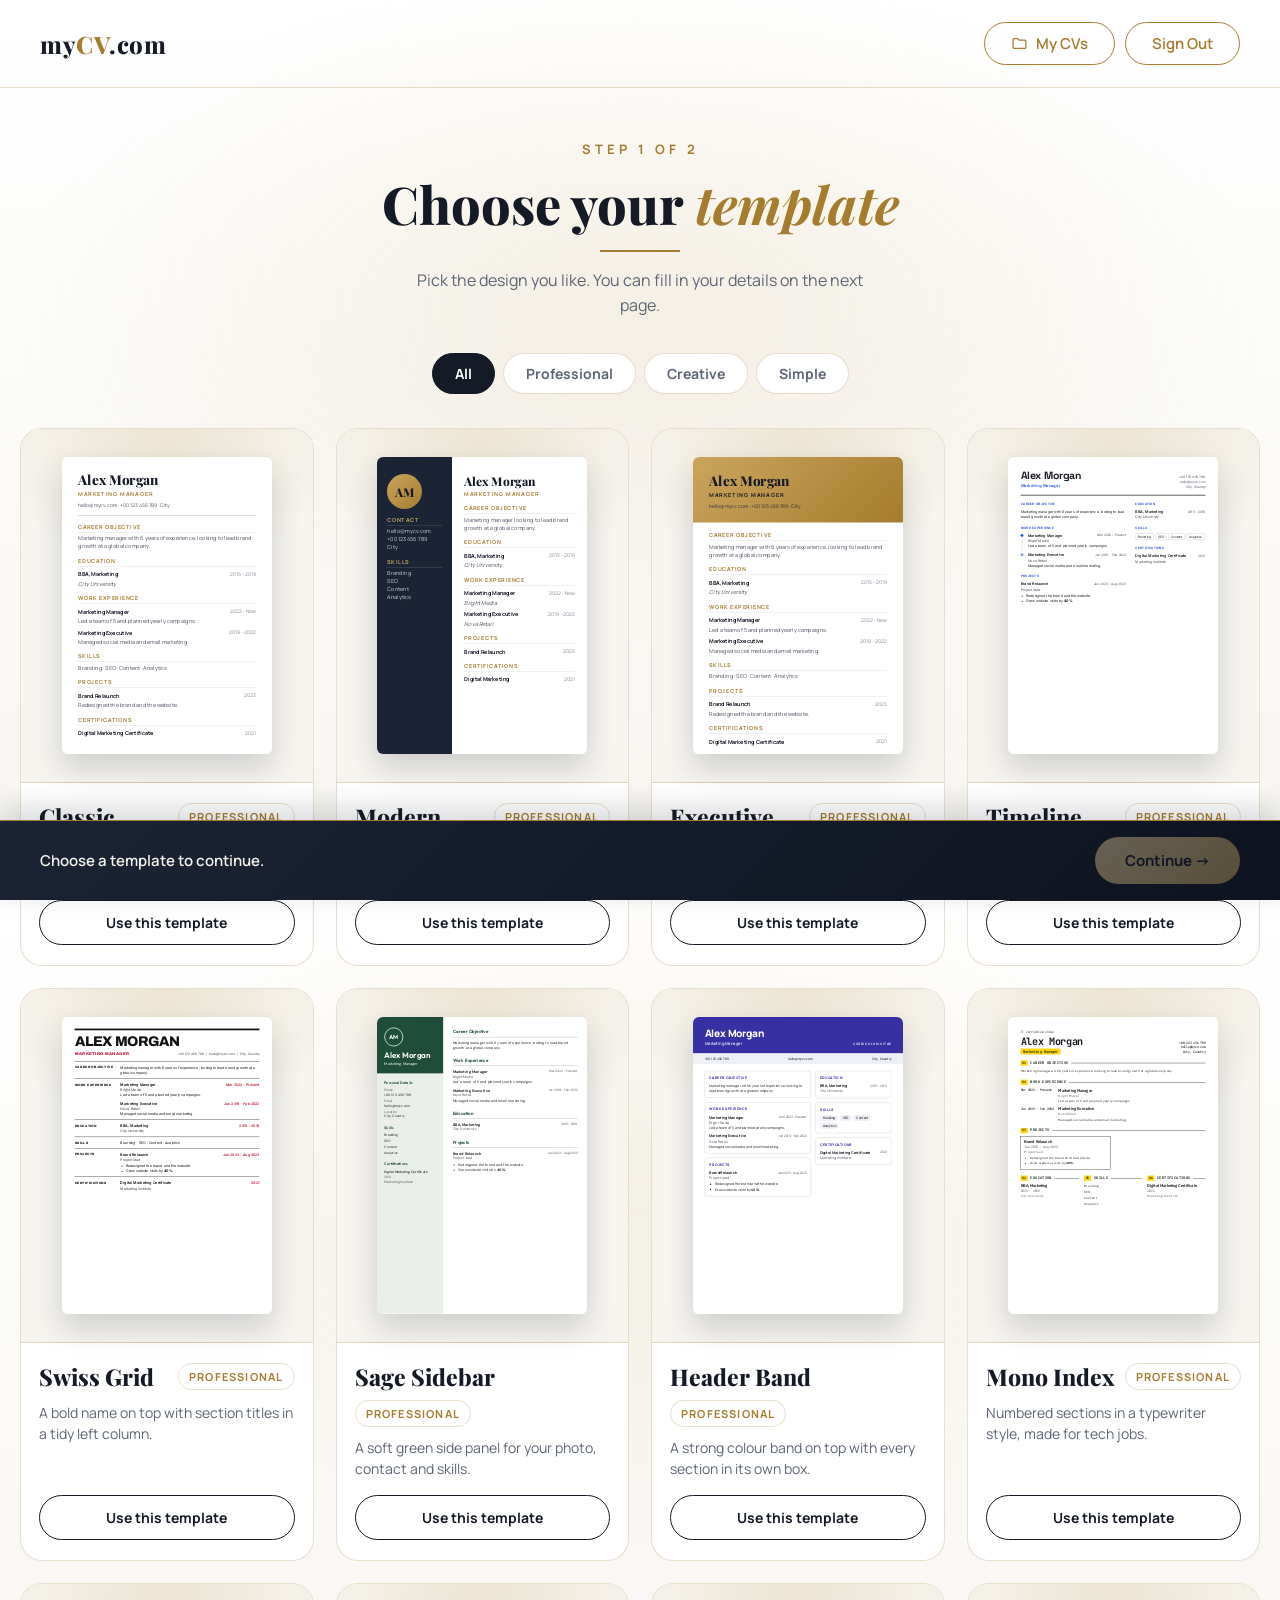
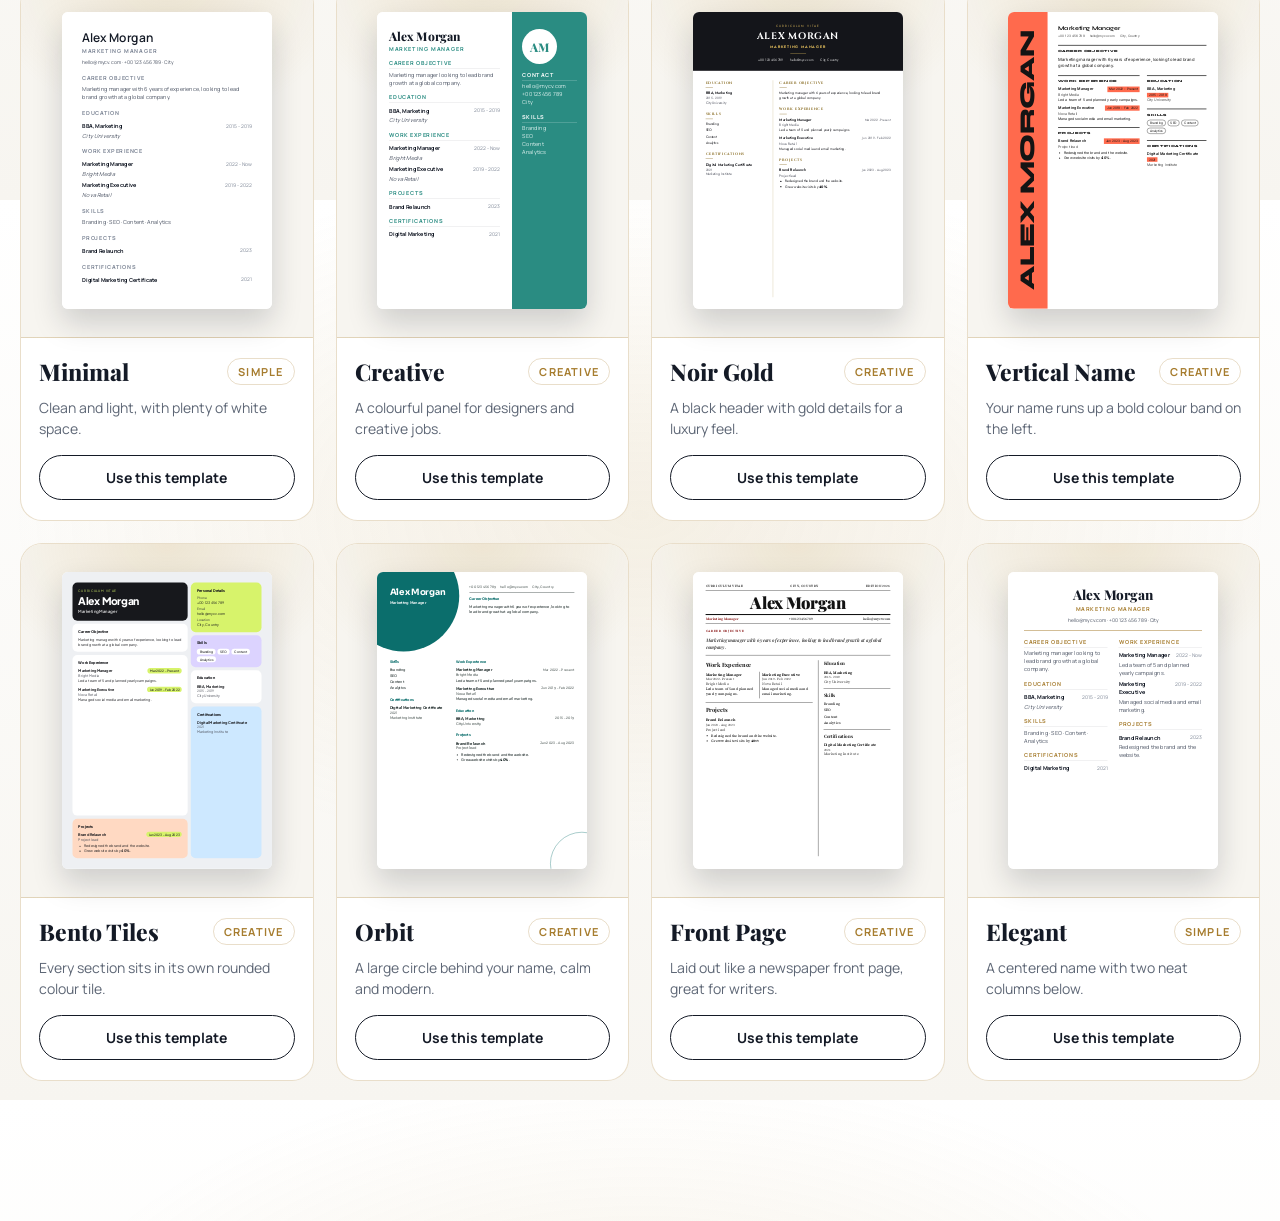
==== templates.html @ 6fe15d15 "Rename tamplates.html to templates.html" ====
<!DOCTYPE html>
<html lang="en">
<head>
  <meta charset="UTF-8">
  <meta name="viewport" content="width=device-width, initial-scale=1.0">
  <title>myCV.com | Choose your template</title>

  <!-- Fonts -->
  <link rel="preconnect" href="https://fonts.googleapis.com">
  <link rel="preconnect" href="https://fonts.gstatic.com" crossorigin>
  <link href="https://fonts.googleapis.com/css2?family=Playfair+Display:ital,wght@0,700;0,800;0,900;1,500;1,700&family=Manrope:wght@400;500;600;700;800&family=Inter:wght@400;500;600&family=Space+Grotesk:wght@500;700&family=Archivo:wght@500;800&family=DM+Sans:wght@400;500;700&family=Outfit:wght@500;600&family=IBM+Plex+Sans:wght@400;500;600&family=JetBrains+Mono:wght@500;700&family=Cinzel:wght@500;700&family=Jost:wght@400;500;600&family=Syne:wght@700;800&family=Plus+Jakarta+Sans:wght@400;500;700;800&family=Sora:wght@400;600;700&family=Source+Serif+4:wght@400;600&display=swap" rel="stylesheet">

  <!-- Design -->
  <link rel="stylesheet" href="style.css">

  <!-- Behaviour -->
  <script src="script.js"></script>
</head>
<body>

  <!-- Top bar -->
  <header class="navbar">
    <a href="index.html" class="logo">my<span>CV</span>.com</a>
    <div class="nav-actions">
      <a href="mycvs.html" class="login-btn folder-btn">
        <svg viewBox="0 0 24 24" aria-hidden="true"><path d="M3 6.5A1.5 1.5 0 0 1 4.5 5h4.6l2 2.2h8.4A1.5 1.5 0 0 1 21 8.7v8.8a1.5 1.5 0 0 1-1.5 1.5h-15A1.5 1.5 0 0 1 3 17.5z"/></svg>
        My CVs
      </a>
      <a href="index.html" class="login-btn" data-signout>Sign Out</a>
    </div>
  </header>

  <main class="templates">

    <!-- Heading -->
    <div class="tpl-intro">
      <div class="tagline">Step 1 of 2</div>
      <h1>Choose your <em>template</em></h1>
      <div class="divider"></div>
      <p>Pick the design you like. You can fill in your details on the next page.</p>
    </div>

    <!-- Filter buttons -->
    <div class="tpl-filters">
      <button type="button" class="tpl-filter active" data-filter="all">All</button>
      <button type="button" class="tpl-filter" data-filter="professional">Professional</button>
      <button type="button" class="tpl-filter" data-filter="creative">Creative</button>
      <button type="button" class="tpl-filter" data-filter="simple">Simple</button>
    </div>

    <!-- Template cards -->
    <div class="tpl-grid">

      <!-- 1. Classic -->
      <article class="tpl-card" data-template="Classic" data-category="professional">
        <div class="tpl-thumb-wrap">
          <!-- A sample CV, drawn at full size and shrunk to fit -->
          <div class="thumb-box" aria-hidden="true">
            <div class="thumb t-classic">
              <div class="c-name">Alex Morgan</div>
              <div class="c-role">Marketing Manager</div>
              <div class="c-contact">hello@mycv.com &middot; +00 123 456 789 &middot; City</div>
              <div class="c-rule"></div>
              <div class="c-h">Career Objective</div>
              <p>Marketing manager with 6 years of experience, looking to lead brand growth at a global company.</p>
              <div class="c-h">Education</div>
              <div class="c-item"><b>BBA, Marketing</b><span>2015 - 2019</span></div>
              <p class="c-place">City University</p>
              <div class="c-h">Work Experience</div>
              <div class="c-item"><b>Marketing Manager</b><span>2022 - Now</span></div>
              <p>Led a team of 5 and planned yearly campaigns.</p>
              <div class="c-item"><b>Marketing Executive</b><span>2019 - 2022</span></div>
              <p>Managed social media and email marketing.</p>
              <div class="c-h">Skills</div>
              <p>Branding &middot; SEO &middot; Content &middot; Analytics</p>
              <div class="c-h">Projects</div>
              <div class="c-item"><b>Brand Relaunch</b><span>2023</span></div>
              <p>Redesigned the brand and the website.</p>
              <div class="c-h">Certifications</div>
              <div class="c-item"><b>Digital Marketing Certificate</b><span>2021</span></div>
            </div>
          </div>
        </div>
        <div class="tpl-info">
          <div class="tpl-top">
            <h2>Classic</h2>
            <span class="tpl-tag">Professional</span>
          </div>
          <p>A timeless one-column CV that suits any job.</p>
          <button type="button" class="tpl-select">Use this template</button>
        </div>
      </article>

      <!-- 2. Modern -->
      <article class="tpl-card" data-template="Modern" data-category="professional">
        <div class="tpl-thumb-wrap">
          <!-- A sample CV, drawn at full size and shrunk to fit -->
          <div class="thumb-box" aria-hidden="true">
            <div class="thumb t-modern">
              <div class="c-side">
              <div class="c-photo">AM</div>
              <div class="c-h">Contact</div>
              <p>hello@mycv.com<br>+00 123 456 789<br>City</p>
              <div class="c-h">Skills</div>
              <p>Branding<br>SEO<br>Content<br>Analytics</p>
              </div>
              <div class="c-main">
              <div class="c-name">Alex Morgan</div>
              <div class="c-role">Marketing Manager</div>
              <div class="c-h">Career Objective</div>
              <p>Marketing manager looking to lead brand growth at a global company.</p>
              <div class="c-h">Education</div>
              <div class="c-item"><b>BBA, Marketing</b><span>2015 - 2019</span></div>
              <p class="c-place">City University</p>
              <div class="c-h">Work Experience</div>
              <div class="c-item"><b>Marketing Manager</b><span>2022 - Now</span></div>
              <p class="c-place">Bright Media</p>
              <div class="c-item"><b>Marketing Executive</b><span>2019 - 2022</span></div>
              <p class="c-place">Nova Retail</p>
              <div class="c-h">Projects</div>
              <div class="c-item"><b>Brand Relaunch</b><span>2023</span></div>
              <div class="c-h">Certifications</div>
              <div class="c-item"><b>Digital Marketing</b><span>2021</span></div>
              </div>
            </div>
          </div>
        </div>
        <div class="tpl-info">
          <div class="tpl-top">
            <h2>Modern</h2>
            <span class="tpl-tag">Professional</span>
          </div>
          <p>A dark side panel for your photo, contact and skills.</p>
          <button type="button" class="tpl-select">Use this template</button>
        </div>
      </article>

      <!-- 3. Executive -->
      <article class="tpl-card" data-template="Executive" data-category="professional">
        <div class="tpl-thumb-wrap">
          <!-- A sample CV, drawn at full size and shrunk to fit -->
          <div class="thumb-box" aria-hidden="true">
            <div class="thumb t-executive">
              <div class="c-band">
              <div class="c-name">Alex Morgan</div>
              <div class="c-role">Marketing Manager</div>
              <div class="c-contact">hello@mycv.com &middot; +00 123 456 789 &middot; City</div>
              </div>
              <div class="c-body">
              <div class="c-h">Career Objective</div>
              <p>Marketing manager with 6 years of experience, looking to lead brand growth at a global company.</p>
              <div class="c-h">Education</div>
              <div class="c-item"><b>BBA, Marketing</b><span>2015 - 2019</span></div>
              <p class="c-place">City University</p>
              <div class="c-h">Work Experience</div>
              <div class="c-item"><b>Marketing Manager</b><span>2022 - Now</span></div>
              <p>Led a team of 5 and planned yearly campaigns.</p>
              <div class="c-item"><b>Marketing Executive</b><span>2019 - 2022</span></div>
              <p>Managed social media and email marketing.</p>
              <div class="c-h">Skills</div>
              <p>Branding &middot; SEO &middot; Content &middot; Analytics</p>
              <div class="c-h">Projects</div>
              <div class="c-item"><b>Brand Relaunch</b><span>2023</span></div>
              <p>Redesigned the brand and the website.</p>
              <div class="c-h">Certifications</div>
              <div class="c-item"><b>Digital Marketing Certificate</b><span>2021</span></div>
              </div>
            </div>
          </div>
        </div>
        <div class="tpl-info">
          <div class="tpl-top">
            <h2>Executive</h2>
            <span class="tpl-tag">Professional</span>
          </div>
          <p>A bold gold header for senior and management roles.</p>
          <button type="button" class="tpl-select">Use this template</button>
        </div>
      </article>

      <!-- 7. Timeline -->
      <article class="tpl-card" data-template="Timeline" data-category="professional">
        <div class="tpl-thumb-wrap">
          <!-- A sample CV, drawn at full size and shrunk to fit -->
          <div class="thumb-box" aria-hidden="true">
            <div class="thumb t-timeline x-tpl"><div class="x-head"><div class="x-head-main"><div class="c-name">Alex Morgan</div><div class="c-role">Marketing Manager</div></div><div class="x-contact"><div>+00 123 456 789</div><div>hello@mycv.com</div><div>City, Country</div></div></div><div class="x-cols"><div class="x-col x-col-wide"><section class="c-sec c-sec-objective"><div class="c-h">Career Objective</div><div class="c-sec-body"><p>Marketing manager with 6 years of experience, looking to lead brand growth at a global company.</p></div></section><section class="c-sec c-sec-exp"><div class="c-h">Work Experience</div><div class="c-sec-body"><div class="c-entry"><div class="c-item"><b>Marketing Manager</b><span>Mar 2022 - Present</span></div><p class="c-place">Bright Media</p><p>Led a team of 5 and planned yearly campaigns.</p></div><div class="c-entry"><div class="c-item"><b>Marketing Executive</b><span>Jun 2019 - Feb 2022</span></div><p class="c-place">Nova Retail</p><p>Managed social media and email marketing.</p></div></div></section><section class="c-sec c-sec-projects"><div class="c-h">Projects</div><div class="c-sec-body"><div class="c-entry"><div class="c-item"><b>Brand Relaunch</b><span>Jan 2023 - Aug 2023</span></div><p class="c-place">Project lead</p><div class="c-rich"><ul><li>Redesigned the brand and the website.</li><li>Grew website visits by <b>40%</b>.</li></ul></div></div></div></section></div><div class="x-col"><section class="c-sec c-sec-education"><div class="c-h">Education</div><div class="c-sec-body"><div class="c-entry"><div class="c-item"><b>BBA, Marketing</b><span>2015 - 2019</span></div><p class="c-place">City University</p></div></div></section><section class="c-sec c-sec-skills"><div class="c-h">Skills</div><div class="c-sec-body"><div class="c-chips"><span>Branding</span><span>SEO</span><span>Content</span><span>Analytics</span></div></div></section><section class="c-sec c-sec-certs"><div class="c-h">Certifications</div><div class="c-sec-body"><div class="c-entry"><div class="c-item"><b>Digital Marketing Certificate</b><span>2021</span></div><p class="c-place">Marketing Institute</p></div></div></section></div></div></div>
          </div>
        </div>
        <div class="tpl-info">
          <div class="tpl-top">
            <h2>Timeline</h2>
            <span class="tpl-tag">Professional</span>
          </div>
          <p>Two columns with a dotted timeline for your work experience.</p>
          <button type="button" class="tpl-select">Use this template</button>
        </div>
      </article>

      <!-- 8. Swiss Grid -->
      <article class="tpl-card" data-template="Swiss Grid" data-category="professional">
        <div class="tpl-thumb-wrap">
          <!-- A sample CV, drawn at full size and shrunk to fit -->
          <div class="thumb-box" aria-hidden="true">
            <div class="thumb t-swiss-grid x-tpl"><div class="x-head"><div class="x-head-main"><div class="c-name">Alex Morgan</div><div class="x-sub"><div class="c-role">Marketing Manager</div><div class="x-contact">+00 123 456 789 &nbsp;/&nbsp; hello@mycv.com &nbsp;/&nbsp; City, Country</div></div></div></div><section class="c-sec c-sec-objective"><div class="c-h">Career Objective</div><div class="c-sec-body"><p>Marketing manager with 6 years of experience, looking to lead brand growth at a global company.</p></div></section><section class="c-sec c-sec-exp"><div class="c-h">Work Experience</div><div class="c-sec-body"><div class="c-entry"><div class="c-item"><b>Marketing Manager</b><span>Mar 2022 - Present</span></div><p class="c-place">Bright Media</p><p>Led a team of 5 and planned yearly campaigns.</p></div><div class="c-entry"><div class="c-item"><b>Marketing Executive</b><span>Jun 2019 - Feb 2022</span></div><p class="c-place">Nova Retail</p><p>Managed social media and email marketing.</p></div></div></section><section class="c-sec c-sec-education"><div class="c-h">Education</div><div class="c-sec-body"><div class="c-entry"><div class="c-item"><b>BBA, Marketing</b><span>2015 - 2019</span></div><p class="c-place">City University</p></div></div></section><section class="c-sec c-sec-skills"><div class="c-h">Skills</div><div class="c-sec-body"><p>Branding · SEO · Content · Analytics</p></div></section><section class="c-sec c-sec-projects"><div class="c-h">Projects</div><div class="c-sec-body"><div class="c-entry"><div class="c-item"><b>Brand Relaunch</b><span>Jan 2023 - Aug 2023</span></div><p class="c-place">Project lead</p><div class="c-rich"><ul><li>Redesigned the brand and the website.</li><li>Grew website visits by <b>40%</b>.</li></ul></div></div></div></section><section class="c-sec c-sec-certs"><div class="c-h">Certifications</div><div class="c-sec-body"><div class="c-entry"><div class="c-item"><b>Digital Marketing Certificate</b><span>2021</span></div><p class="c-place">Marketing Institute</p></div></div></section></div>
          </div>
        </div>
        <div class="tpl-info">
          <div class="tpl-top">
            <h2>Swiss Grid</h2>
            <span class="tpl-tag">Professional</span>
          </div>
          <p>A bold name on top with section titles in a tidy left column.</p>
          <button type="button" class="tpl-select">Use this template</button>
        </div>
      </article>

      <!-- 9. Sage Sidebar -->
      <article class="tpl-card" data-template="Sage Sidebar" data-category="professional">
        <div class="tpl-thumb-wrap">
          <!-- A sample CV, drawn at full size and shrunk to fit -->
          <div class="thumb-box" aria-hidden="true">
            <div class="thumb t-sage-sidebar x-tpl"><div class="x-side"><div class="x-side-top"><div class="c-photo">AM</div><div class="c-name">Alex Morgan</div><div class="c-role">Marketing Manager</div></div><div class="x-side-body"><section class="c-sec c-sec-contact"><div class="c-h">Personal Details</div><div class="c-sec-body"><div class="x-kvs"><div><div class="x-label">Phone</div><div>+00 123 456 789</div></div><div><div class="x-label">Email</div><div>hello@mycv.com</div></div><div><div class="x-label">Location</div><div>City, Country</div></div></div></div></section><section class="c-sec c-sec-skills"><div class="c-h">Skills</div><div class="c-sec-body"><div class="c-skill-list"><div>Branding</div><div>SEO</div><div>Content</div><div>Analytics</div></div></div></section><section class="c-sec c-sec-certs"><div class="c-h">Certifications</div><div class="c-sec-body"><div class="c-entry"><div class="c-item"><b>Digital Marketing Certificate</b><span>2021</span></div><p class="c-place">Marketing Institute</p></div></div></section></div></div><div class="x-main"><section class="c-sec c-sec-objective"><div class="c-h">Career Objective</div><div class="c-sec-body"><p>Marketing manager with 6 years of experience, looking to lead brand growth at a global company.</p></div></section><section class="c-sec c-sec-exp"><div class="c-h">Work Experience</div><div class="c-sec-body"><div class="c-entry"><div class="c-item"><b>Marketing Manager</b><span>Mar 2022 - Present</span></div><p class="c-place">Bright Media</p><p>Led a team of 5 and planned yearly campaigns.</p></div><div class="c-entry"><div class="c-item"><b>Marketing Executive</b><span>Jun 2019 - Feb 2022</span></div><p class="c-place">Nova Retail</p><p>Managed social media and email marketing.</p></div></div></section><section class="c-sec c-sec-education"><div class="c-h">Education</div><div class="c-sec-body"><div class="c-entry"><div class="c-item"><b>BBA, Marketing</b><span>2015 - 2019</span></div><p class="c-place">City University</p></div></div></section><section class="c-sec c-sec-projects"><div class="c-h">Projects</div><div class="c-sec-body"><div class="c-entry"><div class="c-item"><b>Brand Relaunch</b><span>Jan 2023 - Aug 2023</span></div><p class="c-place">Project lead</p><div class="c-rich"><ul><li>Redesigned the brand and the website.</li><li>Grew website visits by <b>40%</b>.</li></ul></div></div></div></section></div></div>
          </div>
        </div>
        <div class="tpl-info">
          <div class="tpl-top">
            <h2>Sage Sidebar</h2>
            <span class="tpl-tag">Professional</span>
          </div>
          <p>A soft green side panel for your photo, contact and skills.</p>
          <button type="button" class="tpl-select">Use this template</button>
        </div>
      </article>

      <!-- 10. Header Band -->
      <article class="tpl-card" data-template="Header Band" data-category="professional">
        <div class="tpl-thumb-wrap">
          <!-- A sample CV, drawn at full size and shrunk to fit -->
          <div class="thumb-box" aria-hidden="true">
            <div class="thumb t-header-band x-tpl"><div class="x-band"><div class="x-head-main"><div class="c-name">Alex Morgan</div><div class="c-role">Marketing Manager</div></div><div class="x-tag">Curriculum Vitae</div></div><div class="x-strip"><div>+00 123 456 789</div><div>hello@mycv.com</div><div>City, Country</div></div><div class="x-cols"><div class="x-col x-col-wide"><section class="c-sec c-sec-objective"><div class="c-h">Career Objective</div><div class="c-sec-body"><p>Marketing manager with 6 years of experience, looking to lead brand growth at a global company.</p></div></section><section class="c-sec c-sec-exp"><div class="c-h">Work Experience</div><div class="c-sec-body"><div class="c-entry"><div class="c-item"><b>Marketing Manager</b><span>Mar 2022 - Present</span></div><p class="c-place">Bright Media</p><p>Led a team of 5 and planned yearly campaigns.</p></div><div class="c-entry"><div class="c-item"><b>Marketing Executive</b><span>Jun 2019 - Feb 2022</span></div><p class="c-place">Nova Retail</p><p>Managed social media and email marketing.</p></div></div></section><section class="c-sec c-sec-projects"><div class="c-h">Projects</div><div class="c-sec-body"><div class="c-entry"><div class="c-item"><b>Brand Relaunch</b><span>Jan 2023 - Aug 2023</span></div><p class="c-place">Project lead</p><div class="c-rich"><ul><li>Redesigned the brand and the website.</li><li>Grew website visits by <b>40%</b>.</li></ul></div></div></div></section></div><div class="x-col"><section class="c-sec c-sec-education"><div class="c-h">Education</div><div class="c-sec-body"><div class="c-entry"><div class="c-item"><b>BBA, Marketing</b><span>2015 - 2019</span></div><p class="c-place">City University</p></div></div></section><section class="c-sec c-sec-skills"><div class="c-h">Skills</div><div class="c-sec-body"><div class="c-chips"><span>Branding</span><span>SEO</span><span>Content</span><span>Analytics</span></div></div></section><section class="c-sec c-sec-certs"><div class="c-h">Certifications</div><div class="c-sec-body"><div class="c-entry"><div class="c-item"><b>Digital Marketing Certificate</b><span>2021</span></div><p class="c-place">Marketing Institute</p></div></div></section></div></div></div>
          </div>
        </div>
        <div class="tpl-info">
          <div class="tpl-top">
            <h2>Header Band</h2>
            <span class="tpl-tag">Professional</span>
          </div>
          <p>A strong colour band on top with every section in its own box.</p>
          <button type="button" class="tpl-select">Use this template</button>
        </div>
      </article>

      <!-- 11. Mono Index -->
      <article class="tpl-card" data-template="Mono Index" data-category="professional">
        <div class="tpl-thumb-wrap">
          <!-- A sample CV, drawn at full size and shrunk to fit -->
          <div class="thumb-box" aria-hidden="true">
            <div class="thumb t-mono-index x-tpl"><div class="x-head"><div class="x-head-main"><div class="x-kicker">// curriculum vitae</div><div class="c-name">Alex Morgan</div><div class="c-role">Marketing Manager</div></div><div class="x-contact"><div>+00 123 456 789</div><div>hello@mycv.com</div><div>City, Country</div></div></div><section class="c-sec c-sec-objective"><div class="c-h">Career Objective</div><div class="c-sec-body"><p>Marketing manager with 6 years of experience, looking to lead brand growth at a global company.</p></div></section><section class="c-sec c-sec-exp"><div class="c-h">Work Experience</div><div class="c-sec-body"><div class="c-entry"><div class="c-item"><b>Marketing Manager</b><span>Mar 2022 - Present</span></div><p class="c-place">Bright Media</p><p>Led a team of 5 and planned yearly campaigns.</p></div><div class="c-entry"><div class="c-item"><b>Marketing Executive</b><span>Jun 2019 - Feb 2022</span></div><p class="c-place">Nova Retail</p><p>Managed social media and email marketing.</p></div></div></section><section class="c-sec c-sec-projects"><div class="c-h">Projects</div><div class="c-sec-body"><div class="c-entry"><div class="c-item"><b>Brand Relaunch</b><span>Jan 2023 - Aug 2023</span></div><p class="c-place">Project lead</p><div class="c-rich"><ul><li>Redesigned the brand and the website.</li><li>Grew website visits by <b>40%</b>.</li></ul></div></div></div></section><div class="x-three"><section class="c-sec c-sec-education"><div class="c-h">Education</div><div class="c-sec-body"><div class="c-entry"><div class="c-item"><b>BBA, Marketing</b><span>2015 - 2019</span></div><p class="c-place">City University</p></div></div></section><section class="c-sec c-sec-skills"><div class="c-h">Skills</div><div class="c-sec-body"><div class="c-skill-list"><div>Branding</div><div>SEO</div><div>Content</div><div>Analytics</div></div></div></section><section class="c-sec c-sec-certs"><div class="c-h">Certifications</div><div class="c-sec-body"><div class="c-entry"><div class="c-item"><b>Digital Marketing Certificate</b><span>2021</span></div><p class="c-place">Marketing Institute</p></div></div></section></div></div>
          </div>
        </div>
        <div class="tpl-info">
          <div class="tpl-top">
            <h2>Mono Index</h2>
            <span class="tpl-tag">Professional</span>
          </div>
          <p>Numbered sections in a typewriter style, made for tech jobs.</p>
          <button type="button" class="tpl-select">Use this template</button>
        </div>
      </article>

      <!-- 4. Minimal -->
      <article class="tpl-card" data-template="Minimal" data-category="simple">
        <div class="tpl-thumb-wrap">
          <!-- A sample CV, drawn at full size and shrunk to fit -->
          <div class="thumb-box" aria-hidden="true">
            <div class="thumb t-minimal">
              <div class="c-name">Alex Morgan</div>
              <div class="c-role">Marketing Manager</div>
              <div class="c-contact">hello@mycv.com &middot; +00 123 456 789 &middot; City</div>
              <div class="c-h">Career Objective</div>
              <p>Marketing manager with 6 years of experience, looking to lead brand growth at a global company.</p>
              <div class="c-h">Education</div>
              <div class="c-item"><b>BBA, Marketing</b><span>2015 - 2019</span></div>
              <p class="c-place">City University</p>
              <div class="c-h">Work Experience</div>
              <div class="c-item"><b>Marketing Manager</b><span>2022 - Now</span></div>
              <p class="c-place">Bright Media</p>
              <div class="c-item"><b>Marketing Executive</b><span>2019 - 2022</span></div>
              <p class="c-place">Nova Retail</p>
              <div class="c-h">Skills</div>
              <p>Branding &middot; SEO &middot; Content &middot; Analytics</p>
              <div class="c-h">Projects</div>
              <div class="c-item"><b>Brand Relaunch</b><span>2023</span></div>
              <div class="c-h">Certifications</div>
              <div class="c-item"><b>Digital Marketing Certificate</b><span>2021</span></div>
            </div>
          </div>
        </div>
        <div class="tpl-info">
          <div class="tpl-top">
            <h2>Minimal</h2>
            <span class="tpl-tag">Simple</span>
          </div>
          <p>Clean and light, with plenty of white space.</p>
          <button type="button" class="tpl-select">Use this template</button>
        </div>
      </article>

      <!-- 5. Creative -->
      <article class="tpl-card" data-template="Creative" data-category="creative">
        <div class="tpl-thumb-wrap">
          <!-- A sample CV, drawn at full size and shrunk to fit -->
          <div class="thumb-box" aria-hidden="true">
            <div class="thumb t-creative">
              <div class="c-main">
              <div class="c-name">Alex Morgan</div>
              <div class="c-role">Marketing Manager</div>
              <div class="c-h">Career Objective</div>
              <p>Marketing manager looking to lead brand growth at a global company.</p>
              <div class="c-h">Education</div>
              <div class="c-item"><b>BBA, Marketing</b><span>2015 - 2019</span></div>
              <p class="c-place">City University</p>
              <div class="c-h">Work Experience</div>
              <div class="c-item"><b>Marketing Manager</b><span>2022 - Now</span></div>
              <p class="c-place">Bright Media</p>
              <div class="c-item"><b>Marketing Executive</b><span>2019 - 2022</span></div>
              <p class="c-place">Nova Retail</p>
              <div class="c-h">Projects</div>
              <div class="c-item"><b>Brand Relaunch</b><span>2023</span></div>
              <div class="c-h">Certifications</div>
              <div class="c-item"><b>Digital Marketing</b><span>2021</span></div>
              </div>
              <div class="c-side">
              <div class="c-photo">AM</div>
              <div class="c-h">Contact</div>
              <p>hello@mycv.com<br>+00 123 456 789<br>City</p>
              <div class="c-h">Skills</div>
              <p>Branding<br>SEO<br>Content<br>Analytics</p>
              </div>
            </div>
          </div>
        </div>
        <div class="tpl-info">
          <div class="tpl-top">
            <h2>Creative</h2>
            <span class="tpl-tag">Creative</span>
          </div>
          <p>A colourful panel for designers and creative jobs.</p>
          <button type="button" class="tpl-select">Use this template</button>
        </div>
      </article>

      <!-- 12. Noir Gold -->
      <article class="tpl-card" data-template="Noir Gold" data-category="creative">
        <div class="tpl-thumb-wrap">
          <!-- A sample CV, drawn at full size and shrunk to fit -->
          <div class="thumb-box" aria-hidden="true">
            <div class="thumb t-noir-gold x-tpl"><div class="x-hero"><div class="x-kicker">Curriculum Vitae</div><div class="c-name">Alex Morgan</div><div class="c-role">Marketing Manager</div><div class="x-rule"></div><div class="x-contact"><div>+00 123 456 789</div><div>hello@mycv.com</div><div>City, Country</div></div></div><div class="x-cols"><div class="x-col"><section class="c-sec c-sec-education"><div class="c-h">Education</div><div class="c-sec-body"><div class="c-entry"><div class="c-item"><b>BBA, Marketing</b><span>2015 - 2019</span></div><p class="c-place">City University</p></div></div></section><section class="c-sec c-sec-skills"><div class="c-h">Skills</div><div class="c-sec-body"><div class="c-skill-list"><div>Branding</div><div>SEO</div><div>Content</div><div>Analytics</div></div></div></section><section class="c-sec c-sec-certs"><div class="c-h">Certifications</div><div class="c-sec-body"><div class="c-entry"><div class="c-item"><b>Digital Marketing Certificate</b><span>2021</span></div><p class="c-place">Marketing Institute</p></div></div></section></div><div class="x-divider"></div><div class="x-col x-col-wide"><section class="c-sec c-sec-objective"><div class="c-h">Career Objective</div><div class="c-sec-body"><p>Marketing manager with 6 years of experience, looking to lead brand growth at a global company.</p></div></section><section class="c-sec c-sec-exp"><div class="c-h">Work Experience</div><div class="c-sec-body"><div class="c-entry"><div class="c-item"><b>Marketing Manager</b><span>Mar 2022 - Present</span></div><p class="c-place">Bright Media</p><p>Led a team of 5 and planned yearly campaigns.</p></div><div class="c-entry"><div class="c-item"><b>Marketing Executive</b><span>Jun 2019 - Feb 2022</span></div><p class="c-place">Nova Retail</p><p>Managed social media and email marketing.</p></div></div></section><section class="c-sec c-sec-projects"><div class="c-h">Projects</div><div class="c-sec-body"><div class="c-entry"><div class="c-item"><b>Brand Relaunch</b><span>Jan 2023 - Aug 2023</span></div><p class="c-place">Project lead</p><div class="c-rich"><ul><li>Redesigned the brand and the website.</li><li>Grew website visits by <b>40%</b>.</li></ul></div></div></div></section></div></div></div>
          </div>
        </div>
        <div class="tpl-info">
          <div class="tpl-top">
            <h2>Noir Gold</h2>
            <span class="tpl-tag">Creative</span>
          </div>
          <p>A black header with gold details for a luxury feel.</p>
          <button type="button" class="tpl-select">Use this template</button>
        </div>
      </article>

      <!-- 13. Vertical Name -->
      <article class="tpl-card" data-template="Vertical Name" data-category="creative">
        <div class="tpl-thumb-wrap">
          <!-- A sample CV, drawn at full size and shrunk to fit -->
          <div class="thumb-box" aria-hidden="true">
            <div class="thumb t-vertical-name x-tpl"><div class="x-band"><div class="c-name">Alex Morgan</div></div><div class="x-main"><div class="x-head"><div class="x-head-main"><div class="c-role">Marketing Manager</div><div class="x-contact"><div>+00 123 456 789</div><div>hello@mycv.com</div><div>City, Country</div></div></div></div><section class="c-sec c-sec-objective"><div class="c-h">Career Objective</div><div class="c-sec-body"><p>Marketing manager with 6 years of experience, looking to lead brand growth at a global company.</p></div></section><div class="x-cols"><div class="x-col x-col-wide"><section class="c-sec c-sec-exp"><div class="c-h">Work Experience</div><div class="c-sec-body"><div class="c-entry"><div class="c-item"><b>Marketing Manager</b><span>Mar 2022 - Present</span></div><p class="c-place">Bright Media</p><p>Led a team of 5 and planned yearly campaigns.</p></div><div class="c-entry"><div class="c-item"><b>Marketing Executive</b><span>Jun 2019 - Feb 2022</span></div><p class="c-place">Nova Retail</p><p>Managed social media and email marketing.</p></div></div></section><section class="c-sec c-sec-projects"><div class="c-h">Projects</div><div class="c-sec-body"><div class="c-entry"><div class="c-item"><b>Brand Relaunch</b><span>Jan 2023 - Aug 2023</span></div><p class="c-place">Project lead</p><div class="c-rich"><ul><li>Redesigned the brand and the website.</li><li>Grew website visits by <b>40%</b>.</li></ul></div></div></div></section></div><div class="x-col"><section class="c-sec c-sec-education"><div class="c-h">Education</div><div class="c-sec-body"><div class="c-entry"><div class="c-item"><b>BBA, Marketing</b><span>2015 - 2019</span></div><p class="c-place">City University</p></div></div></section><section class="c-sec c-sec-skills"><div class="c-h">Skills</div><div class="c-sec-body"><div class="c-chips"><span>Branding</span><span>SEO</span><span>Content</span><span>Analytics</span></div></div></section><section class="c-sec c-sec-certs"><div class="c-h">Certifications</div><div class="c-sec-body"><div class="c-entry"><div class="c-item"><b>Digital Marketing Certificate</b><span>2021</span></div><p class="c-place">Marketing Institute</p></div></div></section></div></div></div></div>
          </div>
        </div>
        <div class="tpl-info">
          <div class="tpl-top">
            <h2>Vertical Name</h2>
            <span class="tpl-tag">Creative</span>
          </div>
          <p>Your name runs up a bold colour band on the left.</p>
          <button type="button" class="tpl-select">Use this template</button>
        </div>
      </article>

      <!-- 14. Bento Tiles -->
      <article class="tpl-card" data-template="Bento Tiles" data-category="creative">
        <div class="tpl-thumb-wrap">
          <!-- A sample CV, drawn at full size and shrunk to fit -->
          <div class="thumb-box" aria-hidden="true">
            <div class="thumb t-bento-tiles x-tpl"><div class="x-col x-col-wide"><div class="x-hero"><div class="x-head-main"><div class="x-kicker">Curriculum Vitae</div><div class="c-name">Alex Morgan</div><div class="c-role">Marketing Manager</div></div></div><section class="c-sec c-sec-objective"><div class="c-h">Career Objective</div><div class="c-sec-body"><p>Marketing manager with 6 years of experience, looking to lead brand growth at a global company.</p></div></section><section class="c-sec c-sec-exp"><div class="c-h">Work Experience</div><div class="c-sec-body"><div class="c-entry"><div class="c-item"><b>Marketing Manager</b><span>Mar 2022 - Present</span></div><p class="c-place">Bright Media</p><p>Led a team of 5 and planned yearly campaigns.</p></div><div class="c-entry"><div class="c-item"><b>Marketing Executive</b><span>Jun 2019 - Feb 2022</span></div><p class="c-place">Nova Retail</p><p>Managed social media and email marketing.</p></div></div></section><section class="c-sec c-sec-projects"><div class="c-h">Projects</div><div class="c-sec-body"><div class="c-entry"><div class="c-item"><b>Brand Relaunch</b><span>Jan 2023 - Aug 2023</span></div><p class="c-place">Project lead</p><div class="c-rich"><ul><li>Redesigned the brand and the website.</li><li>Grew website visits by <b>40%</b>.</li></ul></div></div></div></section></div><div class="x-col"><section class="c-sec c-sec-contact"><div class="c-h">Personal Details</div><div class="c-sec-body"><div class="x-kvs"><div><div class="x-label">Phone</div><div>+00 123 456 789</div></div><div><div class="x-label">Email</div><div>hello@mycv.com</div></div><div><div class="x-label">Location</div><div>City, Country</div></div></div></div></section><section class="c-sec c-sec-skills"><div class="c-h">Skills</div><div class="c-sec-body"><div class="c-chips"><span>Branding</span><span>SEO</span><span>Content</span><span>Analytics</span></div></div></section><section class="c-sec c-sec-education"><div class="c-h">Education</div><div class="c-sec-body"><div class="c-entry"><div class="c-item"><b>BBA, Marketing</b><span>2015 - 2019</span></div><p class="c-place">City University</p></div></div></section><section class="c-sec c-sec-certs"><div class="c-h">Certifications</div><div class="c-sec-body"><div class="c-entry"><div class="c-item"><b>Digital Marketing Certificate</b><span>2021</span></div><p class="c-place">Marketing Institute</p></div></div></section></div></div>
          </div>
        </div>
        <div class="tpl-info">
          <div class="tpl-top">
            <h2>Bento Tiles</h2>
            <span class="tpl-tag">Creative</span>
          </div>
          <p>Every section sits in its own rounded colour tile.</p>
          <button type="button" class="tpl-select">Use this template</button>
        </div>
      </article>

      <!-- 15. Orbit -->
      <article class="tpl-card" data-template="Orbit" data-category="creative">
        <div class="tpl-thumb-wrap">
          <!-- A sample CV, drawn at full size and shrunk to fit -->
          <div class="thumb-box" aria-hidden="true">
            <div class="thumb t-orbit x-tpl"><div class="x-orb"></div><div class="x-ring"></div><div class="x-top"><div class="x-id"><div class="c-name">Alex Morgan</div><div class="c-role">Marketing Manager</div></div><div class="x-intro"><div class="x-contact"><div>+00 123 456 789</div><div>hello@mycv.com</div><div>City, Country</div></div><div class="x-rule"></div><section class="c-sec c-sec-objective"><div class="c-h">Career Objective</div><div class="c-sec-body"><p>Marketing manager with 6 years of experience, looking to lead brand growth at a global company.</p></div></section></div></div><div class="x-cols"><div class="x-col"><section class="c-sec c-sec-skills"><div class="c-h">Skills</div><div class="c-sec-body"><div class="c-skill-list"><div>Branding</div><div>SEO</div><div>Content</div><div>Analytics</div></div></div></section><section class="c-sec c-sec-certs"><div class="c-h">Certifications</div><div class="c-sec-body"><div class="c-entry"><div class="c-item"><b>Digital Marketing Certificate</b><span>2021</span></div><p class="c-place">Marketing Institute</p></div></div></section></div><div class="x-col x-col-wide"><section class="c-sec c-sec-exp"><div class="c-h">Work Experience</div><div class="c-sec-body"><div class="c-entry"><div class="c-item"><b>Marketing Manager</b><span>Mar 2022 - Present</span></div><p class="c-place">Bright Media</p><p>Led a team of 5 and planned yearly campaigns.</p></div><div class="c-entry"><div class="c-item"><b>Marketing Executive</b><span>Jun 2019 - Feb 2022</span></div><p class="c-place">Nova Retail</p><p>Managed social media and email marketing.</p></div></div></section><section class="c-sec c-sec-education"><div class="c-h">Education</div><div class="c-sec-body"><div class="c-entry"><div class="c-item"><b>BBA, Marketing</b><span>2015 - 2019</span></div><p class="c-place">City University</p></div></div></section><section class="c-sec c-sec-projects"><div class="c-h">Projects</div><div class="c-sec-body"><div class="c-entry"><div class="c-item"><b>Brand Relaunch</b><span>Jan 2023 - Aug 2023</span></div><p class="c-place">Project lead</p><div class="c-rich"><ul><li>Redesigned the brand and the website.</li><li>Grew website visits by <b>40%</b>.</li></ul></div></div></div></section></div></div></div>
          </div>
        </div>
        <div class="tpl-info">
          <div class="tpl-top">
            <h2>Orbit</h2>
            <span class="tpl-tag">Creative</span>
          </div>
          <p>A large circle behind your name, calm and modern.</p>
          <button type="button" class="tpl-select">Use this template</button>
        </div>
      </article>

      <!-- 16. Front Page -->
      <article class="tpl-card" data-template="Front Page" data-category="creative">
        <div class="tpl-thumb-wrap">
          <!-- A sample CV, drawn at full size and shrunk to fit -->
          <div class="thumb-box" aria-hidden="true">
            <div class="thumb t-front-page x-tpl"><div class="x-masthead"><div>Curriculum Vitae</div><div>City, Country</div><div>Edition 2026</div></div><div class="c-name">Alex Morgan</div><div class="x-bar"><div class="c-role">Marketing Manager</div><div>+00 123 456 789</div><div>hello@mycv.com</div></div><section class="c-sec c-sec-objective"><div class="c-h">Career Objective</div><div class="c-sec-body"><p>Marketing manager with 6 years of experience, looking to lead brand growth at a global company.</p></div></section><div class="x-cols"><div class="x-col x-col-wide"><section class="c-sec c-sec-exp"><div class="c-h">Work Experience</div><div class="c-sec-body"><div class="c-entry"><div class="c-item"><b>Marketing Manager</b><span>Mar 2022 - Present</span></div><p class="c-place">Bright Media</p><p>Led a team of 5 and planned yearly campaigns.</p></div><div class="c-entry"><div class="c-item"><b>Marketing Executive</b><span>Jun 2019 - Feb 2022</span></div><p class="c-place">Nova Retail</p><p>Managed social media and email marketing.</p></div></div></section><section class="c-sec c-sec-projects"><div class="c-h">Projects</div><div class="c-sec-body"><div class="c-entry"><div class="c-item"><b>Brand Relaunch</b><span>Jan 2023 - Aug 2023</span></div><p class="c-place">Project lead</p><div class="c-rich"><ul><li>Redesigned the brand and the website.</li><li>Grew website visits by <b>40%</b>.</li></ul></div></div></div></section></div><div class="x-divider"></div><div class="x-col"><section class="c-sec c-sec-education"><div class="c-h">Education</div><div class="c-sec-body"><div class="c-entry"><div class="c-item"><b>BBA, Marketing</b><span>2015 - 2019</span></div><p class="c-place">City University</p></div></div></section><section class="c-sec c-sec-skills"><div class="c-h">Skills</div><div class="c-sec-body"><div class="c-skill-list"><div>Branding</div><div>SEO</div><div>Content</div><div>Analytics</div></div></div></section><section class="c-sec c-sec-certs"><div class="c-h">Certifications</div><div class="c-sec-body"><div class="c-entry"><div class="c-item"><b>Digital Marketing Certificate</b><span>2021</span></div><p class="c-place">Marketing Institute</p></div></div></section></div></div></div>
          </div>
        </div>
        <div class="tpl-info">
          <div class="tpl-top">
            <h2>Front Page</h2>
            <span class="tpl-tag">Creative</span>
          </div>
          <p>Laid out like a newspaper front page, great for writers.</p>
          <button type="button" class="tpl-select">Use this template</button>
        </div>
      </article>

      <!-- 6. Elegant -->
      <article class="tpl-card" data-template="Elegant" data-category="simple">
        <div class="tpl-thumb-wrap">
          <!-- A sample CV, drawn at full size and shrunk to fit -->
          <div class="thumb-box" aria-hidden="true">
            <div class="thumb t-elegant">
              <div class="c-name">Alex Morgan</div>
              <div class="c-role">Marketing Manager</div>
              <div class="c-contact">hello@mycv.com &middot; +00 123 456 789 &middot; City</div>
              <div class="c-rule"></div>
              <div class="c-cols">
              <div class="c-col">
              <div class="c-h">Career Objective</div>
              <p>Marketing manager looking to lead brand growth at a global company.</p>
              <div class="c-h">Education</div>
              <div class="c-item"><b>BBA, Marketing</b><span>2015 - 2019</span></div>
              <p class="c-place">City University</p>
              <div class="c-h">Skills</div>
              <p>Branding &middot; SEO &middot; Content &middot; Analytics</p>
              <div class="c-h">Certifications</div>
              <div class="c-item"><b>Digital Marketing</b><span>2021</span></div>
              </div>
              <div class="c-col">
              <div class="c-h">Work Experience</div>
              <div class="c-item"><b>Marketing Manager</b><span>2022 - Now</span></div>
              <p>Led a team of 5 and planned yearly campaigns.</p>
              <div class="c-item"><b>Marketing Executive</b><span>2019 - 2022</span></div>
              <p>Managed social media and email marketing.</p>
              <div class="c-h">Projects</div>
              <div class="c-item"><b>Brand Relaunch</b><span>2023</span></div>
              <p>Redesigned the brand and the website.</p>
              </div>
              </div>
            </div>
          </div>
        </div>
        <div class="tpl-info">
          <div class="tpl-top">
            <h2>Elegant</h2>
            <span class="tpl-tag">Simple</span>
          </div>
          <p>A centered name with two neat columns below.</p>
          <button type="button" class="tpl-select">Use this template</button>
        </div>
      </article>

    </div>
  </main>

  <!-- Bar at the bottom: shows the chosen template and the Continue button -->
  <div class="tpl-bar">
    <p id="tpl-chosen">Choose a template to continue.</p>
    <a href="create.html" class="tpl-continue disabled" id="tpl-continue" aria-disabled="true">Continue <span class="arrow">&rarr;</span></a>
  </div>

</body>
</html>
---- style.css ----
/* ==========================================================
   myCV.com - style.css
   All the design (colors, fonts, layout) for the website.
   ========================================================== */

/* ---------- Colors and fonts (change these to restyle the whole site) ---------- */
:root {
  --bg: #ffffff;            /* clean white background */
  --bg-soft: #f7f5f0;       /* soft ivory at the bottom */
  --text: #141a26;          /* deep ink for headings and text */
  --text-muted: #5d6675;    /* grey for small text */
  --gold: #a67c2e;          /* premium accent */
  --gold-light: #c9a55c;
  --line: rgba(166, 124, 46, 0.25);

  --font-display: "Playfair Display", Georgia, serif;
  --font-body: "Manrope", "Segoe UI", Arial, sans-serif;
}

/* ---------- Reset: remove the browser's default spacing ---------- */
* {
  margin: 0;
  padding: 0;
  box-sizing: border-box;
}

html, body {
  height: 100%;
}

body {
  font-family: var(--font-body);
  color: var(--text);
  background:
    radial-gradient(900px 500px at 50% 35%, rgba(201, 165, 92, 0.14), transparent 70%),
    linear-gradient(180deg, var(--bg) 0%, var(--bg-soft) 100%);
  background-color: var(--bg);
  display: flex;
  flex-direction: column;
  min-height: 100%;
}

/* ---------- Top bar: logo on the left, Login on the right ---------- */
.navbar {
  display: flex;
  justify-content: space-between;
  align-items: center;
  padding: 22px 40px;
  border-bottom: 1px solid var(--line);
  transition: box-shadow 0.25s ease, background 0.25s ease;
}

/* script.js adds this class when the page is scrolled */
.navbar.scrolled {
  background: var(--bg);
  box-shadow: 0 6px 24px rgba(20, 26, 38, 0.08);
}

.logo {
  font-family: var(--font-display);
  font-size: 24px;
  font-weight: 800;
  color: var(--text);
  text-decoration: none;
  letter-spacing: 0.5px;
}

.logo span {
  color: var(--gold);
}

.login-btn {
  font-family: var(--font-body);
  font-size: 15px;
  font-weight: 600;
  color: var(--gold);
  text-decoration: none;
  padding: 10px 26px;
  border: 1.5px solid var(--gold);
  border-radius: 999px;
  transition: background 0.25s ease, color 0.25s ease;
}

.login-btn:hover,
.login-btn:focus-visible {
  background: var(--gold);
  color: #ffffff;
}

/* ---------- Middle section: heading + button ---------- */
.hero {
  flex: 1;
  display: flex;
  flex-direction: column;
  justify-content: center;
  align-items: center;
  text-align: center;
  padding: 60px 20px;
  gap: 22px;
}

.tagline {
  font-size: 13px;
  font-weight: 700;
  letter-spacing: 4px;
  text-transform: uppercase;
  color: var(--gold);
}

.hero h1 {
  font-family: var(--font-display);
  font-size: clamp(36px, 7vw, 76px);
  font-weight: 800;
  line-height: 1.1;
  text-wrap: balance;
}

.hero h1 span {
  background: linear-gradient(90deg, var(--gold), var(--gold-light), var(--gold));
  -webkit-background-clip: text;
  background-clip: text;
  color: transparent;
}

.divider {
  width: 80px;
  height: 2px;
  background: var(--gold);
}

.hero p {
  max-width: 520px;
  font-size: 18px;
  line-height: 1.6;
  color: var(--text-muted);
}

.create-btn {
  margin-top: 14px;
  font-family: var(--font-body);
  font-size: 18px;
  font-weight: 700;
  color: #ffffff;
  text-decoration: none;
  padding: 18px 46px;
  border-radius: 999px;
  background: var(--text);
  border: 1.5px solid var(--gold);
  box-shadow: 0 10px 30px rgba(20, 26, 38, 0.2);
  transition: transform 0.2s ease, box-shadow 0.2s ease;
}

.create-btn:hover,
.create-btn:focus-visible {
  transform: translateY(-3px);
  box-shadow: 0 16px 40px rgba(166, 124, 46, 0.35);
}

a:focus-visible {
  outline: 2px solid var(--gold);
  outline-offset: 4px;
}

/* ---------- Entrance animation (script.js adds the "loaded" class) ---------- */
.animate .hero > * {
  opacity: 0;
  transform: translateY(18px);
  transition: opacity 0.7s ease, transform 0.7s ease;
}

.animate.loaded .hero > * {
  opacity: 1;
  transform: translateY(0);
}

/* each item appears a little after the one before it */
.animate.loaded .hero > *:nth-child(2) { transition-delay: 0.12s; }
.animate.loaded .hero > *:nth-child(3) { transition-delay: 0.24s; }
.animate.loaded .hero > *:nth-child(4) { transition-delay: 0.36s; }
.animate.loaded .hero > *:nth-child(5) { transition-delay: 0.48s; }

/* ==========================================================
   LOGIN PAGE (login.html): Create Account + Sign In
   ========================================================== */
.auth {
  flex: 1;
  display: flex;
  justify-content: center;
  align-items: center;
  padding: 48px 20px;
}

/* One large rounded box holding the dark side and the form side */
.auth-shell {
  width: 100%;
  max-width: 1040px;
  display: grid;
  grid-template-columns: 1fr 1.1fr;
  background: var(--bg);
  border-radius: 28px;
  overflow: hidden;
  border: 1px solid var(--line);
  box-shadow:
    0 40px 90px rgba(20, 26, 38, 0.16),
    0 8px 24px rgba(20, 26, 38, 0.06);
  animation: shell-in 0.7s ease both;
}

@keyframes shell-in {
  from { opacity: 0; transform: translateY(24px); }
  to   { opacity: 1; transform: translateY(0); }
}

/* ---------- Left side: dark panel ---------- */
.auth-aside {
  position: relative;
  display: flex;
  flex-direction: column;
  justify-content: space-between;
  gap: 32px;
  padding: 48px 44px;
  color: #f4f1ea;
  background:
    radial-gradient(420px 320px at 85% 10%, rgba(201, 165, 92, 0.28), transparent 70%),
    radial-gradient(380px 300px at 0% 100%, rgba(201, 165, 92, 0.16), transparent 70%),
    linear-gradient(160deg, #1b2436 0%, #0d1320 100%);
  overflow: hidden;
}

/* thin gold frame inside the dark panel */
.auth-aside::before {
  content: "";
  position: absolute;
  inset: 14px;
  border: 1px solid rgba(201, 165, 92, 0.28);
  border-radius: 18px;
  pointer-events: none;
}

.aside-eyebrow {
  font-size: 12px;
  font-weight: 700;
  letter-spacing: 4px;
  text-transform: uppercase;
  color: var(--gold-light);
}

.auth-aside h2 {
  margin-top: 16px;
  font-family: var(--font-display);
  font-size: clamp(30px, 3.4vw, 42px);
  font-weight: 800;
  line-height: 1.15;
  text-wrap: balance;
}

.auth-aside h2 em {
  font-style: italic;
  font-weight: 700;
  color: var(--gold-light);
}

.aside-line {
  margin-top: 22px;
  width: 64px;
  height: 2px;
  background: var(--gold-light);
}

/* ---------- Small CV drawn with CSS ---------- */
.cv-preview {
  align-self: center;
  width: 250px;
  padding: 26px 22px;
  background: #fdfcf9;
  border-radius: 10px;
  box-shadow: 0 24px 50px rgba(0, 0, 0, 0.45);
  transform: rotate(-5deg);
  display: flex;
  flex-direction: column;
  gap: 8px;
  animation: cv-float 6s ease-in-out infinite;
}

@keyframes cv-float {
  0%, 100% { transform: rotate(-5deg) translateY(0); }
  50%      { transform: rotate(-4deg) translateY(-8px); }
}

.cv-head {
  display: flex;
  align-items: center;
  gap: 10px;
  margin-bottom: 4px;
}

.cv-photo {
  width: 34px;
  height: 34px;
  border-radius: 50%;
  background: linear-gradient(135deg, var(--gold-light), var(--gold));
  flex-shrink: 0;
}

.cv-head-lines {
  flex: 1;
  display: flex;
  flex-direction: column;
  gap: 6px;
}

.cv-bar {
  height: 5px;
  border-radius: 3px;
  background: #dcdfe5;
}

.cv-bar-name  { height: 8px; width: 80%; background: #141a26; }
.cv-bar-role  { width: 55%; background: var(--gold-light); }
.cv-bar-short { width: 60%; }

.cv-section {
  margin-top: 6px;
  width: 38%;
  height: 6px;
  border-radius: 3px;
  background: var(--gold);
}

/* ---------- Benefit list with gold check marks ---------- */
.aside-list {
  list-style: none;
  display: flex;
  flex-direction: column;
  gap: 14px;
  font-size: 15px;
  line-height: 1.5;
  color: #d6dbe5;
}

.aside-list li {
  position: relative;
  padding-left: 34px;
}

.aside-list li::before {
  content: "\2713";            /* check mark */
  position: absolute;
  left: 0;
  top: 0;
  width: 22px;
  height: 22px;
  border-radius: 50%;
  border: 1px solid var(--gold-light);
  color: var(--gold-light);
  font-size: 12px;
  font-weight: 700;
  display: flex;
  align-items: center;
  justify-content: center;
}

/* ---------- Right side: forms ---------- */
.auth-card {
  padding: 44px 48px;
  background: var(--bg);
}

/* ---------- The two options at the top ---------- */
.auth-tabs {
  display: flex;
  gap: 6px;
  padding: 5px;
  background: var(--bg-soft);
  border: 1px solid var(--line);
  border-radius: 999px;
  margin-bottom: 30px;
}

.auth-tab {
  flex: 1;
  font-family: var(--font-body);
  font-size: 15px;
  font-weight: 700;
  color: var(--text-muted);
  background: transparent;
  border: none;
  border-radius: 999px;
  padding: 12px 10px;
  cursor: pointer;
  transition: background 0.25s ease, color 0.25s ease, box-shadow 0.25s ease;
}

.auth-tab:hover {
  color: var(--text);
}

.auth-tab.active {
  background: var(--text);
  color: #ffffff;
  box-shadow: 0 6px 16px rgba(20, 26, 38, 0.25);
}

/* Only the active panel is shown */
.auth-panel {
  display: none;
}

.auth-panel.active {
  display: block;
  animation: panel-in 0.4s ease both;
}

@keyframes panel-in {
  from { opacity: 0; transform: translateY(10px); }
  to   { opacity: 1; transform: translateY(0); }
}

.auth-panel h1 {
  font-family: var(--font-display);
  font-size: 34px;
  font-weight: 800;
  line-height: 1.2;
}

.auth-sub {
  margin-top: 6px;
  margin-bottom: 26px;
  font-size: 15px;
  color: var(--text-muted);
}

/* ---------- Google / Facebook / LinkedIn buttons ---------- */
.social-list {
  display: flex;
  flex-direction: column;
  gap: 10px;
}

.social-btn {
  display: flex;
  align-items: center;
  gap: 12px;
  font-family: var(--font-body);
  font-size: 15px;
  font-weight: 600;
  color: var(--text);
  background: var(--bg);
  border: 1.5px solid rgba(20, 26, 38, 0.14);
  border-radius: 14px;
  padding: 10px 14px;
  cursor: pointer;
  transition: border-color 0.2s ease, transform 0.2s ease, box-shadow 0.2s ease;
}

.social-btn:hover,
.social-btn:focus-visible {
  border-color: var(--gold);
  transform: translateY(-2px);
  box-shadow: 0 10px 24px rgba(166, 124, 46, 0.16);
}

/* round badge with the first letter */
.social-badge {
  width: 34px;
  height: 34px;
  border-radius: 50%;
  background: var(--bg-soft);
  border: 1px solid var(--line);
  color: var(--gold);
  font-family: var(--font-display);
  font-size: 16px;
  font-weight: 800;
  display: flex;
  align-items: center;
  justify-content: center;
  flex-shrink: 0;
}

.social-label {
  flex: 1;
  text-align: center;
  padding-right: 34px;         /* keeps the text centered next to the badge */
}

/* ---------- "or with email" line ---------- */
.auth-divider {
  display: flex;
  align-items: center;
  gap: 14px;
  margin: 26px 0;
  font-size: 12px;
  font-weight: 700;
  letter-spacing: 2px;
  text-transform: uppercase;
  color: var(--text-muted);
}

.auth-divider::before,
.auth-divider::after {
  content: "";
  flex: 1;
  height: 1px;
  background: var(--line);
}

/* ---------- Form fields ---------- */
.field {
  display: flex;
  flex-direction: column;
  gap: 7px;
  margin-bottom: 18px;
}

.field label {
  font-size: 13px;
  font-weight: 700;
  letter-spacing: 0.4px;
}

.field input {
  font-family: var(--font-body);
  font-size: 15px;
  color: var(--text);
  background: var(--bg-soft);
  border: 1.5px solid transparent;
  border-radius: 14px;
  padding: 15px 16px;
  width: 100%;
  transition: border-color 0.2s ease, box-shadow 0.2s ease, background 0.2s ease;
}

.field input::placeholder {
  color: #9aa1ad;
}

.field input:hover {
  border-color: var(--line);
}

.field input:focus {
  outline: none;
  background: var(--bg);
  border-color: var(--gold);
  box-shadow: 0 0 0 4px rgba(166, 124, 46, 0.15);
}

/* script.js adds this class to a field that has a mistake */
.field input.invalid {
  border-color: #b3261e;
  background: #fdf6f5;
}

/* ---------- Password box with a Show / Hide button ---------- */
.input-wrap {
  position: relative;
}

.input-wrap input {
  padding-right: 70px;
}

.toggle-password {
  position: absolute;
  top: 50%;
  right: 8px;
  transform: translateY(-50%);
  font-family: var(--font-body);
  font-size: 13px;
  font-weight: 700;
  color: var(--gold);
  background: transparent;
  border: none;
  border-radius: 8px;
  padding: 8px 10px;
  cursor: pointer;
}

.toggle-password:hover {
  background: rgba(166, 124, 46, 0.1);
}

/* ---------- Password strength bars ---------- */
.strength {
  display: flex;
  gap: 6px;
  margin-top: 4px;
}

.strength span {
  flex: 1;
  height: 4px;
  border-radius: 2px;
  background: #e4e6ea;
  transition: background 0.25s ease;
}

.strength[data-level="1"] span:nth-child(-n+1) { background: #b3261e; }
.strength[data-level="2"] span:nth-child(-n+2) { background: #c77a12; }
.strength[data-level="3"] span:nth-child(-n+3) { background: var(--gold); }
.strength[data-level="4"] span:nth-child(-n+4) { background: #2e7d46; }

.strength-text {
  font-size: 12px;
  color: var(--text-muted);
}

/* ---------- Message under the form (errors and notes) ---------- */
.form-message {
  display: none;
  font-size: 14px;
  line-height: 1.5;
  padding: 12px 14px;
  border-radius: 12px;
  margin-bottom: 18px;
}

.form-message.error {
  display: block;
  color: #8c1d18;
  background: #fbeceb;
  border-left: 3px solid #b3261e;
}

.form-message.info {
  display: block;
  color: #1d4d2b;
  background: #e9f5ec;
  border-left: 3px solid #2e7d46;
}

/* ---------- Main button of the form ---------- */
.submit-btn {
  position: relative;
  overflow: hidden;
  width: 100%;
  font-family: var(--font-body);
  font-size: 16px;
  font-weight: 700;
  letter-spacing: 0.3px;
  color: #ffffff;
  background: linear-gradient(135deg, #232d42 0%, #0d1320 100%);
  border: 1.5px solid var(--gold);
  border-radius: 999px;
  padding: 17px 20px;
  cursor: pointer;
  box-shadow: 0 14px 34px rgba(20, 26, 38, 0.28);
  transition: transform 0.2s ease, box-shadow 0.2s ease;
}

/* gold shine that slides across the button on hover */
.submit-btn::before {
  content: "";
  position: absolute;
  top: 0;
  left: -60%;
  width: 40%;
  height: 100%;
  background: linear-gradient(90deg, transparent, rgba(236, 211, 155, 0.35), transparent);
  transform: skewX(-20deg);
  transition: left 0.6s ease;
}

.submit-btn:hover::before,
.submit-btn:focus-visible::before {
  left: 120%;
}

.submit-btn:hover,
.submit-btn:focus-visible {
  transform: translateY(-2px);
  box-shadow: 0 18px 42px rgba(166, 124, 46, 0.4);
}

.submit-btn .arrow {
  display: inline-block;
  margin-left: 6px;
  color: var(--gold-light);
  transition: transform 0.2s ease;
}

.submit-btn:hover .arrow {
  transform: translateX(4px);
}

button:focus-visible {
  outline: 2px solid var(--gold);
  outline-offset: 3px;
}

/* ---------- Small text under the button ---------- */
.switch-text {
  margin-top: 20px;
  text-align: center;
  font-size: 14px;
  color: var(--text-muted);
}

.switch-text a {
  color: var(--gold);
  font-weight: 700;
  text-decoration: none;
  border-bottom: 1px solid transparent;
  transition: border-color 0.2s ease;
}

.switch-text a:hover {
  border-bottom-color: var(--gold);
}

/* ---------- Tablets and phones: stack the two sides ---------- */
@media (max-width: 860px) {
  .auth-shell {
    grid-template-columns: 1fr;
    max-width: 520px;
  }
  .auth-aside {
    padding: 36px 32px;
    gap: 0;
  }
  .cv-preview,
  .aside-list {
    display: none;             /* keep only the headline on small screens */
  }
}

@media (max-width: 600px) {
  .auth {
    padding: 24px 16px;
  }
  .auth-shell {
    border-radius: 22px;
  }
  .auth-card {
    padding: 28px 22px;
  }
  .auth-panel h1 {
    font-size: 28px;
  }
}

@media (prefers-reduced-motion: reduce) {
  .auth-shell,
  .auth-panel.active,
  .cv-preview {
    animation: none;
  }
}

/* ==========================================================
   TEMPLATE PAGE (templates.html): choose a CV design
   ========================================================== */
.templates {
  flex: 1;
  width: 100%;
  max-width: 1280px;
  margin: 0 auto;
  padding: 52px 20px 60px;
}

.tpl-intro {
  display: flex;
  flex-direction: column;
  align-items: center;
  text-align: center;
  gap: 16px;
}

.tpl-intro h1 {
  font-family: var(--font-display);
  font-size: clamp(32px, 5vw, 52px);
  font-weight: 800;
  line-height: 1.15;
}

.tpl-intro h1 em {
  font-style: italic;
  font-weight: 700;
  color: var(--gold);
}

.tpl-intro p {
  max-width: 480px;
  font-size: 16px;
  line-height: 1.6;
  color: var(--text-muted);
}

/* ---------- Filter buttons ---------- */
.tpl-filters {
  display: flex;
  justify-content: center;
  flex-wrap: wrap;
  gap: 8px;
  margin: 34px 0;
}

.tpl-filter {
  font-family: var(--font-body);
  font-size: 14px;
  font-weight: 700;
  color: var(--text-muted);
  background: var(--bg);
  border: 1.5px solid var(--line);
  border-radius: 999px;
  padding: 10px 22px;
  cursor: pointer;
  transition: background 0.2s ease, color 0.2s ease, border-color 0.2s ease;
}

.tpl-filter:hover {
  color: var(--text);
  border-color: var(--gold);
}

.tpl-filter.active {
  background: var(--text);
  border-color: var(--text);
  color: #ffffff;
}

/* ---------- Grid of template cards ---------- */
.tpl-grid {
  display: grid;
  grid-template-columns: repeat(4, 1fr);   /* 4 templates in a row on wide screens */
  gap: 22px;
}

/* 3 in a row on medium screens */
@media (max-width: 1100px) {
  .tpl-grid {
    grid-template-columns: repeat(3, 1fr);
  }
}

/* 2 in a row on small tablets */
@media (max-width: 720px) {
  .tpl-grid {
    grid-template-columns: repeat(2, 1fr);
    gap: 16px;
  }
}

/* 1 in a row on phones */
@media (max-width: 460px) {
  .tpl-grid {
    grid-template-columns: 1fr;
  }
}

.tpl-card {
  position: relative;
  display: flex;
  flex-direction: column;
  background: var(--bg);
  border: 1.5px solid var(--line);
  border-radius: 22px;
  overflow: hidden;
  cursor: pointer;
  transition: transform 0.25s ease, box-shadow 0.25s ease, border-color 0.25s ease;
}

.tpl-card:hover {
  transform: translateY(-6px);
  box-shadow: 0 26px 60px rgba(20, 26, 38, 0.14);
}

/* script.js adds "selected" to the chosen card and "hidden" to filtered cards */
.tpl-card.selected {
  border-color: var(--gold);
  box-shadow: 0 0 0 4px rgba(166, 124, 46, 0.18), 0 26px 60px rgba(20, 26, 38, 0.14);
}

.tpl-card.hidden {
  display: none;
}

/* gold check badge on the chosen card */
.tpl-card.selected::after {
  content: "\2713";
  position: absolute;
  top: 14px;
  right: 14px;
  width: 30px;
  height: 30px;
  border-radius: 50%;
  background: var(--gold);
  color: #ffffff;
  font-size: 15px;
  font-weight: 700;
  display: flex;
  align-items: center;
  justify-content: center;
}

.tpl-thumb-wrap {
  display: flex;
  justify-content: center;
  padding: 28px 16px;
  background:
    radial-gradient(260px 200px at 50% 0%, rgba(201, 165, 92, 0.2), transparent 70%),
    var(--bg-soft);
  border-bottom: 1px solid var(--line);
}

.tpl-info {
  display: flex;
  flex-direction: column;
  gap: 10px;
  padding: 18px 18px 20px;
  flex: 1;
}

.tpl-top {
  display: flex;
  justify-content: space-between;
  align-items: center;
  flex-wrap: wrap;
  gap: 8px;
}

.tpl-info h2 {
  font-family: var(--font-display);
  font-size: 23px;
  font-weight: 800;
}

.tpl-tag {
  font-size: 11px;
  font-weight: 700;
  letter-spacing: 1.2px;
  text-transform: uppercase;
  color: var(--gold);
  border: 1px solid var(--line);
  border-radius: 999px;
  padding: 5px 10px;
}

.tpl-info p {
  flex: 1;
  font-size: 14px;
  line-height: 1.5;
  color: var(--text-muted);
}

.tpl-select {
  margin-top: 6px;
  font-family: var(--font-body);
  font-size: 14px;
  font-weight: 700;
  color: var(--text);
  background: transparent;
  border: 1.5px solid var(--text);
  border-radius: 999px;
  padding: 12px 16px;
  cursor: pointer;
  transition: background 0.2s ease, color 0.2s ease, border-color 0.2s ease;
}

.tpl-card:hover .tpl-select,
.tpl-card.selected .tpl-select {
  background: var(--text);
  color: #ffffff;
}

.tpl-card.selected .tpl-select {
  border-color: var(--gold);
}

/* ---------- Sample CVs inside the cards ----------
   Each CV is built at full size (420 x 594, the shape of an A4 page)
   and then shrunk with "scale", so the words stay sharp. */
.thumb-box {
  --s: 0.5;                               /* how much to shrink: 0.5 = half size */
  width: calc(420px * var(--s));
  height: calc(594px * var(--s));
  flex-shrink: 0;
  overflow: hidden;
  border-radius: 6px;
  background: #ffffff;
  box-shadow: 0 14px 30px rgba(20, 26, 38, 0.18);
}

.thumb {
  --accent: var(--gold);                  /* each template can use its own color */
  width: 420px;
  height: 594px;
  transform: scale(var(--s));
  transform-origin: top left;
  padding: 30px 32px;
  background: #ffffff;
  color: #141a26;
  font-family: var(--font-body);
  font-size: 11px;
  line-height: 1.45;
  text-align: left;
  overflow: hidden;
}

.thumb p {
  margin: 3px 0 0;
  color: #4a5262;
}

.c-name {
  font-family: var(--font-display);
  font-size: 27px;
  font-weight: 800;
  line-height: 1.1;
}

.c-role {
  margin-top: 5px;
  font-size: 11px;
  font-weight: 700;
  letter-spacing: 2px;
  text-transform: uppercase;
  color: var(--accent);
}

.c-contact {
  margin-top: 8px;
  font-size: 10px;
  color: #4a5262;
}

.c-rule {
  height: 1px;
  margin-top: 14px;
  background: rgba(20, 26, 38, 0.3);
}

/* section headings: Career Objective, Education, Work Experience, ... */
.c-h {
  margin-top: 13px;
  padding-bottom: 3px;
  font-size: 11px;
  font-weight: 700;
  letter-spacing: 1.5px;
  text-transform: uppercase;
  color: var(--accent);
  border-bottom: 1px solid rgba(20, 26, 38, 0.12);
}

/* job title on the left, years on the right */
.c-item {
  display: flex;
  justify-content: space-between;
  gap: 8px;
  margin-top: 7px;
}

.c-item span {
  flex-shrink: 0;
  font-size: 10px;
  color: #7b8494;
}

.c-photo {
  width: 70px;
  height: 70px;
  border-radius: 50%;
  background: linear-gradient(135deg, var(--gold-light), var(--gold));
  /* the person's initials sit in the middle of the circle */
  display: flex;
  align-items: center;
  justify-content: center;
  font-family: var(--font-display);
  font-size: 24px;
  font-weight: 800;
  color: #141a26;
}

.c-photo {
  overflow: hidden;
  flex-shrink: 0;
}

/* an uploaded profile photo fills the circle */
.c-photo img {
  display: block;
  width: 100%;
  height: 100%;
  object-fit: cover;
}

/* name and contact on the left, photo on the right */
.c-top {
  display: flex;
  justify-content: space-between;
  align-items: center;
  gap: 24px;
}

.c-top-text {
  flex: 1;
  min-width: 0;
}

.c-top .c-photo {
  width: 86px;
  height: 86px;
}

/* text written with the font / bold / bullet buttons */
.c-rich {
  margin-top: 3px;
  color: #4a5262;
}

.c-rich ul,
.c-rich ol {
  margin: 2px 0 0 16px;
  padding: 0;
}

.c-rich font[size="2"] { font-size: 0.85em; }
.c-rich font[size="3"] { font-size: 1em; }
.c-rich font[size="4"] { font-size: 1.25em; }

.c-side .c-rich { color: inherit; }

/* company or school name under a title */
.c-place {
  font-style: italic;
}

/* Modern: dark panel on the left */
.t-modern { padding: 0; display: flex; }
.t-modern .c-side { width: 150px; padding: 34px 20px; background: #1b2436; color: #ffffff; }
.t-modern .c-side p { color: #c9cfdb; }
.t-modern .c-side .c-h { color: var(--gold-light); border-bottom-color: rgba(255, 255, 255, 0.2); }
.t-modern .c-main { flex: 1; padding: 34px 24px; }
.t-modern .c-name { font-size: 24px; }

/* Executive: gold band on top */
.t-executive { padding: 0; }
.t-executive .c-band { padding: 32px 32px 26px; background: linear-gradient(135deg, var(--gold-light), var(--gold)); }
.t-executive .c-band .c-role { color: #141a26; }
.t-executive .c-band .c-contact { color: #2b3140; }
.t-executive .c-body { padding: 4px 32px 30px; }

/* Minimal: grey and airy, no serif */
.t-minimal { --accent: #7b8494; padding: 38px 40px; }
.t-minimal .c-name { font-family: var(--font-body); font-size: 24px; font-weight: 600; }
.t-minimal .c-h { margin-top: 16px; border-bottom: none; }

/* Creative: teal panel on the right */
.t-creative { --accent: #2a8c82; padding: 0; display: flex; }
.t-creative .c-main { flex: 1; padding: 34px 24px; }
.t-creative .c-name { font-size: 24px; }
.t-creative .c-side { width: 150px; padding: 34px 20px; background: #2a8c82; color: #ffffff; }
.t-creative .c-side p { color: #e3f3f1; }
.t-creative .c-side .c-h { color: #ffffff; border-bottom-color: rgba(255, 255, 255, 0.35); }
.t-creative .c-side .c-photo { background: #ffffff; color: #2a8c82; }

/* Elegant: centered name, two columns */
.t-elegant .c-name,
.t-elegant .c-role,
.t-elegant .c-contact { text-align: center; }
.t-elegant .c-rule { background: var(--gold); }
.t-elegant .c-cols { display: grid; grid-template-columns: 1fr 1fr; gap: 22px; }

.t-elegant > .c-photo { width: 86px; height: 86px; margin: 0 auto 14px; }
.t-executive .c-band .c-photo { border: 3px solid #ffffff; }

/* ==========================================================
   THE FIVE NEWER TEMPLATES
   Timeline, Swiss Grid, Sage Sidebar, Header Band, Mono Index.
   They all carry the extra class "x-tpl" and are drawn on a
   600 x 848 page.
   ========================================================== */
.thumb.x-tpl,
.cv-live .thumb.x-tpl {
  padding: 0;
  font-size: 10px;
  line-height: 1.46;
  display: flex;
  flex-direction: column;
}

/* on the template page the 600px page is shrunk a little more */
.thumb-box:not(.cv-live) > .thumb.x-tpl {
  width: 600px;
  height: 848px;
  transform: scale(calc(var(--s) * 0.7));
}

.x-tpl p { margin: 0; color: inherit; }
.x-tpl .c-sec { min-width: 0; }
.x-tpl .c-h { margin: 0 0 8px; padding: 0; border: none; font-size: 9px; letter-spacing: 1.1px; }
.x-tpl .c-entry + .c-entry { margin-top: 9px; }
.x-tpl .c-item { margin-top: 0; }
.x-tpl .c-item b { font-weight: 600; font-size: 10.5px; }
.x-tpl .c-item span { font-size: 9px; white-space: nowrap; }
.x-tpl .c-place { font-style: normal; color: var(--muted); }
.x-tpl .c-rich { margin-top: 3px; color: inherit; }
.x-tpl .c-photo { width: 64px; height: 64px; }
.x-tpl .c-name,
.cv-live .thumb.x-tpl .c-name { font-size: 30px; line-height: 1.1; }
.x-tpl .c-role { margin-top: 5px; font-size: 12px; letter-spacing: 0; text-transform: none; }
.x-tpl .x-head { display: flex; gap: 18px; }
.x-tpl .x-head-main { flex: 1; min-width: 0; }
.x-tpl .x-contact { font-size: 9px; line-height: 1.5; }
.x-tpl .x-cols { display: flex; gap: 27px; flex: 1; min-height: 0; }
.x-tpl .x-col { flex: 1; min-width: 0; display: flex; flex-direction: column; gap: 18px; }
.x-tpl .x-col-wide { flex: 0 0 57%; }
.x-tpl .c-chips { display: flex; flex-wrap: wrap; gap: 5px; }
.x-tpl .c-chips span { border: 1px solid #b9c0cc; border-radius: 3px; padding: 2px 6px; font-size: 9px; }
.x-tpl .c-skill-list { display: flex; flex-direction: column; gap: 3px; }

/* ---------- Timeline: dots and a line down the work experience ---------- */
.t-timeline { --accent: #1d4ed8; --muted: #4a5160; color: #1a1d23; font-family: "Inter", Arial, sans-serif; }
.thumb.t-timeline,
.cv-live .thumb.t-timeline { padding: 36px; gap: 18px; }
.t-timeline .x-head { align-items: flex-end; padding-bottom: 16px; border-bottom: 2px solid #1a1d23; }
.t-timeline .c-name { font-family: "Space Grotesk", Arial, sans-serif; font-weight: 700; letter-spacing: -0.4px; }
.t-timeline .c-role { font-family: "Space Grotesk", Arial, sans-serif; font-weight: 500; color: var(--accent); }
.t-timeline .x-contact { text-align: right; color: var(--muted); }
.t-timeline .c-h { font-family: "Space Grotesk", Arial, sans-serif; font-weight: 700; text-transform: uppercase; color: var(--accent); }
.t-timeline .c-item span { color: var(--muted); }
.t-timeline .c-sec-exp .c-entry { position: relative; padding-left: 20px; padding-bottom: 11px; }
.t-timeline .c-sec-exp .c-entry + .c-entry { margin-top: 0; }
.t-timeline .c-sec-exp .c-entry::before {
  content: ""; position: absolute; left: 0; top: 3px;
  width: 8px; height: 8px; border-radius: 50%; background: var(--accent);
}
.t-timeline .c-sec-exp .c-entry::after {
  content: ""; position: absolute; left: 3px; top: 15px; bottom: 0;
  width: 2px; background: #d9dde5;
}
.t-timeline .c-sec-exp .c-entry:last-child { padding-bottom: 0; }
.t-timeline .c-sec-exp .c-entry:last-child::before { background: #ffffff; border: 2px solid var(--accent); box-sizing: border-box; }
.t-timeline .c-sec-exp .c-entry:last-child::after { display: none; }

/* ---------- Swiss Grid: big name, section titles in a left column ---------- */
.t-swiss-grid { --accent: #c8102e; --muted: #444444; color: #111111; font-family: "Inter", Arial, sans-serif; }
.thumb.t-swiss-grid,
.cv-live .thumb.t-swiss-grid { padding: 33px 36px; gap: 9px; }
.t-swiss-grid .x-head { align-items: flex-start; border-top: 5px solid #111111; padding: 10px 0 6px; }
.t-swiss-grid .c-name,
.cv-live .thumb.t-swiss-grid .c-name {
  font-family: "Archivo", Arial, sans-serif; font-weight: 800; font-size: 40px;
  line-height: 1.04; letter-spacing: -1.1px; text-transform: uppercase;
}
.t-swiss-grid .x-sub { margin-top: 6px; display: flex; flex-wrap: wrap; justify-content: space-between; align-items: baseline; gap: 4px 12px; }
.t-swiss-grid .c-role {
  margin: 0; font-family: "Archivo", Arial, sans-serif; font-weight: 800; font-size: 11.5px;
  text-transform: uppercase; letter-spacing: 0.8px; color: var(--accent);
}
.t-swiss-grid .x-contact { color: var(--muted); }
.t-swiss-grid .c-photo { width: 76px; height: 76px; border-radius: 0; }
.t-swiss-grid .c-sec { display: grid; grid-template-columns: 113px minmax(0, 1fr); column-gap: 18px; border-top: 1px solid #111111; padding-top: 9px; }
.t-swiss-grid .c-h { margin: 0; font-family: "Archivo", Arial, sans-serif; font-weight: 800; letter-spacing: 0.8px; line-height: 1.6; text-transform: uppercase; color: #111111; }
.t-swiss-grid .c-item span { font-size: 10px; font-weight: 600; color: var(--accent); }

/* ---------- Sage Sidebar: soft green panel on the left ---------- */
.t-sage-sidebar { --accent: #1f4d3a; --muted: #4d5a52; color: #1c2420; font-family: "DM Sans", Arial, sans-serif; }
.thumb.x-tpl.t-sage-sidebar,
.cv-live .thumb.x-tpl.t-sage-sidebar { flex-direction: row; }
.t-sage-sidebar .x-side { width: 189px; flex-shrink: 0; display: flex; flex-direction: column; background: #e9efe8; font-size: 9.5px; }
.t-sage-sidebar .x-side-top { padding: 30px 21px 20px; background: var(--accent); color: #ffffff; }
.t-sage-sidebar .x-side-top .c-photo {
  width: 54px; height: 54px; margin-bottom: 12px; box-sizing: border-box;
  background: none; border: 2px solid #ffffff; color: #ffffff;
  font-family: "Outfit", Arial, sans-serif; font-size: 17px; font-weight: 600;
}
.t-sage-sidebar .c-name,
.cv-live .thumb.t-sage-sidebar .c-name { font-family: "Outfit", Arial, sans-serif; font-weight: 600; font-size: 23px; line-height: 1.08; }
.t-sage-sidebar .c-role { font-size: 10.5px; font-weight: 400; color: #ffffff; }
.t-sage-sidebar .x-side-body { padding: 18px 21px 21px; display: flex; flex-direction: column; gap: 17px; }
.t-sage-sidebar .x-side .c-h { font-family: "Outfit", Arial, sans-serif; font-weight: 600; font-size: 10.5px; letter-spacing: 0; text-transform: none; color: var(--accent); }
.t-sage-sidebar .x-kvs { display: flex; flex-direction: column; gap: 5px; overflow-wrap: anywhere; }
.t-sage-sidebar .x-label { font-size: 9px; color: var(--muted); }
.t-sage-sidebar .x-side .c-item { flex-direction: column; gap: 0; }
.t-sage-sidebar .x-side .c-item b { font-weight: 500; font-size: 9.5px; }
.t-sage-sidebar .x-main { flex: 1; min-width: 0; padding: 33px 27px; display: flex; flex-direction: column; gap: 20px; }
.t-sage-sidebar .x-main .c-h {
  margin-bottom: 8px; padding-bottom: 5px; border-bottom: 1px solid #9fb0a4;
  font-family: "Outfit", Arial, sans-serif; font-weight: 600; font-size: 13px;
  letter-spacing: 0; text-transform: none; color: var(--accent);
}
.t-sage-sidebar .c-item b { font-weight: 700; }
.t-sage-sidebar .c-item span { color: var(--muted); }

/* ---------- Header Band: coloured band on top, sections in boxes ---------- */
.t-header-band { --accent: #3730a3; --muted: #4b4f63; color: #1b1c2b; font-family: "Manrope", Arial, sans-serif; }
.t-header-band .x-band { display: flex; justify-content: space-between; align-items: flex-end; gap: 18px; padding: 30px 33px 20px; background: var(--accent); color: #ffffff; }
.t-header-band .c-name,
.cv-live .thumb.t-header-band .c-name { font-family: "Manrope", Arial, sans-serif; font-weight: 800; font-size: 29px; letter-spacing: -0.4px; }
.t-header-band .c-role { font-weight: 500; color: #ffffff; }
.t-header-band .x-tag { font-size: 9px; font-weight: 700; letter-spacing: 1.5px; text-transform: uppercase; }
.t-header-band .c-photo { width: 62px; height: 62px; border: 2px solid #ffffff; }
.t-header-band .x-strip { display: flex; flex-wrap: wrap; justify-content: space-between; gap: 3px 12px; padding: 8px 33px; background: #eef0f6; font-size: 9px; font-weight: 500; }
.t-header-band .x-cols { padding: 20px 33px 27px; gap: 12px; }
.t-header-band .x-col { gap: 12px; }
.t-header-band .c-sec { border: 1px solid #c5c9d6; border-radius: 6px; padding: 12px; }
.t-header-band .c-h { font-size: 10px; font-weight: 800; letter-spacing: 0.8px; text-transform: uppercase; color: var(--accent); }
.t-header-band .c-item b { font-weight: 700; }
.t-header-band .c-item span { color: var(--muted); }
.t-header-band .c-chips span { border: none; border-radius: 9px; padding: 2px 8px; background: #eef0f6; font-weight: 500; }

/* ---------- Mono Index: numbered sections in a typewriter font ---------- */
.t-mono-index { --accent: #ffd60a; --muted: #4c5260; color: #16181d; font-family: "IBM Plex Sans", Arial, sans-serif; counter-reset: sec; }
.thumb.t-mono-index,
.cv-live .thumb.t-mono-index { padding: 36px; gap: 17px; }
.t-mono-index .x-head { align-items: flex-end; }
.t-mono-index .x-kicker { font-family: "JetBrains Mono", monospace; font-size: 9px; font-weight: 500; color: var(--muted); }
.t-mono-index .c-name,
.cv-live .thumb.t-mono-index .c-name { margin-top: 4px; font-family: "JetBrains Mono", monospace; font-weight: 700; font-size: 29px; letter-spacing: -0.8px; }
.t-mono-index .c-role { display: inline-block; padding: 1px 6px; background: var(--accent); font-family: "JetBrains Mono", monospace; font-size: 10.5px; font-weight: 500; color: #16181d; }
.t-mono-index .x-contact { text-align: right; font-family: "JetBrains Mono", monospace; font-weight: 500; }
.t-mono-index .c-photo { border-radius: 0; box-shadow: 4px 4px 0 var(--accent); }
.t-mono-index .c-h { display: flex; align-items: center; gap: 8px; font-family: "JetBrains Mono", monospace; font-size: 10px; font-weight: 700; letter-spacing: 0.8px; text-transform: uppercase; color: #16181d; }
.t-mono-index .c-h::before { counter-increment: sec; content: counter(sec, decimal-leading-zero); padding: 1px 5px; background: var(--accent); font-size: 9px; letter-spacing: 0; }
.t-mono-index .c-h::after { content: ""; flex: 1; height: 1px; background: #16181d; }
.t-mono-index .c-item span { font-family: "JetBrains Mono", monospace; color: var(--muted); }
/* work experience: dates in a left column */
.t-mono-index .c-sec-exp .c-entry { display: grid; grid-template-columns: 96px minmax(0, 1fr); column-gap: 12px; }
.t-mono-index .c-sec-exp .c-item { display: contents; }
.t-mono-index .c-sec-exp .c-item span { grid-column: 1; grid-row: 1 / span 4; white-space: normal; font-weight: 500; color: #16181d; }
.t-mono-index .c-sec-exp .c-item b,
.t-mono-index .c-sec-exp .c-entry > p,
.t-mono-index .c-sec-exp .c-entry > .c-rich { grid-column: 2; }
/* projects: two boxes side by side */
.t-mono-index .c-sec-projects .c-sec-body { display: grid; grid-template-columns: repeat(2, minmax(0, 1fr)); gap: 12px; }
.t-mono-index .c-sec-projects .c-entry { margin: 0; padding: 9px; border: 1px solid #16181d; }
.t-mono-index .c-sec-projects .c-item { flex-direction: column; gap: 0; }
/* education, skills and certifications in three columns */
.t-mono-index .x-three { display: grid; grid-template-columns: repeat(3, minmax(0, 1fr)); column-gap: 15px; }
.t-mono-index .x-three .c-item { flex-direction: column; gap: 0; }

/* ==========================================================
   FIVE CREATIVE TEMPLATES
   Noir Gold, Vertical Name, Bento Tiles, Orbit, Front Page.
   Same "x-tpl" base as the five templates above.
   ========================================================== */
.x-tpl .x-kvs { display: flex; flex-direction: column; gap: 4px; overflow-wrap: anywhere; }
.x-tpl .x-label { font-size: 9px; color: var(--muted); }

/* ---------- Noir Gold: black header with gold details ---------- */
.t-noir-gold { --accent: #86691f; --muted: #545763; color: #17181d; font-family: "Jost", Arial, sans-serif; }
.t-noir-gold .x-hero { padding: 33px 36px 23px; text-align: center; background: #14151a; color: #ffffff; }
.t-noir-gold .x-kicker { font-size: 9px; letter-spacing: 3px; text-transform: uppercase; color: #d9b65a; }
.t-noir-gold .c-photo { width: 72px; height: 72px; margin: 12px auto 0; border: 2px solid #d9b65a; }
.t-noir-gold .c-name,
.cv-live .thumb.t-noir-gold .c-name { margin-top: 10px; font-family: "Cinzel", Georgia, serif; font-weight: 700; font-size: 27px; letter-spacing: 2px; text-transform: uppercase; }
.t-noir-gold .c-role { font-size: 10.5px; letter-spacing: 2.3px; text-transform: uppercase; color: #d9b65a; }
.t-noir-gold .x-rule { width: 45px; height: 1px; margin: 12px auto; background: #d9b65a; }
.t-noir-gold .x-contact { display: flex; flex-wrap: wrap; justify-content: center; gap: 2px 21px; font-size: 9.5px; color: #ececec; }
.t-noir-gold .x-cols { padding: 27px 36px 33px; gap: 18px; }
.t-noir-gold .x-col { flex: 0 0 174px; }
.t-noir-gold .x-col-wide { flex: 1 1 0; }
.t-noir-gold .x-divider { width: 1px; flex-shrink: 0; background: #cdbf95; }
.t-noir-gold .c-h { font-family: "Cinzel", Georgia, serif; font-weight: 700; font-size: 10px; letter-spacing: 1.5px; text-transform: uppercase; color: var(--accent); }
.t-noir-gold .c-h::after { content: ""; display: block; width: 21px; height: 1px; margin-top: 5px; background: var(--accent); }
.t-noir-gold .c-item span { color: var(--muted); }
.t-noir-gold .x-col:not(.x-col-wide) .c-item { flex-direction: column; gap: 0; }

/* ---------- Vertical Name: the name runs up a coloured band ---------- */
.t-vertical-name { --accent: #ff6a4d; --muted: #474747; color: #141414; font-family: "Inter", Arial, sans-serif; }
.thumb.x-tpl.t-vertical-name,
.cv-live .thumb.x-tpl.t-vertical-name { flex-direction: row; }
.t-vertical-name .x-band { width: 113px; flex-shrink: 0; display: flex; align-items: center; justify-content: center; overflow: hidden; background: var(--accent); }
.t-vertical-name .x-band .c-name,
.cv-live .thumb.t-vertical-name .x-band .c-name {
  writing-mode: vertical-rl; transform: rotate(180deg); white-space: nowrap;
  font-family: "Syne", Arial, sans-serif; font-weight: 800; font-size: 60px; line-height: 1.07;
  letter-spacing: -1.5px; text-transform: uppercase; color: #141414;
}
.t-vertical-name .x-main { flex: 1; min-width: 0; padding: 33px 33px 33px 30px; display: flex; flex-direction: column; gap: 18px; }
.t-vertical-name .x-head { align-items: center; }
.t-vertical-name .c-role { margin: 0; color: #141414; font-family: "Syne", Arial, sans-serif; font-weight: 700; font-size: 16.5px; }
.t-vertical-name .x-contact { margin-top: 5px; display: flex; flex-wrap: wrap; column-gap: 14px; color: var(--muted); }
.t-vertical-name .c-photo { width: 72px; height: 72px; border-radius: 0; }
.t-vertical-name .c-sec { border-top: 2px solid #141414; padding-top: 9px; }
.t-vertical-name .c-h { font-family: "Syne", Arial, sans-serif; font-weight: 800; letter-spacing: 1.1px; text-transform: uppercase; color: #141414; }
.t-vertical-name .c-sec-objective p { font-size: 12px; line-height: 1.56; }
.t-vertical-name .x-cols { gap: 21px; }
.t-vertical-name .x-col-wide { flex: 0 0 55%; }
.t-vertical-name .c-item span { padding: 0 5px; background: var(--accent); color: #141414; }
.t-vertical-name .x-col:not(.x-col-wide) .c-item { flex-direction: column; align-items: flex-start; gap: 2px; }
.t-vertical-name .c-chips span { border: 1px solid #141414; border-radius: 9px; padding: 1px 7px; }

/* ---------- Bento Tiles: every section is a rounded colour tile ---------- */
.t-bento-tiles { --accent: #d7f36b; --muted: #4a4d57; color: #17181c; font-family: "Plus Jakarta Sans", Arial, sans-serif; }
.thumb.x-tpl.t-bento-tiles,
.cv-live .thumb.x-tpl.t-bento-tiles { flex-direction: row; gap: 9px; padding: 30px; background: #eef0f3; }
.t-bento-tiles .x-col { gap: 9px; }
.t-bento-tiles .x-col-wide { flex: 0 0 61%; }
.t-bento-tiles .x-hero { display: flex; align-items: center; gap: 12px; padding: 18px 17px; border-radius: 14px; background: #17181c; color: #ffffff; }
.t-bento-tiles .x-kicker { font-size: 9px; letter-spacing: 1.5px; text-transform: uppercase; color: var(--accent); }
.t-bento-tiles .c-name,
.cv-live .thumb.t-bento-tiles .c-name { margin-top: 6px; font-family: inherit; font-weight: 800; font-size: 30px; letter-spacing: -0.8px; }
.t-bento-tiles .c-role { margin-top: 3px; font-weight: 500; color: #ffffff; }
.t-bento-tiles .c-photo { width: 68px; height: 68px; border: 2px solid var(--accent); }
.t-bento-tiles .c-sec { padding: 14px 17px; border-radius: 14px; background: #ffffff; }
.t-bento-tiles .c-h { font-weight: 800; font-size: 10.5px; letter-spacing: 0; text-transform: none; color: #17181c; }
.t-bento-tiles .c-sec-exp { flex-grow: 1; }
.t-bento-tiles .c-sec-projects { background: #ffd9c2; }
.t-bento-tiles .c-sec-contact { background: var(--accent); }
.t-bento-tiles .c-sec-contact .x-label { color: #33363d; }
.t-bento-tiles .c-sec-skills { background: #dcd3ff; }
.t-bento-tiles .c-sec-certs { flex-grow: 1; background: #cde8ff; }
.t-bento-tiles .c-chips span { border: none; border-radius: 9px; padding: 2px 8px; background: #ffffff; font-weight: 500; }
.t-bento-tiles .c-item b { font-weight: 700; }
.t-bento-tiles .c-item span { padding: 1px 7px; border-radius: 8px; background: var(--accent); font-weight: 500; color: #17181c; }
.t-bento-tiles .x-col:not(.x-col-wide) .c-item { flex-direction: column; gap: 0; }
.t-bento-tiles .x-col:not(.x-col-wide) .c-item span { padding: 0; background: none; font-weight: 400; color: var(--muted); }

/* ---------- Orbit: a big circle behind the name ---------- */
.t-orbit { --accent: #0b6e6c; --muted: #46524f; position: relative; color: #13201f; font-family: "Sora", Arial, sans-serif; }
.thumb.x-tpl.t-orbit,
.cv-live .thumb.x-tpl.t-orbit { padding: 36px 36px 40px; overflow: hidden; }
.t-orbit .x-orb { position: absolute; left: -83px; top: -91px; width: 318px; height: 318px; border-radius: 50%; background: var(--accent); }
.t-orbit .x-ring { position: absolute; right: -76px; bottom: -76px; width: 181px; height: 181px; border-radius: 50%; border: 1px solid var(--accent); }
.t-orbit .x-top { position: relative; display: flex; gap: 44px; min-height: 214px; }
.t-orbit .x-id { width: 184px; flex-shrink: 0; padding-top: 9px; color: #ffffff; }
.t-orbit .c-name,
.cv-live .thumb.t-orbit .c-name { font-family: inherit; font-weight: 700; font-size: 25px; line-height: 1.12; letter-spacing: -0.4px; }
.t-orbit .c-role { margin-top: 6px; font-size: 10.5px; font-weight: 600; color: #ffffff; }
.t-orbit .c-photo { width: 60px; height: 60px; margin-top: 12px; border: 2px solid #ffffff; }
.t-orbit .x-intro { flex: 1; min-width: 0; }
.t-orbit .x-contact { display: flex; flex-wrap: wrap; column-gap: 12px; color: var(--muted); }
.t-orbit .x-rule { height: 1px; margin: 9px 0 11px; background: #13201f; }
.t-orbit .x-cols { position: relative; gap: 24px; }
.t-orbit .x-col { flex: 0 0 165px; }
.t-orbit .x-col-wide { flex: 1 1 0; }
.t-orbit .c-h { font-weight: 700; font-size: 10px; letter-spacing: 0; text-transform: none; color: var(--accent); }
.t-orbit .c-item span { color: var(--muted); }
.t-orbit .x-col:not(.x-col-wide) .c-item { flex-direction: column; gap: 0; }

/* ---------- Front Page: laid out like a newspaper ---------- */
.t-front-page { --accent: #8b1a1a; --muted: #4a4a4a; color: #121212; font-family: "Source Serif 4", Georgia, serif; }
.thumb.x-tpl.t-front-page,
.cv-live .thumb.x-tpl.t-front-page { padding: 33px 36px 36px; }
.t-front-page .x-masthead { display: flex; justify-content: space-between; gap: 12px; padding-bottom: 6px; border-bottom: 1px solid #121212; font-size: 9px; letter-spacing: 0.8px; text-transform: uppercase; }
.t-front-page .c-name,
.cv-live .thumb.t-front-page .c-name { margin: 9px 0 8px; text-align: center; font-family: "Playfair Display", Georgia, serif; font-weight: 900; font-size: 47px; line-height: 1.06; letter-spacing: -0.8px; }
.t-front-page .x-bar { display: flex; flex-wrap: wrap; justify-content: space-between; gap: 2px 12px; padding: 5px 0; border-top: 3px solid #121212; border-bottom: 1px solid #121212; font-size: 9.5px; }
.t-front-page .x-bar .c-role { margin: 0; font-size: 9.5px; font-weight: 600; color: var(--accent); }
.t-front-page .c-sec-objective { display: flow-root; padding: 14px 0; border-bottom: 1px solid #121212; }
.t-front-page .c-sec-objective .c-h { font-family: inherit; font-size: 9px; font-weight: 600; letter-spacing: 1.1px; text-transform: uppercase; color: var(--accent); }
.t-front-page .c-sec-objective p { font-family: "Playfair Display", Georgia, serif; font-style: italic; font-weight: 500; font-size: 13.5px; line-height: 1.5; }
.t-front-page .c-photo { float: left; width: 72px; height: 72px; margin: 2px 12px 2px 0; border-radius: 0; filter: grayscale(1); }
.t-front-page .x-cols { padding-top: 14px; gap: 15px; }
.t-front-page .x-col { gap: 11px; }
.t-front-page .x-col-wide { flex: 0 0 58%; }
.t-front-page .x-divider { width: 1px; flex-shrink: 0; background: #121212; }
.t-front-page .c-h { font-family: "Playfair Display", Georgia, serif; font-weight: 700; font-size: 13px; letter-spacing: 0; text-transform: none; color: #121212; }
.t-front-page .x-col-wide .c-h { font-size: 16.5px; }
.t-front-page .c-sec-exp .c-sec-body { column-count: 2; column-gap: 15px; column-rule: 1px solid #121212; }
.t-front-page .c-sec-exp .c-entry { break-inside: avoid; }
.t-front-page .x-col .c-sec + .c-sec { padding-top: 9px; border-top: 1px solid #121212; }
.t-front-page .c-item { flex-direction: column; gap: 0; }
.t-front-page .c-item span { color: var(--muted); }

/* Smaller cards need a smaller CV */
@media (max-width: 1100px) {
  .thumb-box { --s: 0.42; }
}

@media (max-width: 720px) {
  .thumb-box { --s: 0.38; }
}

@media (max-width: 460px) {
  .thumb-box { --s: 0.55; }
}

/* ---------- Bar at the bottom with the Continue button ---------- */
.tpl-bar {
  position: sticky;
  bottom: 0;
  display: flex;
  justify-content: space-between;
  align-items: center;
  gap: 16px;
  padding: 16px 40px;
  color: #f4f1ea;
  background: linear-gradient(135deg, #1b2436 0%, #0d1320 100%);
  border-top: 1.5px solid var(--gold);
  box-shadow: 0 -10px 30px rgba(20, 26, 38, 0.18);
}

.tpl-bar p {
  font-size: 15px;
  font-weight: 600;
}

.tpl-continue {
  flex-shrink: 0;
  font-family: var(--font-body);
  font-size: 15px;
  font-weight: 700;
  color: #141a26;
  text-decoration: none;
  background: linear-gradient(135deg, #ecd39b, #c9a55c);
  border-radius: 999px;
  padding: 13px 30px;
  transition: transform 0.2s ease, opacity 0.2s ease;
}

.tpl-continue:hover {
  transform: translateY(-2px);
}

/* greyed out until a template is chosen */
.tpl-continue.disabled {
  opacity: 0.4;
  pointer-events: none;
}

@media (max-width: 600px) {
  .templates {
    padding: 36px 16px 40px;
  }
  .tpl-bar {
    padding: 14px 16px;
  }
  .tpl-bar p {
    font-size: 13px;
  }
  .tpl-continue {
    padding: 12px 20px;
  }
}

/* ==========================================================
   CV PAGE (create.html): form on the left, live CV on the right
   ========================================================== */

/* Download + Sign Out in the top bar */
.nav-actions {
  display: flex;
  align-items: center;
  justify-content: flex-end;
  flex-wrap: wrap;
  gap: 10px;
}

/* box at the bottom of the form */
.finish-box {
  margin-top: 10px;
  padding: 24px;
  text-align: center;
  background: var(--bg);
  border: 1.5px solid var(--gold);
  border-radius: 20px;
  box-shadow: 0 14px 36px rgba(166, 124, 46, 0.12);
}

.finish-box h2 {
  font-family: var(--font-display);
  font-size: 22px;
  font-weight: 800;
}

.finish-box p {
  margin: 8px 0 18px;
  font-size: 14px;
  line-height: 1.5;
  color: var(--text-muted);
}

/* message that slides in after saving */
.toast {
  position: fixed;
  left: 50%;
  bottom: 24px;
  transform: translateX(-50%);
  z-index: 20;
  display: flex;
  align-items: center;
  gap: 16px;
  max-width: calc(100% - 32px);
  padding: 14px 22px;
  color: #f4f1ea;
  font-size: 15px;
  font-weight: 600;
  background: linear-gradient(135deg, #1b2436 0%, #0d1320 100%);
  border: 1.5px solid var(--gold);
  border-radius: 999px;
  box-shadow: 0 18px 44px rgba(20, 26, 38, 0.35);
  animation: toast-in 0.3s ease both;
}

.toast[hidden] {
  display: none;
}

.toast a {
  flex-shrink: 0;
  color: #141a26;
  font-weight: 700;
  text-decoration: none;
  background: linear-gradient(135deg, #ecd39b, #c9a55c);
  border-radius: 999px;
  padding: 7px 16px;
}

@keyframes toast-in {
  from { opacity: 0; transform: translate(-50%, 12px); }
  to   { opacity: 1; transform: translate(-50%, 0); }
}

.download-btn {
  font-family: var(--font-body);
  font-size: 15px;
  font-weight: 700;
  color: #141a26;
  background: linear-gradient(135deg, #ecd39b, #c9a55c);
  border: none;
  border-radius: 999px;
  padding: 11px 26px;
  cursor: pointer;
  box-shadow: 0 8px 20px rgba(166, 124, 46, 0.3);
  transition: transform 0.2s ease, box-shadow 0.2s ease;
}

.download-btn:hover,
.download-btn:focus-visible {
  transform: translateY(-2px);
  box-shadow: 0 12px 26px rgba(166, 124, 46, 0.45);
}

/* The CV page fills exactly one screen: the form on the left scrolls,
   the CV on the right stays in view the whole time. */
body.builder-page {
  height: 100%;
  overflow: hidden;
}

.builder {
  flex: 1;
  min-height: 0;
  width: 100%;
  max-width: 1400px;
  margin: 0 auto;
  padding: 24px 20px 20px;
  display: grid;
  grid-template-columns: minmax(0, 1fr) minmax(0, 1fr);
  gap: 28px;
}

/* ---------- Left side ---------- */
.editor {
  display: flex;
  flex-direction: column;
  gap: 16px;
  min-height: 0;
  overflow-y: auto;             /* only this side scrolls */
  padding: 4px 12px 24px 4px;
}

.editor > * {
  flex-shrink: 0;
}

.builder-intro {
  display: flex;
  flex-direction: column;
  gap: 12px;
  margin-bottom: 6px;
}

.builder-intro h1 {
  font-family: var(--font-display);
  font-size: clamp(30px, 4vw, 44px);
  font-weight: 800;
  line-height: 1.15;
}

.builder-intro h1 em {
  font-style: italic;
  font-weight: 700;
  color: var(--gold);
}

.builder-intro p {
  font-size: 15px;
  line-height: 1.6;
  color: var(--text-muted);
}

.builder-links {
  display: flex;
  flex-wrap: wrap;
  gap: 18px;
  font-size: 14px;
  font-weight: 700;
}

.builder-links a,
.link-btn {
  font-family: var(--font-body);
  font-size: 14px;
  font-weight: 700;
  color: var(--gold);
  text-decoration: none;
  background: none;
  border: none;
  padding: 0;
  cursor: pointer;
}

.builder-links a:hover,
.link-btn:hover {
  text-decoration: underline;
}

/* One box per CV section. Click the title to open or close it. */
.ed-section {
  background: var(--bg);
  border: 1.5px solid var(--line);
  border-radius: 18px;
  overflow: hidden;
  transition: box-shadow 0.25s ease;
}

.ed-section[open] {
  box-shadow: 0 14px 36px rgba(20, 26, 38, 0.07);
}

.ed-section summary {
  list-style: none;
  cursor: pointer;
  display: flex;
  align-items: center;
  gap: 12px;
  padding: 18px 20px;
  font-family: var(--font-display);
  font-size: 19px;
  font-weight: 800;
}

.ed-section summary::-webkit-details-marker {
  display: none;
}

/* small arrow on the right: points down when closed, up when open */
.ed-section summary::after {
  content: "";
  margin-left: auto;
  margin-right: 4px;
  width: 9px;
  height: 9px;
  border-right: 2px solid var(--gold);
  border-bottom: 2px solid var(--gold);
  transform: translateY(-3px) rotate(45deg);
  transition: transform 0.2s ease;
}

.ed-section[open] summary::after {
  transform: translateY(2px) rotate(-135deg);
}

.ed-num {
  width: 30px;
  height: 30px;
  border-radius: 50%;
  background: var(--text);
  color: var(--gold-light);
  font-family: var(--font-body);
  font-size: 13px;
  font-weight: 700;
  display: flex;
  align-items: center;
  justify-content: center;
  flex-shrink: 0;
}

.ed-body {
  padding: 4px 20px 20px;
}

.field-row {
  display: grid;
  grid-template-columns: 1fr 1fr;
  gap: 14px;
}

/* big text boxes and drop-down lists look like the other boxes */
.field textarea {
  font-family: var(--font-body);
  font-size: 15px;
  color: var(--text);
  background: var(--bg-soft);
  border: 1.5px solid transparent;
  border-radius: 14px;
  padding: 13px 16px;
  width: 100%;
  transition: border-color 0.2s ease, box-shadow 0.2s ease, background 0.2s ease;
}

/* ---------- Profile photo in Personal Details ---------- */
.photo-row {
  display: flex;
  align-items: center;
  gap: 16px;
  margin-bottom: 20px;
}

.photo-preview {
  width: 76px;
  height: 76px;
  border-radius: 50%;
  flex-shrink: 0;
  overflow: hidden;
  display: flex;
  align-items: center;
  justify-content: center;
  background: linear-gradient(135deg, var(--gold-light), var(--gold));
  border: 3px solid var(--bg);
  box-shadow: 0 0 0 1.5px var(--gold), 0 8px 20px rgba(20, 26, 38, 0.12);
  font-family: var(--font-display);
  font-size: 26px;
  font-weight: 800;
  color: #141a26;
}

.photo-preview img {
  display: block;
  width: 100%;
  height: 100%;
  object-fit: cover;
}

.photo-actions {
  min-width: 0;
}

.photo-buttons {
  display: flex;
  flex-wrap: wrap;
  align-items: center;
  gap: 10px;
}

.photo-btn {
  display: inline-block;
  font-size: 14px;
  font-weight: 700;
  color: var(--text);
  border: 1.5px solid var(--text);
  border-radius: 999px;
  padding: 9px 18px;
  cursor: pointer;
  transition: background 0.2s ease, color 0.2s ease;
}

.photo-btn:hover {
  background: var(--text);
  color: #ffffff;
}

/* the real file box is hidden; the button above opens it */
.visually-hidden {
  position: absolute;
  width: 1px;
  height: 1px;
  overflow: hidden;
  clip: rect(0 0 0 0);
  white-space: nowrap;
}

.visually-hidden:focus-visible + .photo-hint {
  text-decoration: underline;
}

.photo-hint {
  margin-top: 8px;
  font-size: 12px;
  color: var(--text-muted);
}

.photo-actions .form-message {
  margin: 8px 0 0;
}

/* country code list + phone number, side by side */
.phone-row {
  display: grid;
  grid-template-columns: 112px minmax(0, 1fr);
  gap: 8px;
}

.field select {
  font-family: var(--font-body);
  font-size: 15px;
  color: var(--text);
  background: var(--bg-soft);
  border: 1.5px solid transparent;
  border-radius: 14px;
  padding: 15px 10px;
  width: 100%;
  min-width: 0;
  cursor: pointer;
  transition: border-color 0.2s ease, box-shadow 0.2s ease, background 0.2s ease;
}

.field select:hover {
  border-color: var(--line);
}

.field select:focus {
  outline: none;
  background: var(--bg);
  border-color: var(--gold);
  box-shadow: 0 0 0 4px rgba(166, 124, 46, 0.15);
}

.field-row .field {
  min-width: 0;
}

.field textarea {
  resize: vertical;
  line-height: 1.5;
}

.field textarea:hover {
  border-color: var(--line);
}

.field textarea:focus {
  outline: none;
  background: var(--bg);
  border-color: var(--gold);
  box-shadow: 0 0 0 4px rgba(166, 124, 46, 0.15);
}

/* one education / job / project / certification */
.entry {
  background: var(--bg-soft);
  border: 1px solid var(--line);
  border-radius: 14px;
  padding: 16px 16px 2px;
  margin-bottom: 14px;
}

.entry .field input,
.entry .field textarea,
.entry .field select {
  background: var(--bg);
}

.entry-head {
  display: flex;
  justify-content: space-between;
  align-items: center;
  margin-bottom: 12px;
  font-size: 12px;
  font-weight: 700;
  letter-spacing: 1.5px;
  text-transform: uppercase;
  color: var(--gold);
}

/* ---------- Text box with font, bold and bullet buttons ---------- */
.field-label {
  font-size: 13px;
  font-weight: 700;
  letter-spacing: 0.4px;
}

.rich {
  background: var(--bg);
  border: 1.5px solid transparent;
  border-radius: 14px;
  overflow: hidden;
  transition: border-color 0.2s ease, box-shadow 0.2s ease;
}

.rich:hover {
  border-color: var(--line);
}

.rich:focus-within {
  border-color: var(--gold);
  box-shadow: 0 0 0 4px rgba(166, 124, 46, 0.15);
}

.rich-bar {
  display: flex;
  flex-wrap: wrap;
  align-items: center;
  gap: 6px;
  padding: 8px;
  background: var(--bg-soft);
  border-bottom: 1px solid var(--line);
}

.field .rich-select {
  width: auto;
  font-size: 13px;
  font-weight: 600;
  padding: 7px 6px;
  border-radius: 8px;
  background: var(--bg);
  border: 1px solid var(--line);
}

.rich-btn {
  min-width: 34px;
  height: 34px;
  font-family: var(--font-body);
  font-size: 15px;
  color: var(--text);
  background: var(--bg);
  border: 1px solid var(--line);
  border-radius: 8px;
  padding: 0 8px;
  cursor: pointer;
  transition: background 0.2s ease, border-color 0.2s ease;
}

.rich-btn:hover {
  border-color: var(--gold);
  background: rgba(166, 124, 46, 0.1);
}

.rich-btn-wide {
  font-size: 13px;
  font-weight: 700;
}

/* the part where the person types */
.rich-box {
  min-height: 96px;
  padding: 13px 16px;
  font-size: 15px;
  line-height: 1.5;
  outline: none;
  overflow-wrap: anywhere;
}

.rich-box ul,
.rich-box ol {
  margin: 4px 0 4px 22px;
}

.rich-box font[size="2"] { font-size: 0.85em; }
.rich-box font[size="3"] { font-size: 1em; }
.rich-box font[size="4"] { font-size: 1.25em; }

/* small heading inside an entry, like "Address" */
.entry-sub {
  margin: 4px 0 10px;
  font-size: 12px;
  font-weight: 700;
  letter-spacing: 1.5px;
  text-transform: uppercase;
  color: var(--text-muted);
}

.remove-btn {
  font-family: var(--font-body);
  font-size: 13px;
  font-weight: 700;
  color: #b3261e;
  background: none;
  border: none;
  padding: 4px 6px;
  border-radius: 6px;
  cursor: pointer;
}

.remove-btn:hover {
  background: #fbeceb;
}

.add-btn {
  width: 100%;
  font-family: var(--font-body);
  font-size: 14px;
  font-weight: 700;
  color: var(--gold);
  background: transparent;
  border: 1.5px dashed var(--gold);
  border-radius: 12px;
  padding: 12px;
  cursor: pointer;
  transition: background 0.2s ease;
}

.add-btn:hover {
  background: rgba(166, 124, 46, 0.08);
}

/* sections the person added: white boxes like the numbered ones */
.custom-list .entry {
  background: var(--bg);
  border: 1.5px solid var(--line);
  border-radius: 18px;
  padding: 18px 20px 4px;
  margin-bottom: 16px;
}

.custom-list .entry .field input,
.custom-list .entry .field textarea {
  background: var(--bg-soft);
}

.custom-list:empty {
  display: none;
}

/* the big "+ Add Section" button */
.add-section-btn {
  width: 100%;
  font-family: var(--font-body);
  font-size: 16px;
  font-weight: 700;
  color: #ffffff;
  background: linear-gradient(135deg, #232d42 0%, #0d1320 100%);
  border: 1.5px solid var(--gold);
  border-radius: 999px;
  padding: 16px 20px;
  cursor: pointer;
  box-shadow: 0 14px 34px rgba(20, 26, 38, 0.22);
  transition: transform 0.2s ease, box-shadow 0.2s ease;
}

.add-section-btn:hover,
.add-section-btn:focus-visible {
  transform: translateY(-2px);
  box-shadow: 0 18px 42px rgba(166, 124, 46, 0.4);
}

.add-section-hint {
  text-align: center;
  font-size: 13px;
  color: var(--text-muted);
}

/* ---------- Right side: the live CV ---------- */
.preview {
  display: flex;
  flex-direction: column;
  gap: 12px;
  min-height: 0;
}

.preview-head {
  display: flex;
  align-items: center;
  justify-content: flex-end;
  gap: 12px;
}

.preview-head label {
  font-size: 13px;
  font-weight: 700;
  letter-spacing: 1.5px;
  text-transform: uppercase;
  color: var(--text-muted);
}

/* the drop-down list for choosing a template */
.preview-head select {
  font-family: var(--font-body);
  font-size: 15px;
  color: var(--text);
  background: var(--bg);
  border: 1.5px solid var(--line);
  border-radius: 14px;
  padding: 10px 14px;
  cursor: pointer;
  transition: border-color 0.2s ease, box-shadow 0.2s ease;
}

.preview-head select:focus {
  outline: none;
  border-color: var(--gold);
  box-shadow: 0 0 0 4px rgba(166, 124, 46, 0.15);
}

.preview-stage {
  display: flex;
  justify-content: center;
  align-items: flex-start;
  flex: 1;
  min-height: 0;
  padding: 16px;
  overflow: auto;               /* a CV longer than one page scrolls inside this box */
  border: 1px solid var(--line);
  border-radius: 20px;
  background:
    radial-gradient(420px 300px at 50% 0%, rgba(201, 165, 92, 0.2), transparent 70%),
    var(--bg-soft);
}

/* The live CV uses the same design as the small samples, but it is
   made bigger with "zoom" and grows longer when there is more text. */
.thumb-box.cv-live {
  --s: 1;
  width: auto;
  height: auto;
  border-radius: 4px;
}

.cv-live .thumb {
  transform: none;
  zoom: var(--s);
  width: 600px;                 /* wider page than the samples, so the text is a normal CV size */
  height: auto;
  min-height: 848px;            /* 600 x 848 is the shape of A4 paper */
  padding: 46px 48px;
  overflow-wrap: anywhere;
}

.cv-live .c-name { font-size: 32px; }

/* templates with panels keep their own spacing */
.cv-live .t-modern,
.cv-live .t-creative,
.cv-live .t-executive { padding: 0; }
.cv-live .c-side { width: 195px; padding: 46px 26px; }
.cv-live .c-main { padding: 46px 34px; }
.cv-live .c-band { padding: 44px 48px 32px; }
.cv-live .c-body { padding: 6px 48px 40px; }
.cv-live .t-minimal { padding: 56px 56px; }

/* ---------- Narrow screens: one box per row in the form ---------- */
@media (max-width: 1000px) {
  .builder {
    gap: 18px;
    padding: 16px 14px 14px;
  }
  .builder .field-row {
    gap: 10px;                  /* still two boxes in a row, just closer together */
  }
  .phone-row {
    grid-template-columns: 70px minmax(0, 1fr);
    gap: 5px;
  }
  .builder .phone-row select {
    padding-left: 5px;
    padding-right: 2px;
  }
  .builder .phone-row input {
    padding-left: 9px;
    padding-right: 6px;
  }
  .builder .field input,
  .builder .field select {
    padding-left: 12px;
    padding-right: 12px;
  }
  .builder-intro h1 {
    font-size: 28px;
  }
}

/* ---------- Phones: form first, CV below, the page scrolls normally ---------- */
@media (max-width: 640px) {
  body.builder-page {
    height: auto;
    overflow: visible;
  }
  .builder {
    grid-template-columns: minmax(0, 1fr);
  }
  .editor {
    overflow: visible;
    padding: 0;
  }
  .preview-stage {
    flex: none;
  }
}

@media (max-width: 600px) {
  .field-row {
    grid-template-columns: 1fr;
    gap: 0;
  }
  .download-btn {
    padding: 8px 14px;
    font-size: 14px;
  }
  .nav-actions {
    gap: 8px;
  }
}

/* ---------- Download: print only the CV, on A4 paper ---------- */
@page {
  size: A4;
  margin: 0;
}

@media print {
  html,
  body,
  body.builder-page {
    height: auto;
    overflow: visible;
    background: #ffffff;
    display: block;
  }
  .navbar,
  .editor,
  .preview-head,
  .toast,
  .footer {
    display: none !important;
  }
  .builder {
    display: block;
    max-width: none;
    padding: 0;
    margin: 0;
  }
  .preview {
    position: static;
    display: block;
  }
  .preview-stage {
    display: block;
    flex: none;
    padding: 0;
    max-height: none;
    overflow: visible;
    border: none;
    border-radius: 0;
    background: none;
  }
  .thumb-box.cv-live {
    box-shadow: none;
    border-radius: 0;
    overflow: visible;
  }
  .cv-live .thumb {
    zoom: 1.323;                /* 600px x 1.323 = the width of A4 paper */
    min-height: 848px;          /* 848px x 1.323 = the height of A4 paper */
    -webkit-print-color-adjust: exact;
    print-color-adjust: exact;
  }
}

/* ==========================================================
   MY CVs (mycvs.html): the folder of saved CVs
   ========================================================== */

/* "My CVs" button with a small folder picture, next to Sign Out */
.folder-btn {
  display: inline-flex;
  align-items: center;
  gap: 8px;
}

.folder-btn svg {
  width: 17px;
  height: 17px;
  fill: none;
  stroke: currentColor;
  stroke-width: 1.8;
  stroke-linejoin: round;
}

.folder-btn.current {
  background: var(--gold);
  color: #ffffff;
}

.mycvs {
  flex: 1;
  width: 100%;
  max-width: 1180px;
  margin: 0 auto;
  padding: 52px 20px 60px;
}

.cv-grid {
  display: grid;
  grid-template-columns: repeat(auto-fill, minmax(280px, 1fr));
  gap: 22px;
  margin-top: 38px;
}

.cv-card {
  display: flex;
  flex-direction: column;
  gap: 18px;
  padding: 22px;
  background: var(--bg);
  border: 1.5px solid var(--line);
  border-radius: 22px;
  transition: transform 0.25s ease, box-shadow 0.25s ease, border-color 0.25s ease;
}

.cv-card:hover {
  transform: translateY(-5px);
  border-color: var(--gold);
  box-shadow: 0 24px 54px rgba(20, 26, 38, 0.12);
}

.cv-card-top {
  display: flex;
  align-items: center;
  gap: 14px;
}

.cv-card-photo {
  width: 58px;
  height: 58px;
  border-radius: 50%;
  flex-shrink: 0;
  overflow: hidden;
  display: flex;
  align-items: center;
  justify-content: center;
  background: linear-gradient(135deg, var(--gold-light), var(--gold));
  font-family: var(--font-display);
  font-size: 20px;
  font-weight: 800;
  color: #141a26;
}

.cv-card-photo img {
  display: block;
  width: 100%;
  height: 100%;
  object-fit: cover;
}

.cv-card-text {
  min-width: 0;
}

.cv-card-text h2 {
  font-family: var(--font-display);
  font-size: 21px;
  font-weight: 800;
  line-height: 1.2;
  overflow-wrap: anywhere;
}

.cv-card-text p {
  margin-top: 3px;
  font-size: 14px;
  color: var(--text-muted);
  overflow-wrap: anywhere;
}

.cv-card-facts {
  display: flex;
  flex-direction: column;
  gap: 8px;
  padding: 14px 0;
  border-top: 1px solid var(--line);
  border-bottom: 1px solid var(--line);
  font-size: 13px;
}

.cv-card-facts div {
  display: flex;
  justify-content: space-between;
  gap: 12px;
}

.cv-card-facts dt {
  font-weight: 700;
  letter-spacing: 1.2px;
  text-transform: uppercase;
  font-size: 11px;
  color: var(--text-muted);
}

.cv-card-facts dd {
  font-weight: 600;
  text-align: right;
}

.cv-card-actions {
  display: flex;
  align-items: center;
  flex-wrap: wrap;
  gap: 10px;
  margin-top: auto;
}

.cv-card-actions .remove-btn {
  margin-left: auto;
}

/* gold outline button on each card */
.cv-download {
  font-size: 14px;
  font-weight: 700;
  color: var(--gold);
  text-decoration: none;
  border: 1.5px solid var(--gold);
  border-radius: 999px;
  padding: 11px 20px;
  transition: background 0.2s ease, color 0.2s ease;
}

.cv-download:hover {
  background: var(--gold);
  color: #ffffff;
}

.cv-edit {
  font-size: 14px;
  font-weight: 700;
  color: #ffffff;
  text-decoration: none;
  background: var(--text);
  border: 1.5px solid var(--gold);
  border-radius: 999px;
  padding: 11px 22px;
  transition: transform 0.2s ease, box-shadow 0.2s ease;
}

.cv-edit:hover {
  transform: translateY(-2px);
  box-shadow: 0 12px 26px rgba(166, 124, 46, 0.35);
}

.remove-btn.confirm {
  background: #b3261e;
  color: #ffffff;
  padding: 6px 10px;
}

/* the dashed "Create a new CV" card */
.cv-card-new {
  align-items: center;
  justify-content: center;
  text-align: center;
  gap: 8px;
  min-height: 230px;
  text-decoration: none;
  color: var(--text);
  border-style: dashed;
  border-color: var(--gold);
  background: transparent;
}

.cv-card-new strong {
  font-family: var(--font-display);
  font-size: 20px;
}

.cv-card-new span {
  font-size: 14px;
  color: var(--text-muted);
}

.cv-card-new .cv-new-plus {
  width: 52px;
  height: 52px;
  border-radius: 50%;
  background: var(--text);
  color: var(--gold-light);
  font-size: 28px;
  line-height: 1;
  display: flex;
  align-items: center;
  justify-content: center;
  margin-bottom: 6px;
}

.mycvs-note {
  margin-top: 34px;
  text-align: center;
  font-size: 13px;
  color: var(--text-muted);
}

@media (max-width: 600px) {
  .mycvs {
    padding: 36px 16px 40px;
  }
  .folder-btn {
    padding: 8px 14px;
    font-size: 14px;
  }
  .nav-actions .login-btn {
    padding: 8px 14px;
  }
}

/* ---------- Footer ---------- */
.footer {
  text-align: center;
  padding: 20px;
  font-size: 13px;
  color: var(--text-muted);
  border-top: 1px solid var(--line);
}

/* ---------- Phone screens ---------- */
@media (max-width: 600px) {
  .navbar {
    padding: 16px 20px;
  }
  .logo {
    font-size: 20px;
  }
  .login-btn {
    padding: 8px 20px;
    font-size: 14px;
  }
  .hero p {
    font-size: 16px;
  }
  .create-btn {
    font-size: 16px;
    padding: 16px 36px;
  }
}

/* ---------- People who turned off animations ---------- */
@media (prefers-reduced-motion: reduce) {
  * {
    transition: none !important;
  }
}
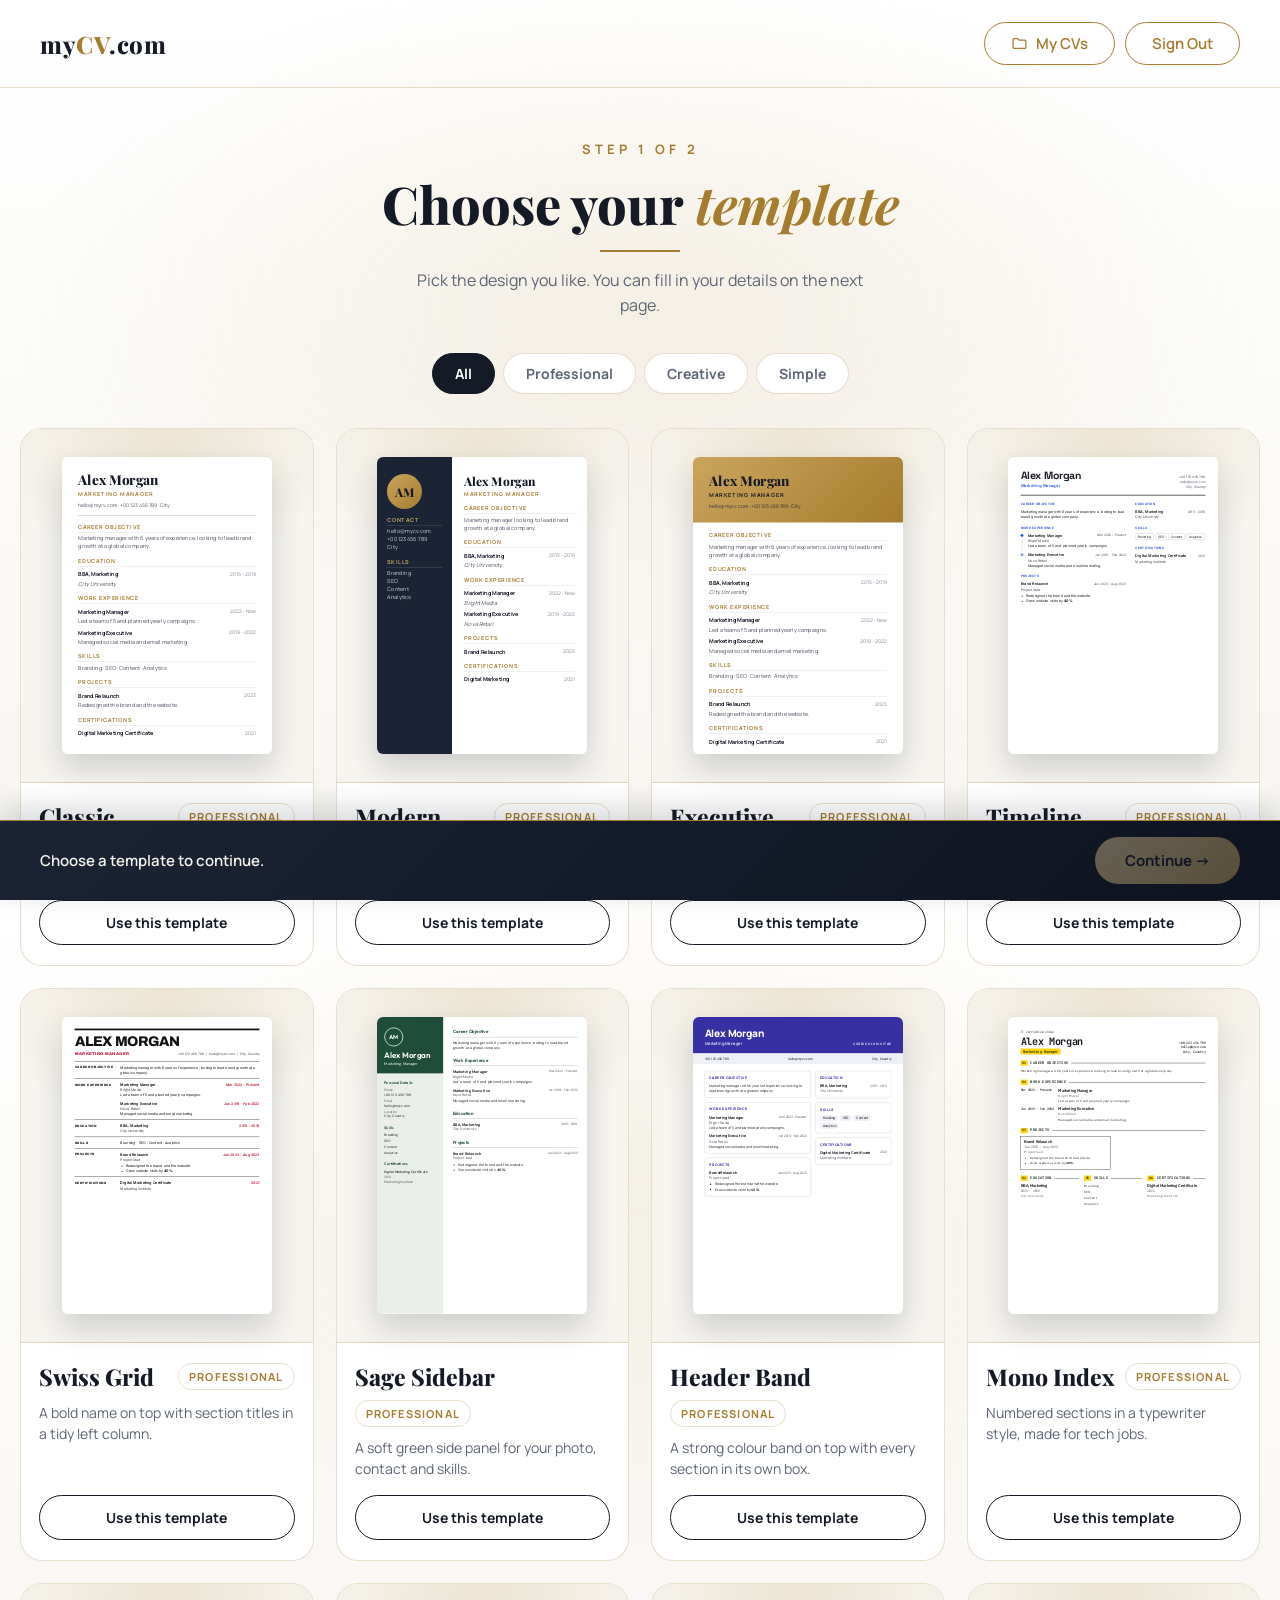
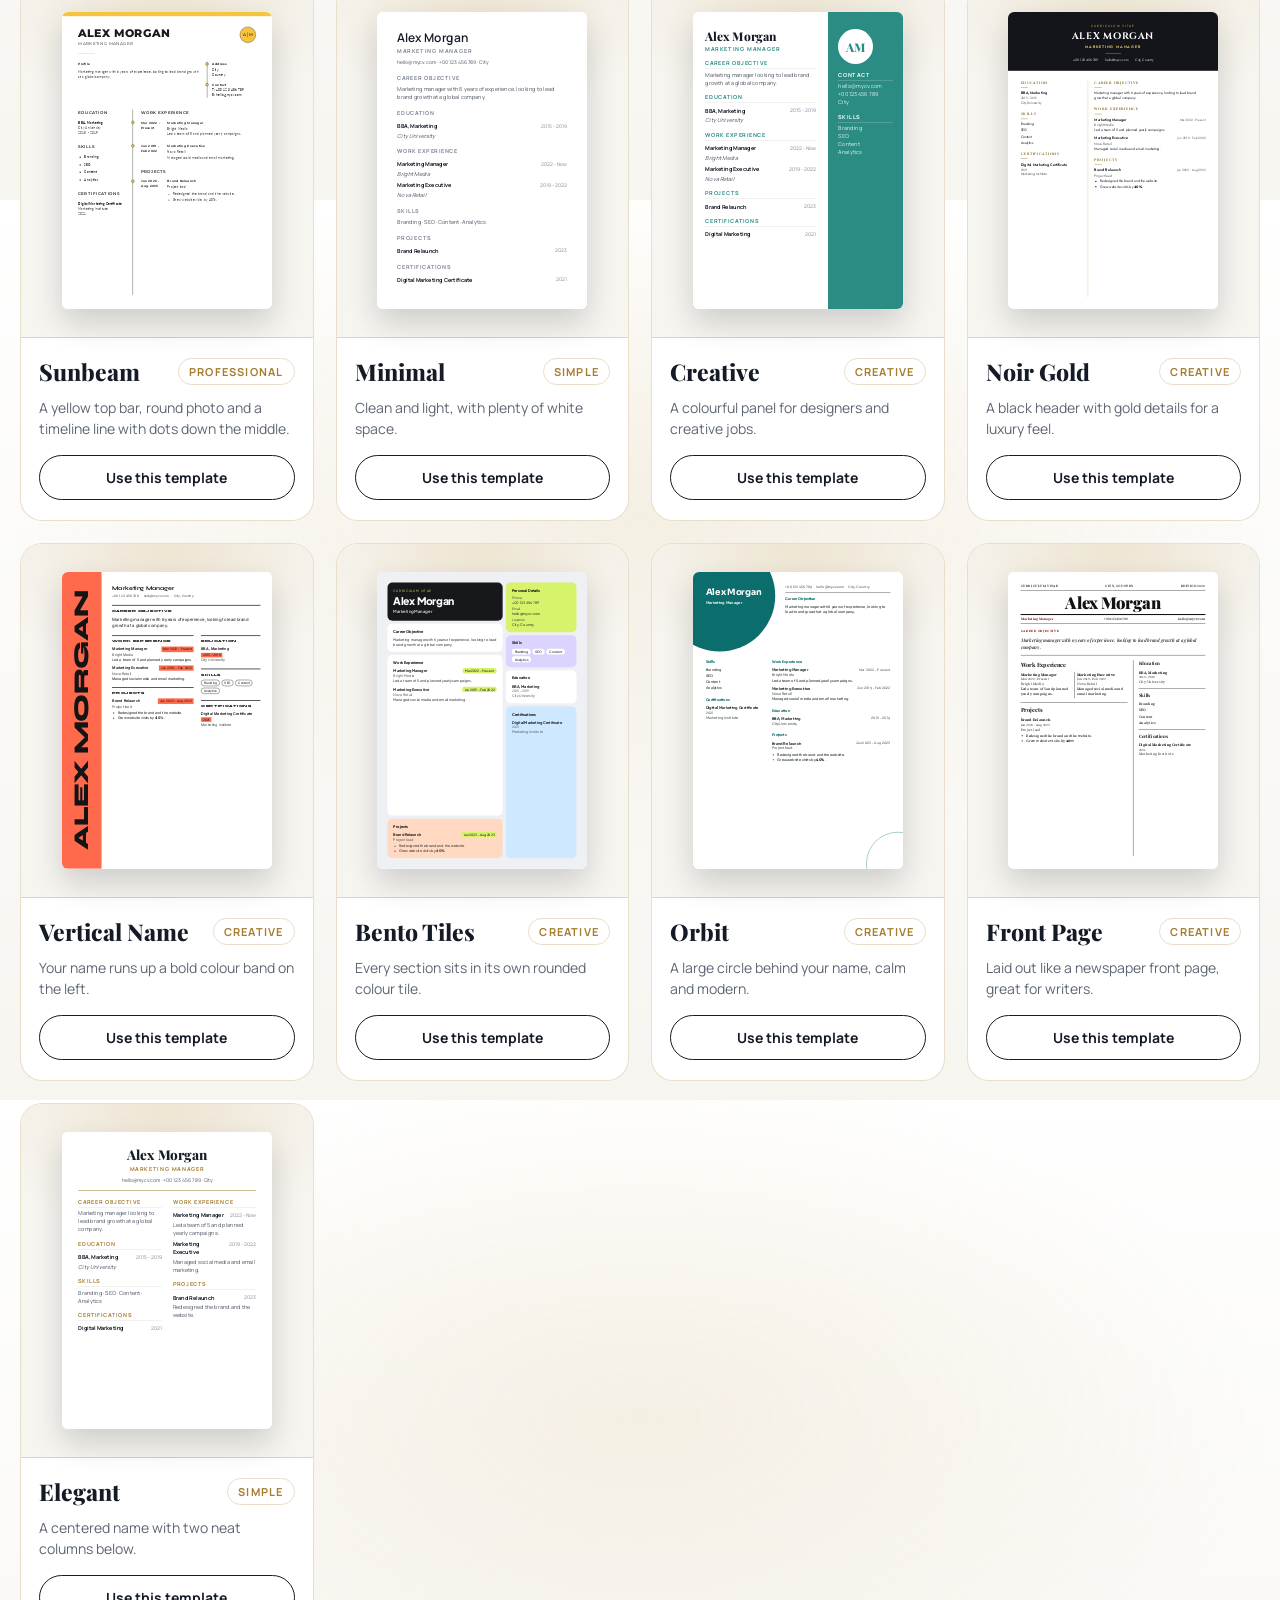
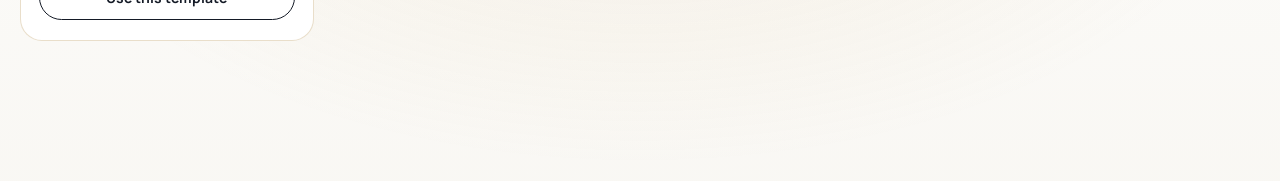
==== commit 0026589e: "Add Sunbeam template Co-Authored-By: Claude Opus 5.5 <noreply@anthropic.com> Claude-Session: https:/" ====
--- a/templates.html
+++ b/templates.html
@@ -8,7 +8,7 @@
   <!-- Fonts -->
   <link rel="preconnect" href="https://fonts.googleapis.com">
   <link rel="preconnect" href="https://fonts.gstatic.com" crossorigin>
-  <link href="https://fonts.googleapis.com/css2?family=Playfair+Display:ital,wght@0,700;0,800;0,900;1,500;1,700&family=Manrope:wght@400;500;600;700;800&family=Inter:wght@400;500;600&family=Space+Grotesk:wght@500;700&family=Archivo:wght@500;800&family=DM+Sans:wght@400;500;700&family=Outfit:wght@500;600&family=IBM+Plex+Sans:wght@400;500;600&family=JetBrains+Mono:wght@500;700&family=Cinzel:wght@500;700&family=Jost:wght@400;500;600&family=Syne:wght@700;800&family=Plus+Jakarta+Sans:wght@400;500;700;800&family=Sora:wght@400;600;700&family=Source+Serif+4:wght@400;600&display=swap" rel="stylesheet">
+  <link href="https://fonts.googleapis.com/css2?family=Playfair+Display:ital,wght@0,700;0,800;0,900;1,500;1,700&family=Manrope:wght@400;500;600;700;800&family=Inter:wght@400;500;600&family=Space+Grotesk:wght@500;700&family=Archivo:wght@500;800&family=DM+Sans:wght@400;500;700&family=Outfit:wght@500;600&family=IBM+Plex+Sans:wght@400;500;600&family=JetBrains+Mono:wght@500;700&family=Cinzel:wght@500;700&family=Jost:wght@400;500;600&family=Syne:wght@700;800&family=Plus+Jakarta+Sans:wght@400;500;700;800&family=Sora:wght@400;600;700&family=Source+Serif+4:wght@400;600&family=Montserrat:wght@500;600;700;800&family=Lato:wght@400;700&display=swap" rel="stylesheet">
 
   <!-- Design -->
   <link rel="stylesheet" href="style.css">
@@ -268,6 +268,24 @@
         </div>
       </article>
 
+      <!-- 17. Sunbeam -->
+      <article class="tpl-card" data-template="Sunbeam" data-category="professional">
+        <div class="tpl-thumb-wrap">
+          <!-- A sample CV, drawn at full size and shrunk to fit -->
+          <div class="thumb-box" aria-hidden="true">
+            <div class="thumb t-sunbeam x-tpl"><div class="x-topbar"></div><div class="x-head"><div class="x-head-main"><div class="c-name">Alex Morgan</div><div class="c-role">Marketing Manager</div><div class="x-short"></div></div><div class="x-mono">A<i></i>M</div></div><div class="x-intro"><div class="x-profile"><div class="c-h">Profile</div><p>Marketing manager with 6 years of experience, looking to lead brand growth at a global company.</p></div><div class="x-contactbox"><div class="x-ci"><b>Address</b><div>City</div><div>Country</div></div><div class="x-ci"><b>Contact</b><div>T: +00 123 456 789</div><div>E: hello@mycv.com</div></div></div></div><div class="x-cols"><div class="x-col x-left"><section class="c-sec c-sec-education"><div class="c-h">Education</div><div class="c-sec-body"><div class="c-entry"><div class="c-item"><b>BBA, Marketing</b><span>2015 - 2019</span></div><p class="c-place">City University</p></div></div></section><section class="c-sec c-sec-skills"><div class="c-h">Skills</div><div class="c-sec-body"><div class="c-skill-list"><div>Branding</div><div>SEO</div><div>Content</div><div>Analytics</div></div></div></section><section class="c-sec c-sec-certs"><div class="c-h">Certifications</div><div class="c-sec-body"><div class="c-entry"><div class="c-item"><b>Digital Marketing Certificate</b><span>2021</span></div><p class="c-place">Marketing Institute</p></div></div></section></div><div class="x-col x-right"><section class="c-sec c-sec-exp"><div class="c-h">Work Experience</div><div class="c-sec-body"><div class="c-entry"><div class="c-item"><b>Marketing Manager</b><span>Mar 2022 - Present</span></div><p class="c-place">Bright Media</p><p>Led a team of 5 and planned yearly campaigns.</p></div><div class="c-entry"><div class="c-item"><b>Marketing Executive</b><span>Jun 2019 - Feb 2022</span></div><p class="c-place">Nova Retail</p><p>Managed social media and email marketing.</p></div></div></section><section class="c-sec c-sec-projects"><div class="c-h">Projects</div><div class="c-sec-body"><div class="c-entry"><div class="c-item"><b>Brand Relaunch</b><span>Jan 2023 - Aug 2023</span></div><p class="c-place">Project lead</p><div class="c-rich"><ul><li>Redesigned the brand and the website.</li><li>Grew website visits by <b>40%</b>.</li></ul></div></div></div></section></div></div></div>
+          </div>
+        </div>
+        <div class="tpl-info">
+          <div class="tpl-top">
+            <h2>Sunbeam</h2>
+            <span class="tpl-tag">Professional</span>
+          </div>
+          <p>A yellow top bar, round photo and a timeline line with dots down the middle.</p>
+          <button type="button" class="tpl-select">Use this template</button>
+        </div>
+      </article>
+
       <!-- 4. Minimal -->
       <article class="tpl-card" data-template="Minimal" data-category="simple">
         <div class="tpl-thumb-wrap">
--- a/style.css
+++ b/style.css
@@ -1455,6 +1455,88 @@
 .t-front-page .c-item { flex-direction: column; gap: 0; }
 .t-front-page .c-item span { color: var(--muted); }
 
+/* ---------- Sunbeam: yellow top bar, round photo, timeline down the middle ---------- */
+.t-sunbeam { --accent: #f5c540; --muted: #6b6b6b; color: #2b2b2b; font-family: "Lato", Arial, sans-serif; }
+.t-sunbeam .x-topbar { height: 12px; flex-shrink: 0; background: var(--accent); }
+.t-sunbeam .x-head { align-items: flex-start; padding: 30px 46px 0; }
+.t-sunbeam .c-name,
+.cv-live .thumb.t-sunbeam .c-name {
+  font-family: "Montserrat", Arial, sans-serif; font-weight: 800; font-size: 32px;
+  line-height: 1.08; letter-spacing: 0.4px; text-transform: uppercase; color: #1a1a1a;
+}
+.t-sunbeam .c-role {
+  margin-top: 5px; font-family: "Montserrat", Arial, sans-serif; font-weight: 500; font-size: 10.5px;
+  letter-spacing: 1.6px; text-transform: uppercase; color: #555555;
+}
+.t-sunbeam .x-short { width: 48px; height: 1px; margin-top: 22px; background: var(--accent); }
+/* the initials in a yellow circle, top right */
+.t-sunbeam .x-mono {
+  width: 46px; height: 46px; flex-shrink: 0; box-sizing: border-box; border-radius: 50%;
+  display: flex; align-items: center; justify-content: center; gap: 5px;
+  background: var(--accent); border: 1px solid #2b2b2b;
+  font-family: "Montserrat", Arial, sans-serif; font-weight: 500; font-size: 11px; color: #1a1a1a;
+}
+.t-sunbeam .x-mono i { width: 1px; height: 14px; background: #2b2b2b; }
+/* photo, profile text, then address and contact on a short line with dots */
+.t-sunbeam .x-intro { display: flex; align-items: flex-start; gap: 22px; padding: 22px 46px 0; }
+.t-sunbeam .x-intro .c-photo { width: 86px; height: 86px; }
+.t-sunbeam .x-profile { flex: 1; min-width: 0; }
+.t-sunbeam .x-profile .c-h {
+  margin: 0 0 6px; font-family: "Montserrat", Arial, sans-serif; font-weight: 700; font-size: 9.5px;
+  letter-spacing: 0; text-transform: none; color: #222222;
+}
+.t-sunbeam .x-profile p { font-size: 9.5px; line-height: 1.6; color: var(--muted); }
+.t-sunbeam .x-contactbox {
+  width: 140px; flex-shrink: 0; display: flex; flex-direction: column; gap: 14px;
+  padding-left: 14px; border-left: 1px solid #2b2b2b; font-size: 9.5px; line-height: 1.5; color: #444444;
+  overflow-wrap: anywhere;
+}
+.t-sunbeam .x-ci { position: relative; }
+.t-sunbeam .x-ci::before,
+.t-sunbeam .x-right .c-entry::before {
+  content: ""; position: absolute; top: 2px; width: 9px; height: 9px; box-sizing: border-box;
+  border-radius: 50%; background: var(--accent); border: 1px solid #2b2b2b;
+}
+.t-sunbeam .x-ci::before { left: -19px; }
+.t-sunbeam .x-ci b { display: block; margin-bottom: 2px; font-family: "Montserrat", Arial, sans-serif; font-weight: 700; color: #222222; }
+/* two columns with the dark line between them */
+.t-sunbeam .x-cols { gap: 0; padding: 34px 46px 40px; }
+.t-sunbeam .x-col { gap: 24px; }
+.t-sunbeam .x-left { flex: 0 0 156px; padding-right: 22px; }
+.t-sunbeam .x-right { flex: 1 1 0; padding-left: 22px; border-left: 1px solid #2b2b2b; }
+.t-sunbeam .x-cols .c-h {
+  margin-bottom: 14px; font-family: "Montserrat", Arial, sans-serif; font-weight: 600; font-size: 11px;
+  letter-spacing: 1.6px; text-transform: uppercase; color: #222222;
+}
+/* left column: title, school or company, then years */
+.t-sunbeam .x-left .c-entry { display: flex; flex-direction: column; }
+.t-sunbeam .x-left .c-entry + .c-entry { margin-top: 12px; }
+.t-sunbeam .x-left .c-item { display: contents; }
+.t-sunbeam .x-left .c-item b { order: 1; font-weight: 700; font-size: 10px; color: #2b2b2b; }
+.t-sunbeam .x-left .c-place { order: 2; }
+.t-sunbeam .x-left .c-item span { order: 3; white-space: normal; font-size: 9.5px; color: var(--muted); }
+.t-sunbeam .x-left .c-entry > p:not(.c-place),
+.t-sunbeam .x-left .c-entry > .c-rich { order: 4; color: var(--muted); }
+/* skills as a bullet list */
+.t-sunbeam .c-skill-list { gap: 7px; padding-left: 4px; color: #444444; }
+.t-sunbeam .c-skill-list div::before {
+  content: ""; display: inline-block; width: 4px; height: 4px; margin-right: 10px;
+  border-radius: 50%; background: #2b2b2b; vertical-align: middle;
+}
+/* right column: years on the left, job on the right, a yellow dot on the line */
+.t-sunbeam .x-right .c-entry { position: relative; display: grid; grid-template-columns: 62px minmax(0, 1fr); column-gap: 14px; }
+.t-sunbeam .x-right .c-entry + .c-entry { margin-top: 20px; }
+.t-sunbeam .x-right .c-entry::before { left: -27px; }
+.t-sunbeam .x-right .c-item { display: contents; }
+.t-sunbeam .x-right .c-item span {
+  grid-column: 1; grid-row: 1 / span 5; white-space: normal;
+  font-family: "Montserrat", Arial, sans-serif; font-weight: 700; font-size: 9.5px; color: #2b2b2b;
+}
+.t-sunbeam .x-right .c-item b { grid-column: 2; font-family: "Montserrat", Arial, sans-serif; font-weight: 700; font-size: 10px; }
+.t-sunbeam .x-right .c-place,
+.t-sunbeam .x-right .c-entry > p,
+.t-sunbeam .x-right .c-entry > .c-rich { grid-column: 2; color: var(--muted); line-height: 1.6; }
+
 /* Smaller cards need a smaller CV */
 @media (max-width: 1100px) {
   .thumb-box { --s: 0.42; }
@@ -2619,4 +2701,4 @@
   * {
     transition: none !important;
   }
-}+}
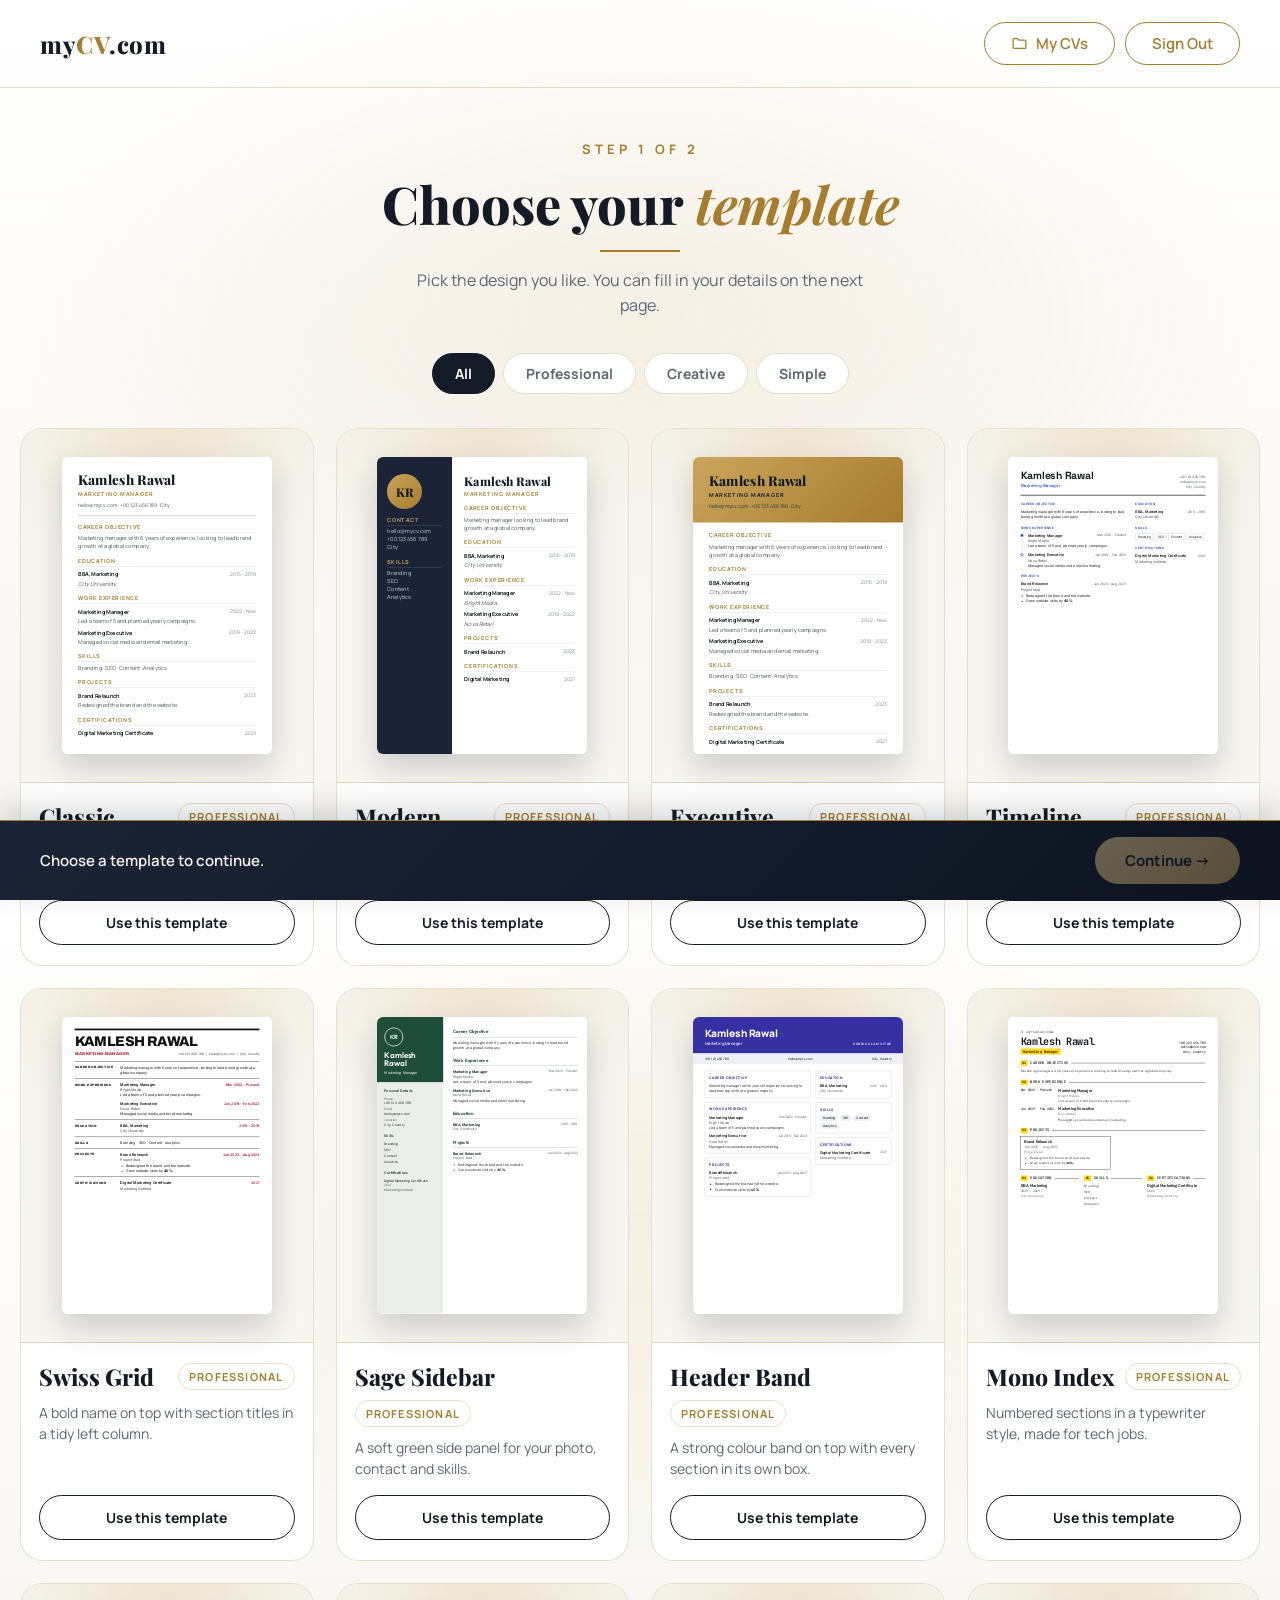
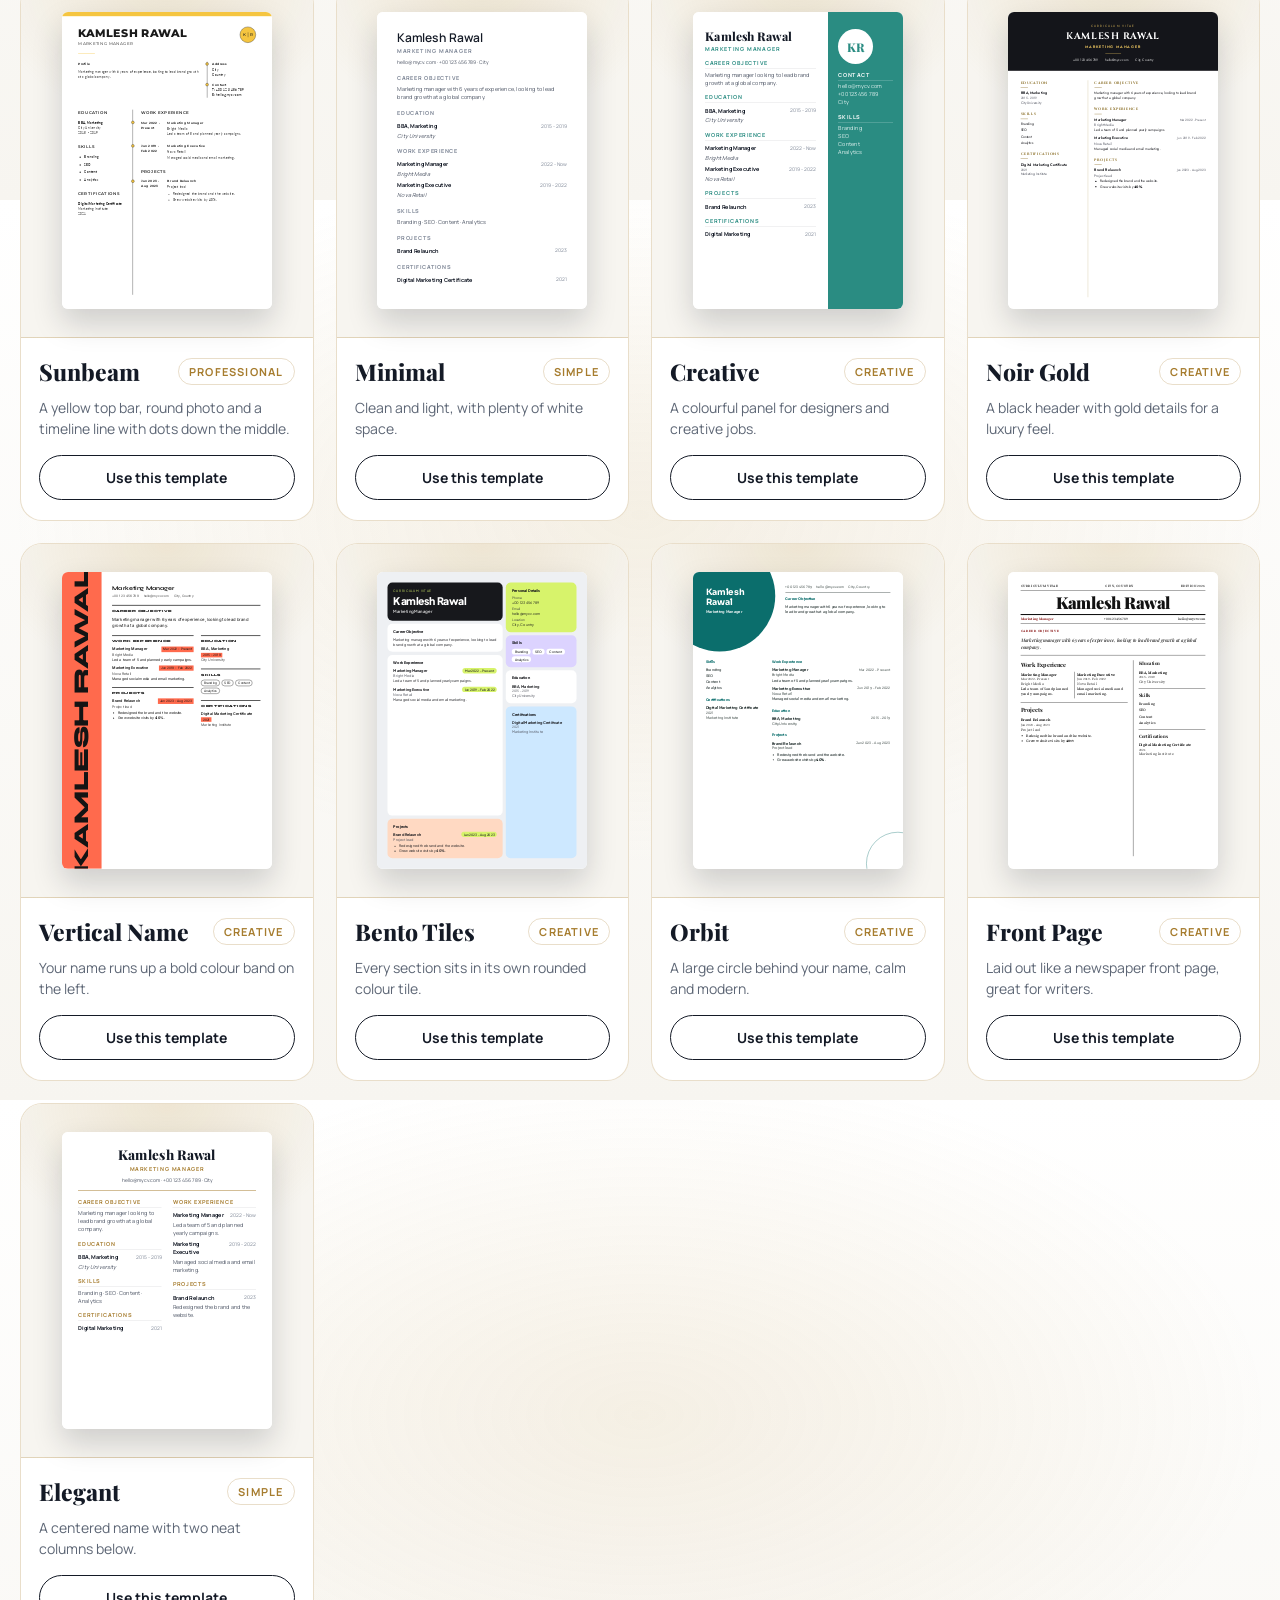
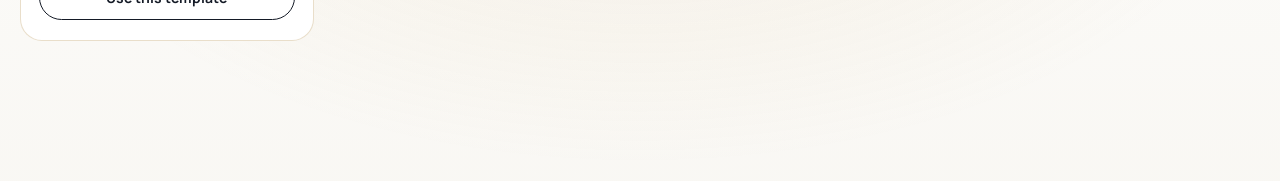
==== commit 808eaef5: "Use Kamlesh Rawal as the sample name in the templates Co-Authored-By: Claude Opus 5.5 <noreply@anthr" ====
--- a/templates.html
+++ b/templates.html
@@ -57,7 +57,7 @@
           <!-- A sample CV, drawn at full size and shrunk to fit -->
           <div class="thumb-box" aria-hidden="true">
             <div class="thumb t-classic">
-              <div class="c-name">Alex Morgan</div>
+              <div class="c-name">Kamlesh Rawal</div>
               <div class="c-role">Marketing Manager</div>
               <div class="c-contact">hello@mycv.com &middot; +00 123 456 789 &middot; City</div>
               <div class="c-rule"></div>
@@ -98,14 +98,14 @@
           <div class="thumb-box" aria-hidden="true">
             <div class="thumb t-modern">
               <div class="c-side">
-              <div class="c-photo">AM</div>
+              <div class="c-photo">KR</div>
               <div class="c-h">Contact</div>
               <p>hello@mycv.com<br>+00 123 456 789<br>City</p>
               <div class="c-h">Skills</div>
               <p>Branding<br>SEO<br>Content<br>Analytics</p>
               </div>
               <div class="c-main">
-              <div class="c-name">Alex Morgan</div>
+              <div class="c-name">Kamlesh Rawal</div>
               <div class="c-role">Marketing Manager</div>
               <div class="c-h">Career Objective</div>
               <p>Marketing manager looking to lead brand growth at a global company.</p>
@@ -142,7 +142,7 @@
           <div class="thumb-box" aria-hidden="true">
             <div class="thumb t-executive">
               <div class="c-band">
-              <div class="c-name">Alex Morgan</div>
+              <div class="c-name">Kamlesh Rawal</div>
               <div class="c-role">Marketing Manager</div>
               <div class="c-contact">hello@mycv.com &middot; +00 123 456 789 &middot; City</div>
               </div>
@@ -183,7 +183,7 @@
         <div class="tpl-thumb-wrap">
           <!-- A sample CV, drawn at full size and shrunk to fit -->
           <div class="thumb-box" aria-hidden="true">
-            <div class="thumb t-timeline x-tpl"><div class="x-head"><div class="x-head-main"><div class="c-name">Alex Morgan</div><div class="c-role">Marketing Manager</div></div><div class="x-contact"><div>+00 123 456 789</div><div>hello@mycv.com</div><div>City, Country</div></div></div><div class="x-cols"><div class="x-col x-col-wide"><section class="c-sec c-sec-objective"><div class="c-h">Career Objective</div><div class="c-sec-body"><p>Marketing manager with 6 years of experience, looking to lead brand growth at a global company.</p></div></section><section class="c-sec c-sec-exp"><div class="c-h">Work Experience</div><div class="c-sec-body"><div class="c-entry"><div class="c-item"><b>Marketing Manager</b><span>Mar 2022 - Present</span></div><p class="c-place">Bright Media</p><p>Led a team of 5 and planned yearly campaigns.</p></div><div class="c-entry"><div class="c-item"><b>Marketing Executive</b><span>Jun 2019 - Feb 2022</span></div><p class="c-place">Nova Retail</p><p>Managed social media and email marketing.</p></div></div></section><section class="c-sec c-sec-projects"><div class="c-h">Projects</div><div class="c-sec-body"><div class="c-entry"><div class="c-item"><b>Brand Relaunch</b><span>Jan 2023 - Aug 2023</span></div><p class="c-place">Project lead</p><div class="c-rich"><ul><li>Redesigned the brand and the website.</li><li>Grew website visits by <b>40%</b>.</li></ul></div></div></div></section></div><div class="x-col"><section class="c-sec c-sec-education"><div class="c-h">Education</div><div class="c-sec-body"><div class="c-entry"><div class="c-item"><b>BBA, Marketing</b><span>2015 - 2019</span></div><p class="c-place">City University</p></div></div></section><section class="c-sec c-sec-skills"><div class="c-h">Skills</div><div class="c-sec-body"><div class="c-chips"><span>Branding</span><span>SEO</span><span>Content</span><span>Analytics</span></div></div></section><section class="c-sec c-sec-certs"><div class="c-h">Certifications</div><div class="c-sec-body"><div class="c-entry"><div class="c-item"><b>Digital Marketing Certificate</b><span>2021</span></div><p class="c-place">Marketing Institute</p></div></div></section></div></div></div>
+            <div class="thumb t-timeline x-tpl"><div class="x-head"><div class="x-head-main"><div class="c-name">Kamlesh Rawal</div><div class="c-role">Marketing Manager</div></div><div class="x-contact"><div>+00 123 456 789</div><div>hello@mycv.com</div><div>City, Country</div></div></div><div class="x-cols"><div class="x-col x-col-wide"><section class="c-sec c-sec-objective"><div class="c-h">Career Objective</div><div class="c-sec-body"><p>Marketing manager with 6 years of experience, looking to lead brand growth at a global company.</p></div></section><section class="c-sec c-sec-exp"><div class="c-h">Work Experience</div><div class="c-sec-body"><div class="c-entry"><div class="c-item"><b>Marketing Manager</b><span>Mar 2022 - Present</span></div><p class="c-place">Bright Media</p><p>Led a team of 5 and planned yearly campaigns.</p></div><div class="c-entry"><div class="c-item"><b>Marketing Executive</b><span>Jun 2019 - Feb 2022</span></div><p class="c-place">Nova Retail</p><p>Managed social media and email marketing.</p></div></div></section><section class="c-sec c-sec-projects"><div class="c-h">Projects</div><div class="c-sec-body"><div class="c-entry"><div class="c-item"><b>Brand Relaunch</b><span>Jan 2023 - Aug 2023</span></div><p class="c-place">Project lead</p><div class="c-rich"><ul><li>Redesigned the brand and the website.</li><li>Grew website visits by <b>40%</b>.</li></ul></div></div></div></section></div><div class="x-col"><section class="c-sec c-sec-education"><div class="c-h">Education</div><div class="c-sec-body"><div class="c-entry"><div class="c-item"><b>BBA, Marketing</b><span>2015 - 2019</span></div><p class="c-place">City University</p></div></div></section><section class="c-sec c-sec-skills"><div class="c-h">Skills</div><div class="c-sec-body"><div class="c-chips"><span>Branding</span><span>SEO</span><span>Content</span><span>Analytics</span></div></div></section><section class="c-sec c-sec-certs"><div class="c-h">Certifications</div><div class="c-sec-body"><div class="c-entry"><div class="c-item"><b>Digital Marketing Certificate</b><span>2021</span></div><p class="c-place">Marketing Institute</p></div></div></section></div></div></div>
           </div>
         </div>
         <div class="tpl-info">
@@ -201,7 +201,7 @@
         <div class="tpl-thumb-wrap">
           <!-- A sample CV, drawn at full size and shrunk to fit -->
           <div class="thumb-box" aria-hidden="true">
-            <div class="thumb t-swiss-grid x-tpl"><div class="x-head"><div class="x-head-main"><div class="c-name">Alex Morgan</div><div class="x-sub"><div class="c-role">Marketing Manager</div><div class="x-contact">+00 123 456 789 &nbsp;/&nbsp; hello@mycv.com &nbsp;/&nbsp; City, Country</div></div></div></div><section class="c-sec c-sec-objective"><div class="c-h">Career Objective</div><div class="c-sec-body"><p>Marketing manager with 6 years of experience, looking to lead brand growth at a global company.</p></div></section><section class="c-sec c-sec-exp"><div class="c-h">Work Experience</div><div class="c-sec-body"><div class="c-entry"><div class="c-item"><b>Marketing Manager</b><span>Mar 2022 - Present</span></div><p class="c-place">Bright Media</p><p>Led a team of 5 and planned yearly campaigns.</p></div><div class="c-entry"><div class="c-item"><b>Marketing Executive</b><span>Jun 2019 - Feb 2022</span></div><p class="c-place">Nova Retail</p><p>Managed social media and email marketing.</p></div></div></section><section class="c-sec c-sec-education"><div class="c-h">Education</div><div class="c-sec-body"><div class="c-entry"><div class="c-item"><b>BBA, Marketing</b><span>2015 - 2019</span></div><p class="c-place">City University</p></div></div></section><section class="c-sec c-sec-skills"><div class="c-h">Skills</div><div class="c-sec-body"><p>Branding · SEO · Content · Analytics</p></div></section><section class="c-sec c-sec-projects"><div class="c-h">Projects</div><div class="c-sec-body"><div class="c-entry"><div class="c-item"><b>Brand Relaunch</b><span>Jan 2023 - Aug 2023</span></div><p class="c-place">Project lead</p><div class="c-rich"><ul><li>Redesigned the brand and the website.</li><li>Grew website visits by <b>40%</b>.</li></ul></div></div></div></section><section class="c-sec c-sec-certs"><div class="c-h">Certifications</div><div class="c-sec-body"><div class="c-entry"><div class="c-item"><b>Digital Marketing Certificate</b><span>2021</span></div><p class="c-place">Marketing Institute</p></div></div></section></div>
+            <div class="thumb t-swiss-grid x-tpl"><div class="x-head"><div class="x-head-main"><div class="c-name">Kamlesh Rawal</div><div class="x-sub"><div class="c-role">Marketing Manager</div><div class="x-contact">+00 123 456 789 &nbsp;/&nbsp; hello@mycv.com &nbsp;/&nbsp; City, Country</div></div></div></div><section class="c-sec c-sec-objective"><div class="c-h">Career Objective</div><div class="c-sec-body"><p>Marketing manager with 6 years of experience, looking to lead brand growth at a global company.</p></div></section><section class="c-sec c-sec-exp"><div class="c-h">Work Experience</div><div class="c-sec-body"><div class="c-entry"><div class="c-item"><b>Marketing Manager</b><span>Mar 2022 - Present</span></div><p class="c-place">Bright Media</p><p>Led a team of 5 and planned yearly campaigns.</p></div><div class="c-entry"><div class="c-item"><b>Marketing Executive</b><span>Jun 2019 - Feb 2022</span></div><p class="c-place">Nova Retail</p><p>Managed social media and email marketing.</p></div></div></section><section class="c-sec c-sec-education"><div class="c-h">Education</div><div class="c-sec-body"><div class="c-entry"><div class="c-item"><b>BBA, Marketing</b><span>2015 - 2019</span></div><p class="c-place">City University</p></div></div></section><section class="c-sec c-sec-skills"><div class="c-h">Skills</div><div class="c-sec-body"><p>Branding · SEO · Content · Analytics</p></div></section><section class="c-sec c-sec-projects"><div class="c-h">Projects</div><div class="c-sec-body"><div class="c-entry"><div class="c-item"><b>Brand Relaunch</b><span>Jan 2023 - Aug 2023</span></div><p class="c-place">Project lead</p><div class="c-rich"><ul><li>Redesigned the brand and the website.</li><li>Grew website visits by <b>40%</b>.</li></ul></div></div></div></section><section class="c-sec c-sec-certs"><div class="c-h">Certifications</div><div class="c-sec-body"><div class="c-entry"><div class="c-item"><b>Digital Marketing Certificate</b><span>2021</span></div><p class="c-place">Marketing Institute</p></div></div></section></div>
           </div>
         </div>
         <div class="tpl-info">
@@ -219,7 +219,7 @@
         <div class="tpl-thumb-wrap">
           <!-- A sample CV, drawn at full size and shrunk to fit -->
           <div class="thumb-box" aria-hidden="true">
-            <div class="thumb t-sage-sidebar x-tpl"><div class="x-side"><div class="x-side-top"><div class="c-photo">AM</div><div class="c-name">Alex Morgan</div><div class="c-role">Marketing Manager</div></div><div class="x-side-body"><section class="c-sec c-sec-contact"><div class="c-h">Personal Details</div><div class="c-sec-body"><div class="x-kvs"><div><div class="x-label">Phone</div><div>+00 123 456 789</div></div><div><div class="x-label">Email</div><div>hello@mycv.com</div></div><div><div class="x-label">Location</div><div>City, Country</div></div></div></div></section><section class="c-sec c-sec-skills"><div class="c-h">Skills</div><div class="c-sec-body"><div class="c-skill-list"><div>Branding</div><div>SEO</div><div>Content</div><div>Analytics</div></div></div></section><section class="c-sec c-sec-certs"><div class="c-h">Certifications</div><div class="c-sec-body"><div class="c-entry"><div class="c-item"><b>Digital Marketing Certificate</b><span>2021</span></div><p class="c-place">Marketing Institute</p></div></div></section></div></div><div class="x-main"><section class="c-sec c-sec-objective"><div class="c-h">Career Objective</div><div class="c-sec-body"><p>Marketing manager with 6 years of experience, looking to lead brand growth at a global company.</p></div></section><section class="c-sec c-sec-exp"><div class="c-h">Work Experience</div><div class="c-sec-body"><div class="c-entry"><div class="c-item"><b>Marketing Manager</b><span>Mar 2022 - Present</span></div><p class="c-place">Bright Media</p><p>Led a team of 5 and planned yearly campaigns.</p></div><div class="c-entry"><div class="c-item"><b>Marketing Executive</b><span>Jun 2019 - Feb 2022</span></div><p class="c-place">Nova Retail</p><p>Managed social media and email marketing.</p></div></div></section><section class="c-sec c-sec-education"><div class="c-h">Education</div><div class="c-sec-body"><div class="c-entry"><div class="c-item"><b>BBA, Marketing</b><span>2015 - 2019</span></div><p class="c-place">City University</p></div></div></section><section class="c-sec c-sec-projects"><div class="c-h">Projects</div><div class="c-sec-body"><div class="c-entry"><div class="c-item"><b>Brand Relaunch</b><span>Jan 2023 - Aug 2023</span></div><p class="c-place">Project lead</p><div class="c-rich"><ul><li>Redesigned the brand and the website.</li><li>Grew website visits by <b>40%</b>.</li></ul></div></div></div></section></div></div>
+            <div class="thumb t-sage-sidebar x-tpl"><div class="x-side"><div class="x-side-top"><div class="c-photo">KR</div><div class="c-name">Kamlesh Rawal</div><div class="c-role">Marketing Manager</div></div><div class="x-side-body"><section class="c-sec c-sec-contact"><div class="c-h">Personal Details</div><div class="c-sec-body"><div class="x-kvs"><div><div class="x-label">Phone</div><div>+00 123 456 789</div></div><div><div class="x-label">Email</div><div>hello@mycv.com</div></div><div><div class="x-label">Location</div><div>City, Country</div></div></div></div></section><section class="c-sec c-sec-skills"><div class="c-h">Skills</div><div class="c-sec-body"><div class="c-skill-list"><div>Branding</div><div>SEO</div><div>Content</div><div>Analytics</div></div></div></section><section class="c-sec c-sec-certs"><div class="c-h">Certifications</div><div class="c-sec-body"><div class="c-entry"><div class="c-item"><b>Digital Marketing Certificate</b><span>2021</span></div><p class="c-place">Marketing Institute</p></div></div></section></div></div><div class="x-main"><section class="c-sec c-sec-objective"><div class="c-h">Career Objective</div><div class="c-sec-body"><p>Marketing manager with 6 years of experience, looking to lead brand growth at a global company.</p></div></section><section class="c-sec c-sec-exp"><div class="c-h">Work Experience</div><div class="c-sec-body"><div class="c-entry"><div class="c-item"><b>Marketing Manager</b><span>Mar 2022 - Present</span></div><p class="c-place">Bright Media</p><p>Led a team of 5 and planned yearly campaigns.</p></div><div class="c-entry"><div class="c-item"><b>Marketing Executive</b><span>Jun 2019 - Feb 2022</span></div><p class="c-place">Nova Retail</p><p>Managed social media and email marketing.</p></div></div></section><section class="c-sec c-sec-education"><div class="c-h">Education</div><div class="c-sec-body"><div class="c-entry"><div class="c-item"><b>BBA, Marketing</b><span>2015 - 2019</span></div><p class="c-place">City University</p></div></div></section><section class="c-sec c-sec-projects"><div class="c-h">Projects</div><div class="c-sec-body"><div class="c-entry"><div class="c-item"><b>Brand Relaunch</b><span>Jan 2023 - Aug 2023</span></div><p class="c-place">Project lead</p><div class="c-rich"><ul><li>Redesigned the brand and the website.</li><li>Grew website visits by <b>40%</b>.</li></ul></div></div></div></section></div></div>
           </div>
         </div>
         <div class="tpl-info">
@@ -237,7 +237,7 @@
         <div class="tpl-thumb-wrap">
           <!-- A sample CV, drawn at full size and shrunk to fit -->
           <div class="thumb-box" aria-hidden="true">
-            <div class="thumb t-header-band x-tpl"><div class="x-band"><div class="x-head-main"><div class="c-name">Alex Morgan</div><div class="c-role">Marketing Manager</div></div><div class="x-tag">Curriculum Vitae</div></div><div class="x-strip"><div>+00 123 456 789</div><div>hello@mycv.com</div><div>City, Country</div></div><div class="x-cols"><div class="x-col x-col-wide"><section class="c-sec c-sec-objective"><div class="c-h">Career Objective</div><div class="c-sec-body"><p>Marketing manager with 6 years of experience, looking to lead brand growth at a global company.</p></div></section><section class="c-sec c-sec-exp"><div class="c-h">Work Experience</div><div class="c-sec-body"><div class="c-entry"><div class="c-item"><b>Marketing Manager</b><span>Mar 2022 - Present</span></div><p class="c-place">Bright Media</p><p>Led a team of 5 and planned yearly campaigns.</p></div><div class="c-entry"><div class="c-item"><b>Marketing Executive</b><span>Jun 2019 - Feb 2022</span></div><p class="c-place">Nova Retail</p><p>Managed social media and email marketing.</p></div></div></section><section class="c-sec c-sec-projects"><div class="c-h">Projects</div><div class="c-sec-body"><div class="c-entry"><div class="c-item"><b>Brand Relaunch</b><span>Jan 2023 - Aug 2023</span></div><p class="c-place">Project lead</p><div class="c-rich"><ul><li>Redesigned the brand and the website.</li><li>Grew website visits by <b>40%</b>.</li></ul></div></div></div></section></div><div class="x-col"><section class="c-sec c-sec-education"><div class="c-h">Education</div><div class="c-sec-body"><div class="c-entry"><div class="c-item"><b>BBA, Marketing</b><span>2015 - 2019</span></div><p class="c-place">City University</p></div></div></section><section class="c-sec c-sec-skills"><div class="c-h">Skills</div><div class="c-sec-body"><div class="c-chips"><span>Branding</span><span>SEO</span><span>Content</span><span>Analytics</span></div></div></section><section class="c-sec c-sec-certs"><div class="c-h">Certifications</div><div class="c-sec-body"><div class="c-entry"><div class="c-item"><b>Digital Marketing Certificate</b><span>2021</span></div><p class="c-place">Marketing Institute</p></div></div></section></div></div></div>
+            <div class="thumb t-header-band x-tpl"><div class="x-band"><div class="x-head-main"><div class="c-name">Kamlesh Rawal</div><div class="c-role">Marketing Manager</div></div><div class="x-tag">Curriculum Vitae</div></div><div class="x-strip"><div>+00 123 456 789</div><div>hello@mycv.com</div><div>City, Country</div></div><div class="x-cols"><div class="x-col x-col-wide"><section class="c-sec c-sec-objective"><div class="c-h">Career Objective</div><div class="c-sec-body"><p>Marketing manager with 6 years of experience, looking to lead brand growth at a global company.</p></div></section><section class="c-sec c-sec-exp"><div class="c-h">Work Experience</div><div class="c-sec-body"><div class="c-entry"><div class="c-item"><b>Marketing Manager</b><span>Mar 2022 - Present</span></div><p class="c-place">Bright Media</p><p>Led a team of 5 and planned yearly campaigns.</p></div><div class="c-entry"><div class="c-item"><b>Marketing Executive</b><span>Jun 2019 - Feb 2022</span></div><p class="c-place">Nova Retail</p><p>Managed social media and email marketing.</p></div></div></section><section class="c-sec c-sec-projects"><div class="c-h">Projects</div><div class="c-sec-body"><div class="c-entry"><div class="c-item"><b>Brand Relaunch</b><span>Jan 2023 - Aug 2023</span></div><p class="c-place">Project lead</p><div class="c-rich"><ul><li>Redesigned the brand and the website.</li><li>Grew website visits by <b>40%</b>.</li></ul></div></div></div></section></div><div class="x-col"><section class="c-sec c-sec-education"><div class="c-h">Education</div><div class="c-sec-body"><div class="c-entry"><div class="c-item"><b>BBA, Marketing</b><span>2015 - 2019</span></div><p class="c-place">City University</p></div></div></section><section class="c-sec c-sec-skills"><div class="c-h">Skills</div><div class="c-sec-body"><div class="c-chips"><span>Branding</span><span>SEO</span><span>Content</span><span>Analytics</span></div></div></section><section class="c-sec c-sec-certs"><div class="c-h">Certifications</div><div class="c-sec-body"><div class="c-entry"><div class="c-item"><b>Digital Marketing Certificate</b><span>2021</span></div><p class="c-place">Marketing Institute</p></div></div></section></div></div></div>
           </div>
         </div>
         <div class="tpl-info">
@@ -255,7 +255,7 @@
         <div class="tpl-thumb-wrap">
           <!-- A sample CV, drawn at full size and shrunk to fit -->
           <div class="thumb-box" aria-hidden="true">
-            <div class="thumb t-mono-index x-tpl"><div class="x-head"><div class="x-head-main"><div class="x-kicker">// curriculum vitae</div><div class="c-name">Alex Morgan</div><div class="c-role">Marketing Manager</div></div><div class="x-contact"><div>+00 123 456 789</div><div>hello@mycv.com</div><div>City, Country</div></div></div><section class="c-sec c-sec-objective"><div class="c-h">Career Objective</div><div class="c-sec-body"><p>Marketing manager with 6 years of experience, looking to lead brand growth at a global company.</p></div></section><section class="c-sec c-sec-exp"><div class="c-h">Work Experience</div><div class="c-sec-body"><div class="c-entry"><div class="c-item"><b>Marketing Manager</b><span>Mar 2022 - Present</span></div><p class="c-place">Bright Media</p><p>Led a team of 5 and planned yearly campaigns.</p></div><div class="c-entry"><div class="c-item"><b>Marketing Executive</b><span>Jun 2019 - Feb 2022</span></div><p class="c-place">Nova Retail</p><p>Managed social media and email marketing.</p></div></div></section><section class="c-sec c-sec-projects"><div class="c-h">Projects</div><div class="c-sec-body"><div class="c-entry"><div class="c-item"><b>Brand Relaunch</b><span>Jan 2023 - Aug 2023</span></div><p class="c-place">Project lead</p><div class="c-rich"><ul><li>Redesigned the brand and the website.</li><li>Grew website visits by <b>40%</b>.</li></ul></div></div></div></section><div class="x-three"><section class="c-sec c-sec-education"><div class="c-h">Education</div><div class="c-sec-body"><div class="c-entry"><div class="c-item"><b>BBA, Marketing</b><span>2015 - 2019</span></div><p class="c-place">City University</p></div></div></section><section class="c-sec c-sec-skills"><div class="c-h">Skills</div><div class="c-sec-body"><div class="c-skill-list"><div>Branding</div><div>SEO</div><div>Content</div><div>Analytics</div></div></div></section><section class="c-sec c-sec-certs"><div class="c-h">Certifications</div><div class="c-sec-body"><div class="c-entry"><div class="c-item"><b>Digital Marketing Certificate</b><span>2021</span></div><p class="c-place">Marketing Institute</p></div></div></section></div></div>
+            <div class="thumb t-mono-index x-tpl"><div class="x-head"><div class="x-head-main"><div class="x-kicker">// curriculum vitae</div><div class="c-name">Kamlesh Rawal</div><div class="c-role">Marketing Manager</div></div><div class="x-contact"><div>+00 123 456 789</div><div>hello@mycv.com</div><div>City, Country</div></div></div><section class="c-sec c-sec-objective"><div class="c-h">Career Objective</div><div class="c-sec-body"><p>Marketing manager with 6 years of experience, looking to lead brand growth at a global company.</p></div></section><section class="c-sec c-sec-exp"><div class="c-h">Work Experience</div><div class="c-sec-body"><div class="c-entry"><div class="c-item"><b>Marketing Manager</b><span>Mar 2022 - Present</span></div><p class="c-place">Bright Media</p><p>Led a team of 5 and planned yearly campaigns.</p></div><div class="c-entry"><div class="c-item"><b>Marketing Executive</b><span>Jun 2019 - Feb 2022</span></div><p class="c-place">Nova Retail</p><p>Managed social media and email marketing.</p></div></div></section><section class="c-sec c-sec-projects"><div class="c-h">Projects</div><div class="c-sec-body"><div class="c-entry"><div class="c-item"><b>Brand Relaunch</b><span>Jan 2023 - Aug 2023</span></div><p class="c-place">Project lead</p><div class="c-rich"><ul><li>Redesigned the brand and the website.</li><li>Grew website visits by <b>40%</b>.</li></ul></div></div></div></section><div class="x-three"><section class="c-sec c-sec-education"><div class="c-h">Education</div><div class="c-sec-body"><div class="c-entry"><div class="c-item"><b>BBA, Marketing</b><span>2015 - 2019</span></div><p class="c-place">City University</p></div></div></section><section class="c-sec c-sec-skills"><div class="c-h">Skills</div><div class="c-sec-body"><div class="c-skill-list"><div>Branding</div><div>SEO</div><div>Content</div><div>Analytics</div></div></div></section><section class="c-sec c-sec-certs"><div class="c-h">Certifications</div><div class="c-sec-body"><div class="c-entry"><div class="c-item"><b>Digital Marketing Certificate</b><span>2021</span></div><p class="c-place">Marketing Institute</p></div></div></section></div></div>
           </div>
         </div>
         <div class="tpl-info">
@@ -273,7 +273,7 @@
         <div class="tpl-thumb-wrap">
           <!-- A sample CV, drawn at full size and shrunk to fit -->
           <div class="thumb-box" aria-hidden="true">
-            <div class="thumb t-sunbeam x-tpl"><div class="x-topbar"></div><div class="x-head"><div class="x-head-main"><div class="c-name">Alex Morgan</div><div class="c-role">Marketing Manager</div><div class="x-short"></div></div><div class="x-mono">A<i></i>M</div></div><div class="x-intro"><div class="x-profile"><div class="c-h">Profile</div><p>Marketing manager with 6 years of experience, looking to lead brand growth at a global company.</p></div><div class="x-contactbox"><div class="x-ci"><b>Address</b><div>City</div><div>Country</div></div><div class="x-ci"><b>Contact</b><div>T: +00 123 456 789</div><div>E: hello@mycv.com</div></div></div></div><div class="x-cols"><div class="x-col x-left"><section class="c-sec c-sec-education"><div class="c-h">Education</div><div class="c-sec-body"><div class="c-entry"><div class="c-item"><b>BBA, Marketing</b><span>2015 - 2019</span></div><p class="c-place">City University</p></div></div></section><section class="c-sec c-sec-skills"><div class="c-h">Skills</div><div class="c-sec-body"><div class="c-skill-list"><div>Branding</div><div>SEO</div><div>Content</div><div>Analytics</div></div></div></section><section class="c-sec c-sec-certs"><div class="c-h">Certifications</div><div class="c-sec-body"><div class="c-entry"><div class="c-item"><b>Digital Marketing Certificate</b><span>2021</span></div><p class="c-place">Marketing Institute</p></div></div></section></div><div class="x-col x-right"><section class="c-sec c-sec-exp"><div class="c-h">Work Experience</div><div class="c-sec-body"><div class="c-entry"><div class="c-item"><b>Marketing Manager</b><span>Mar 2022 - Present</span></div><p class="c-place">Bright Media</p><p>Led a team of 5 and planned yearly campaigns.</p></div><div class="c-entry"><div class="c-item"><b>Marketing Executive</b><span>Jun 2019 - Feb 2022</span></div><p class="c-place">Nova Retail</p><p>Managed social media and email marketing.</p></div></div></section><section class="c-sec c-sec-projects"><div class="c-h">Projects</div><div class="c-sec-body"><div class="c-entry"><div class="c-item"><b>Brand Relaunch</b><span>Jan 2023 - Aug 2023</span></div><p class="c-place">Project lead</p><div class="c-rich"><ul><li>Redesigned the brand and the website.</li><li>Grew website visits by <b>40%</b>.</li></ul></div></div></div></section></div></div></div>
+            <div class="thumb t-sunbeam x-tpl"><div class="x-topbar"></div><div class="x-head"><div class="x-head-main"><div class="c-name">Kamlesh Rawal</div><div class="c-role">Marketing Manager</div><div class="x-short"></div></div><div class="x-mono">K<i></i>R</div></div><div class="x-intro"><div class="x-profile"><div class="c-h">Profile</div><p>Marketing manager with 6 years of experience, looking to lead brand growth at a global company.</p></div><div class="x-contactbox"><div class="x-ci"><b>Address</b><div>City</div><div>Country</div></div><div class="x-ci"><b>Contact</b><div>T: +00 123 456 789</div><div>E: hello@mycv.com</div></div></div></div><div class="x-cols"><div class="x-col x-left"><section class="c-sec c-sec-education"><div class="c-h">Education</div><div class="c-sec-body"><div class="c-entry"><div class="c-item"><b>BBA, Marketing</b><span>2015 - 2019</span></div><p class="c-place">City University</p></div></div></section><section class="c-sec c-sec-skills"><div class="c-h">Skills</div><div class="c-sec-body"><div class="c-skill-list"><div>Branding</div><div>SEO</div><div>Content</div><div>Analytics</div></div></div></section><section class="c-sec c-sec-certs"><div class="c-h">Certifications</div><div class="c-sec-body"><div class="c-entry"><div class="c-item"><b>Digital Marketing Certificate</b><span>2021</span></div><p class="c-place">Marketing Institute</p></div></div></section></div><div class="x-col x-right"><section class="c-sec c-sec-exp"><div class="c-h">Work Experience</div><div class="c-sec-body"><div class="c-entry"><div class="c-item"><b>Marketing Manager</b><span>Mar 2022 - Present</span></div><p class="c-place">Bright Media</p><p>Led a team of 5 and planned yearly campaigns.</p></div><div class="c-entry"><div class="c-item"><b>Marketing Executive</b><span>Jun 2019 - Feb 2022</span></div><p class="c-place">Nova Retail</p><p>Managed social media and email marketing.</p></div></div></section><section class="c-sec c-sec-projects"><div class="c-h">Projects</div><div class="c-sec-body"><div class="c-entry"><div class="c-item"><b>Brand Relaunch</b><span>Jan 2023 - Aug 2023</span></div><p class="c-place">Project lead</p><div class="c-rich"><ul><li>Redesigned the brand and the website.</li><li>Grew website visits by <b>40%</b>.</li></ul></div></div></div></section></div></div></div>
           </div>
         </div>
         <div class="tpl-info">
@@ -292,7 +292,7 @@
           <!-- A sample CV, drawn at full size and shrunk to fit -->
           <div class="thumb-box" aria-hidden="true">
             <div class="thumb t-minimal">
-              <div class="c-name">Alex Morgan</div>
+              <div class="c-name">Kamlesh Rawal</div>
               <div class="c-role">Marketing Manager</div>
               <div class="c-contact">hello@mycv.com &middot; +00 123 456 789 &middot; City</div>
               <div class="c-h">Career Objective</div>
@@ -331,7 +331,7 @@
           <div class="thumb-box" aria-hidden="true">
             <div class="thumb t-creative">
               <div class="c-main">
-              <div class="c-name">Alex Morgan</div>
+              <div class="c-name">Kamlesh Rawal</div>
               <div class="c-role">Marketing Manager</div>
               <div class="c-h">Career Objective</div>
               <p>Marketing manager looking to lead brand growth at a global company.</p>
@@ -349,7 +349,7 @@
               <div class="c-item"><b>Digital Marketing</b><span>2021</span></div>
               </div>
               <div class="c-side">
-              <div class="c-photo">AM</div>
+              <div class="c-photo">KR</div>
               <div class="c-h">Contact</div>
               <p>hello@mycv.com<br>+00 123 456 789<br>City</p>
               <div class="c-h">Skills</div>
@@ -373,7 +373,7 @@
         <div class="tpl-thumb-wrap">
           <!-- A sample CV, drawn at full size and shrunk to fit -->
           <div class="thumb-box" aria-hidden="true">
-            <div class="thumb t-noir-gold x-tpl"><div class="x-hero"><div class="x-kicker">Curriculum Vitae</div><div class="c-name">Alex Morgan</div><div class="c-role">Marketing Manager</div><div class="x-rule"></div><div class="x-contact"><div>+00 123 456 789</div><div>hello@mycv.com</div><div>City, Country</div></div></div><div class="x-cols"><div class="x-col"><section class="c-sec c-sec-education"><div class="c-h">Education</div><div class="c-sec-body"><div class="c-entry"><div class="c-item"><b>BBA, Marketing</b><span>2015 - 2019</span></div><p class="c-place">City University</p></div></div></section><section class="c-sec c-sec-skills"><div class="c-h">Skills</div><div class="c-sec-body"><div class="c-skill-list"><div>Branding</div><div>SEO</div><div>Content</div><div>Analytics</div></div></div></section><section class="c-sec c-sec-certs"><div class="c-h">Certifications</div><div class="c-sec-body"><div class="c-entry"><div class="c-item"><b>Digital Marketing Certificate</b><span>2021</span></div><p class="c-place">Marketing Institute</p></div></div></section></div><div class="x-divider"></div><div class="x-col x-col-wide"><section class="c-sec c-sec-objective"><div class="c-h">Career Objective</div><div class="c-sec-body"><p>Marketing manager with 6 years of experience, looking to lead brand growth at a global company.</p></div></section><section class="c-sec c-sec-exp"><div class="c-h">Work Experience</div><div class="c-sec-body"><div class="c-entry"><div class="c-item"><b>Marketing Manager</b><span>Mar 2022 - Present</span></div><p class="c-place">Bright Media</p><p>Led a team of 5 and planned yearly campaigns.</p></div><div class="c-entry"><div class="c-item"><b>Marketing Executive</b><span>Jun 2019 - Feb 2022</span></div><p class="c-place">Nova Retail</p><p>Managed social media and email marketing.</p></div></div></section><section class="c-sec c-sec-projects"><div class="c-h">Projects</div><div class="c-sec-body"><div class="c-entry"><div class="c-item"><b>Brand Relaunch</b><span>Jan 2023 - Aug 2023</span></div><p class="c-place">Project lead</p><div class="c-rich"><ul><li>Redesigned the brand and the website.</li><li>Grew website visits by <b>40%</b>.</li></ul></div></div></div></section></div></div></div>
+            <div class="thumb t-noir-gold x-tpl"><div class="x-hero"><div class="x-kicker">Curriculum Vitae</div><div class="c-name">Kamlesh Rawal</div><div class="c-role">Marketing Manager</div><div class="x-rule"></div><div class="x-contact"><div>+00 123 456 789</div><div>hello@mycv.com</div><div>City, Country</div></div></div><div class="x-cols"><div class="x-col"><section class="c-sec c-sec-education"><div class="c-h">Education</div><div class="c-sec-body"><div class="c-entry"><div class="c-item"><b>BBA, Marketing</b><span>2015 - 2019</span></div><p class="c-place">City University</p></div></div></section><section class="c-sec c-sec-skills"><div class="c-h">Skills</div><div class="c-sec-body"><div class="c-skill-list"><div>Branding</div><div>SEO</div><div>Content</div><div>Analytics</div></div></div></section><section class="c-sec c-sec-certs"><div class="c-h">Certifications</div><div class="c-sec-body"><div class="c-entry"><div class="c-item"><b>Digital Marketing Certificate</b><span>2021</span></div><p class="c-place">Marketing Institute</p></div></div></section></div><div class="x-divider"></div><div class="x-col x-col-wide"><section class="c-sec c-sec-objective"><div class="c-h">Career Objective</div><div class="c-sec-body"><p>Marketing manager with 6 years of experience, looking to lead brand growth at a global company.</p></div></section><section class="c-sec c-sec-exp"><div class="c-h">Work Experience</div><div class="c-sec-body"><div class="c-entry"><div class="c-item"><b>Marketing Manager</b><span>Mar 2022 - Present</span></div><p class="c-place">Bright Media</p><p>Led a team of 5 and planned yearly campaigns.</p></div><div class="c-entry"><div class="c-item"><b>Marketing Executive</b><span>Jun 2019 - Feb 2022</span></div><p class="c-place">Nova Retail</p><p>Managed social media and email marketing.</p></div></div></section><section class="c-sec c-sec-projects"><div class="c-h">Projects</div><div class="c-sec-body"><div class="c-entry"><div class="c-item"><b>Brand Relaunch</b><span>Jan 2023 - Aug 2023</span></div><p class="c-place">Project lead</p><div class="c-rich"><ul><li>Redesigned the brand and the website.</li><li>Grew website visits by <b>40%</b>.</li></ul></div></div></div></section></div></div></div>
           </div>
         </div>
         <div class="tpl-info">
@@ -391,7 +391,7 @@
         <div class="tpl-thumb-wrap">
           <!-- A sample CV, drawn at full size and shrunk to fit -->
           <div class="thumb-box" aria-hidden="true">
-            <div class="thumb t-vertical-name x-tpl"><div class="x-band"><div class="c-name">Alex Morgan</div></div><div class="x-main"><div class="x-head"><div class="x-head-main"><div class="c-role">Marketing Manager</div><div class="x-contact"><div>+00 123 456 789</div><div>hello@mycv.com</div><div>City, Country</div></div></div></div><section class="c-sec c-sec-objective"><div class="c-h">Career Objective</div><div class="c-sec-body"><p>Marketing manager with 6 years of experience, looking to lead brand growth at a global company.</p></div></section><div class="x-cols"><div class="x-col x-col-wide"><section class="c-sec c-sec-exp"><div class="c-h">Work Experience</div><div class="c-sec-body"><div class="c-entry"><div class="c-item"><b>Marketing Manager</b><span>Mar 2022 - Present</span></div><p class="c-place">Bright Media</p><p>Led a team of 5 and planned yearly campaigns.</p></div><div class="c-entry"><div class="c-item"><b>Marketing Executive</b><span>Jun 2019 - Feb 2022</span></div><p class="c-place">Nova Retail</p><p>Managed social media and email marketing.</p></div></div></section><section class="c-sec c-sec-projects"><div class="c-h">Projects</div><div class="c-sec-body"><div class="c-entry"><div class="c-item"><b>Brand Relaunch</b><span>Jan 2023 - Aug 2023</span></div><p class="c-place">Project lead</p><div class="c-rich"><ul><li>Redesigned the brand and the website.</li><li>Grew website visits by <b>40%</b>.</li></ul></div></div></div></section></div><div class="x-col"><section class="c-sec c-sec-education"><div class="c-h">Education</div><div class="c-sec-body"><div class="c-entry"><div class="c-item"><b>BBA, Marketing</b><span>2015 - 2019</span></div><p class="c-place">City University</p></div></div></section><section class="c-sec c-sec-skills"><div class="c-h">Skills</div><div class="c-sec-body"><div class="c-chips"><span>Branding</span><span>SEO</span><span>Content</span><span>Analytics</span></div></div></section><section class="c-sec c-sec-certs"><div class="c-h">Certifications</div><div class="c-sec-body"><div class="c-entry"><div class="c-item"><b>Digital Marketing Certificate</b><span>2021</span></div><p class="c-place">Marketing Institute</p></div></div></section></div></div></div></div>
+            <div class="thumb t-vertical-name x-tpl"><div class="x-band"><div class="c-name">Kamlesh Rawal</div></div><div class="x-main"><div class="x-head"><div class="x-head-main"><div class="c-role">Marketing Manager</div><div class="x-contact"><div>+00 123 456 789</div><div>hello@mycv.com</div><div>City, Country</div></div></div></div><section class="c-sec c-sec-objective"><div class="c-h">Career Objective</div><div class="c-sec-body"><p>Marketing manager with 6 years of experience, looking to lead brand growth at a global company.</p></div></section><div class="x-cols"><div class="x-col x-col-wide"><section class="c-sec c-sec-exp"><div class="c-h">Work Experience</div><div class="c-sec-body"><div class="c-entry"><div class="c-item"><b>Marketing Manager</b><span>Mar 2022 - Present</span></div><p class="c-place">Bright Media</p><p>Led a team of 5 and planned yearly campaigns.</p></div><div class="c-entry"><div class="c-item"><b>Marketing Executive</b><span>Jun 2019 - Feb 2022</span></div><p class="c-place">Nova Retail</p><p>Managed social media and email marketing.</p></div></div></section><section class="c-sec c-sec-projects"><div class="c-h">Projects</div><div class="c-sec-body"><div class="c-entry"><div class="c-item"><b>Brand Relaunch</b><span>Jan 2023 - Aug 2023</span></div><p class="c-place">Project lead</p><div class="c-rich"><ul><li>Redesigned the brand and the website.</li><li>Grew website visits by <b>40%</b>.</li></ul></div></div></div></section></div><div class="x-col"><section class="c-sec c-sec-education"><div class="c-h">Education</div><div class="c-sec-body"><div class="c-entry"><div class="c-item"><b>BBA, Marketing</b><span>2015 - 2019</span></div><p class="c-place">City University</p></div></div></section><section class="c-sec c-sec-skills"><div class="c-h">Skills</div><div class="c-sec-body"><div class="c-chips"><span>Branding</span><span>SEO</span><span>Content</span><span>Analytics</span></div></div></section><section class="c-sec c-sec-certs"><div class="c-h">Certifications</div><div class="c-sec-body"><div class="c-entry"><div class="c-item"><b>Digital Marketing Certificate</b><span>2021</span></div><p class="c-place">Marketing Institute</p></div></div></section></div></div></div></div>
           </div>
         </div>
         <div class="tpl-info">
@@ -409,7 +409,7 @@
         <div class="tpl-thumb-wrap">
           <!-- A sample CV, drawn at full size and shrunk to fit -->
           <div class="thumb-box" aria-hidden="true">
-            <div class="thumb t-bento-tiles x-tpl"><div class="x-col x-col-wide"><div class="x-hero"><div class="x-head-main"><div class="x-kicker">Curriculum Vitae</div><div class="c-name">Alex Morgan</div><div class="c-role">Marketing Manager</div></div></div><section class="c-sec c-sec-objective"><div class="c-h">Career Objective</div><div class="c-sec-body"><p>Marketing manager with 6 years of experience, looking to lead brand growth at a global company.</p></div></section><section class="c-sec c-sec-exp"><div class="c-h">Work Experience</div><div class="c-sec-body"><div class="c-entry"><div class="c-item"><b>Marketing Manager</b><span>Mar 2022 - Present</span></div><p class="c-place">Bright Media</p><p>Led a team of 5 and planned yearly campaigns.</p></div><div class="c-entry"><div class="c-item"><b>Marketing Executive</b><span>Jun 2019 - Feb 2022</span></div><p class="c-place">Nova Retail</p><p>Managed social media and email marketing.</p></div></div></section><section class="c-sec c-sec-projects"><div class="c-h">Projects</div><div class="c-sec-body"><div class="c-entry"><div class="c-item"><b>Brand Relaunch</b><span>Jan 2023 - Aug 2023</span></div><p class="c-place">Project lead</p><div class="c-rich"><ul><li>Redesigned the brand and the website.</li><li>Grew website visits by <b>40%</b>.</li></ul></div></div></div></section></div><div class="x-col"><section class="c-sec c-sec-contact"><div class="c-h">Personal Details</div><div class="c-sec-body"><div class="x-kvs"><div><div class="x-label">Phone</div><div>+00 123 456 789</div></div><div><div class="x-label">Email</div><div>hello@mycv.com</div></div><div><div class="x-label">Location</div><div>City, Country</div></div></div></div></section><section class="c-sec c-sec-skills"><div class="c-h">Skills</div><div class="c-sec-body"><div class="c-chips"><span>Branding</span><span>SEO</span><span>Content</span><span>Analytics</span></div></div></section><section class="c-sec c-sec-education"><div class="c-h">Education</div><div class="c-sec-body"><div class="c-entry"><div class="c-item"><b>BBA, Marketing</b><span>2015 - 2019</span></div><p class="c-place">City University</p></div></div></section><section class="c-sec c-sec-certs"><div class="c-h">Certifications</div><div class="c-sec-body"><div class="c-entry"><div class="c-item"><b>Digital Marketing Certificate</b><span>2021</span></div><p class="c-place">Marketing Institute</p></div></div></section></div></div>
+            <div class="thumb t-bento-tiles x-tpl"><div class="x-col x-col-wide"><div class="x-hero"><div class="x-head-main"><div class="x-kicker">Curriculum Vitae</div><div class="c-name">Kamlesh Rawal</div><div class="c-role">Marketing Manager</div></div></div><section class="c-sec c-sec-objective"><div class="c-h">Career Objective</div><div class="c-sec-body"><p>Marketing manager with 6 years of experience, looking to lead brand growth at a global company.</p></div></section><section class="c-sec c-sec-exp"><div class="c-h">Work Experience</div><div class="c-sec-body"><div class="c-entry"><div class="c-item"><b>Marketing Manager</b><span>Mar 2022 - Present</span></div><p class="c-place">Bright Media</p><p>Led a team of 5 and planned yearly campaigns.</p></div><div class="c-entry"><div class="c-item"><b>Marketing Executive</b><span>Jun 2019 - Feb 2022</span></div><p class="c-place">Nova Retail</p><p>Managed social media and email marketing.</p></div></div></section><section class="c-sec c-sec-projects"><div class="c-h">Projects</div><div class="c-sec-body"><div class="c-entry"><div class="c-item"><b>Brand Relaunch</b><span>Jan 2023 - Aug 2023</span></div><p class="c-place">Project lead</p><div class="c-rich"><ul><li>Redesigned the brand and the website.</li><li>Grew website visits by <b>40%</b>.</li></ul></div></div></div></section></div><div class="x-col"><section class="c-sec c-sec-contact"><div class="c-h">Personal Details</div><div class="c-sec-body"><div class="x-kvs"><div><div class="x-label">Phone</div><div>+00 123 456 789</div></div><div><div class="x-label">Email</div><div>hello@mycv.com</div></div><div><div class="x-label">Location</div><div>City, Country</div></div></div></div></section><section class="c-sec c-sec-skills"><div class="c-h">Skills</div><div class="c-sec-body"><div class="c-chips"><span>Branding</span><span>SEO</span><span>Content</span><span>Analytics</span></div></div></section><section class="c-sec c-sec-education"><div class="c-h">Education</div><div class="c-sec-body"><div class="c-entry"><div class="c-item"><b>BBA, Marketing</b><span>2015 - 2019</span></div><p class="c-place">City University</p></div></div></section><section class="c-sec c-sec-certs"><div class="c-h">Certifications</div><div class="c-sec-body"><div class="c-entry"><div class="c-item"><b>Digital Marketing Certificate</b><span>2021</span></div><p class="c-place">Marketing Institute</p></div></div></section></div></div>
           </div>
         </div>
         <div class="tpl-info">
@@ -427,7 +427,7 @@
         <div class="tpl-thumb-wrap">
           <!-- A sample CV, drawn at full size and shrunk to fit -->
           <div class="thumb-box" aria-hidden="true">
-            <div class="thumb t-orbit x-tpl"><div class="x-orb"></div><div class="x-ring"></div><div class="x-top"><div class="x-id"><div class="c-name">Alex Morgan</div><div class="c-role">Marketing Manager</div></div><div class="x-intro"><div class="x-contact"><div>+00 123 456 789</div><div>hello@mycv.com</div><div>City, Country</div></div><div class="x-rule"></div><section class="c-sec c-sec-objective"><div class="c-h">Career Objective</div><div class="c-sec-body"><p>Marketing manager with 6 years of experience, looking to lead brand growth at a global company.</p></div></section></div></div><div class="x-cols"><div class="x-col"><section class="c-sec c-sec-skills"><div class="c-h">Skills</div><div class="c-sec-body"><div class="c-skill-list"><div>Branding</div><div>SEO</div><div>Content</div><div>Analytics</div></div></div></section><section class="c-sec c-sec-certs"><div class="c-h">Certifications</div><div class="c-sec-body"><div class="c-entry"><div class="c-item"><b>Digital Marketing Certificate</b><span>2021</span></div><p class="c-place">Marketing Institute</p></div></div></section></div><div class="x-col x-col-wide"><section class="c-sec c-sec-exp"><div class="c-h">Work Experience</div><div class="c-sec-body"><div class="c-entry"><div class="c-item"><b>Marketing Manager</b><span>Mar 2022 - Present</span></div><p class="c-place">Bright Media</p><p>Led a team of 5 and planned yearly campaigns.</p></div><div class="c-entry"><div class="c-item"><b>Marketing Executive</b><span>Jun 2019 - Feb 2022</span></div><p class="c-place">Nova Retail</p><p>Managed social media and email marketing.</p></div></div></section><section class="c-sec c-sec-education"><div class="c-h">Education</div><div class="c-sec-body"><div class="c-entry"><div class="c-item"><b>BBA, Marketing</b><span>2015 - 2019</span></div><p class="c-place">City University</p></div></div></section><section class="c-sec c-sec-projects"><div class="c-h">Projects</div><div class="c-sec-body"><div class="c-entry"><div class="c-item"><b>Brand Relaunch</b><span>Jan 2023 - Aug 2023</span></div><p class="c-place">Project lead</p><div class="c-rich"><ul><li>Redesigned the brand and the website.</li><li>Grew website visits by <b>40%</b>.</li></ul></div></div></div></section></div></div></div>
+            <div class="thumb t-orbit x-tpl"><div class="x-orb"></div><div class="x-ring"></div><div class="x-top"><div class="x-id"><div class="c-name">Kamlesh Rawal</div><div class="c-role">Marketing Manager</div></div><div class="x-intro"><div class="x-contact"><div>+00 123 456 789</div><div>hello@mycv.com</div><div>City, Country</div></div><div class="x-rule"></div><section class="c-sec c-sec-objective"><div class="c-h">Career Objective</div><div class="c-sec-body"><p>Marketing manager with 6 years of experience, looking to lead brand growth at a global company.</p></div></section></div></div><div class="x-cols"><div class="x-col"><section class="c-sec c-sec-skills"><div class="c-h">Skills</div><div class="c-sec-body"><div class="c-skill-list"><div>Branding</div><div>SEO</div><div>Content</div><div>Analytics</div></div></div></section><section class="c-sec c-sec-certs"><div class="c-h">Certifications</div><div class="c-sec-body"><div class="c-entry"><div class="c-item"><b>Digital Marketing Certificate</b><span>2021</span></div><p class="c-place">Marketing Institute</p></div></div></section></div><div class="x-col x-col-wide"><section class="c-sec c-sec-exp"><div class="c-h">Work Experience</div><div class="c-sec-body"><div class="c-entry"><div class="c-item"><b>Marketing Manager</b><span>Mar 2022 - Present</span></div><p class="c-place">Bright Media</p><p>Led a team of 5 and planned yearly campaigns.</p></div><div class="c-entry"><div class="c-item"><b>Marketing Executive</b><span>Jun 2019 - Feb 2022</span></div><p class="c-place">Nova Retail</p><p>Managed social media and email marketing.</p></div></div></section><section class="c-sec c-sec-education"><div class="c-h">Education</div><div class="c-sec-body"><div class="c-entry"><div class="c-item"><b>BBA, Marketing</b><span>2015 - 2019</span></div><p class="c-place">City University</p></div></div></section><section class="c-sec c-sec-projects"><div class="c-h">Projects</div><div class="c-sec-body"><div class="c-entry"><div class="c-item"><b>Brand Relaunch</b><span>Jan 2023 - Aug 2023</span></div><p class="c-place">Project lead</p><div class="c-rich"><ul><li>Redesigned the brand and the website.</li><li>Grew website visits by <b>40%</b>.</li></ul></div></div></div></section></div></div></div>
           </div>
         </div>
         <div class="tpl-info">
@@ -445,7 +445,7 @@
         <div class="tpl-thumb-wrap">
           <!-- A sample CV, drawn at full size and shrunk to fit -->
           <div class="thumb-box" aria-hidden="true">
-            <div class="thumb t-front-page x-tpl"><div class="x-masthead"><div>Curriculum Vitae</div><div>City, Country</div><div>Edition 2026</div></div><div class="c-name">Alex Morgan</div><div class="x-bar"><div class="c-role">Marketing Manager</div><div>+00 123 456 789</div><div>hello@mycv.com</div></div><section class="c-sec c-sec-objective"><div class="c-h">Career Objective</div><div class="c-sec-body"><p>Marketing manager with 6 years of experience, looking to lead brand growth at a global company.</p></div></section><div class="x-cols"><div class="x-col x-col-wide"><section class="c-sec c-sec-exp"><div class="c-h">Work Experience</div><div class="c-sec-body"><div class="c-entry"><div class="c-item"><b>Marketing Manager</b><span>Mar 2022 - Present</span></div><p class="c-place">Bright Media</p><p>Led a team of 5 and planned yearly campaigns.</p></div><div class="c-entry"><div class="c-item"><b>Marketing Executive</b><span>Jun 2019 - Feb 2022</span></div><p class="c-place">Nova Retail</p><p>Managed social media and email marketing.</p></div></div></section><section class="c-sec c-sec-projects"><div class="c-h">Projects</div><div class="c-sec-body"><div class="c-entry"><div class="c-item"><b>Brand Relaunch</b><span>Jan 2023 - Aug 2023</span></div><p class="c-place">Project lead</p><div class="c-rich"><ul><li>Redesigned the brand and the website.</li><li>Grew website visits by <b>40%</b>.</li></ul></div></div></div></section></div><div class="x-divider"></div><div class="x-col"><section class="c-sec c-sec-education"><div class="c-h">Education</div><div class="c-sec-body"><div class="c-entry"><div class="c-item"><b>BBA, Marketing</b><span>2015 - 2019</span></div><p class="c-place">City University</p></div></div></section><section class="c-sec c-sec-skills"><div class="c-h">Skills</div><div class="c-sec-body"><div class="c-skill-list"><div>Branding</div><div>SEO</div><div>Content</div><div>Analytics</div></div></div></section><section class="c-sec c-sec-certs"><div class="c-h">Certifications</div><div class="c-sec-body"><div class="c-entry"><div class="c-item"><b>Digital Marketing Certificate</b><span>2021</span></div><p class="c-place">Marketing Institute</p></div></div></section></div></div></div>
+            <div class="thumb t-front-page x-tpl"><div class="x-masthead"><div>Curriculum Vitae</div><div>City, Country</div><div>Edition 2026</div></div><div class="c-name">Kamlesh Rawal</div><div class="x-bar"><div class="c-role">Marketing Manager</div><div>+00 123 456 789</div><div>hello@mycv.com</div></div><section class="c-sec c-sec-objective"><div class="c-h">Career Objective</div><div class="c-sec-body"><p>Marketing manager with 6 years of experience, looking to lead brand growth at a global company.</p></div></section><div class="x-cols"><div class="x-col x-col-wide"><section class="c-sec c-sec-exp"><div class="c-h">Work Experience</div><div class="c-sec-body"><div class="c-entry"><div class="c-item"><b>Marketing Manager</b><span>Mar 2022 - Present</span></div><p class="c-place">Bright Media</p><p>Led a team of 5 and planned yearly campaigns.</p></div><div class="c-entry"><div class="c-item"><b>Marketing Executive</b><span>Jun 2019 - Feb 2022</span></div><p class="c-place">Nova Retail</p><p>Managed social media and email marketing.</p></div></div></section><section class="c-sec c-sec-projects"><div class="c-h">Projects</div><div class="c-sec-body"><div class="c-entry"><div class="c-item"><b>Brand Relaunch</b><span>Jan 2023 - Aug 2023</span></div><p class="c-place">Project lead</p><div class="c-rich"><ul><li>Redesigned the brand and the website.</li><li>Grew website visits by <b>40%</b>.</li></ul></div></div></div></section></div><div class="x-divider"></div><div class="x-col"><section class="c-sec c-sec-education"><div class="c-h">Education</div><div class="c-sec-body"><div class="c-entry"><div class="c-item"><b>BBA, Marketing</b><span>2015 - 2019</span></div><p class="c-place">City University</p></div></div></section><section class="c-sec c-sec-skills"><div class="c-h">Skills</div><div class="c-sec-body"><div class="c-skill-list"><div>Branding</div><div>SEO</div><div>Content</div><div>Analytics</div></div></div></section><section class="c-sec c-sec-certs"><div class="c-h">Certifications</div><div class="c-sec-body"><div class="c-entry"><div class="c-item"><b>Digital Marketing Certificate</b><span>2021</span></div><p class="c-place">Marketing Institute</p></div></div></section></div></div></div>
           </div>
         </div>
         <div class="tpl-info">
@@ -464,7 +464,7 @@
           <!-- A sample CV, drawn at full size and shrunk to fit -->
           <div class="thumb-box" aria-hidden="true">
             <div class="thumb t-elegant">
-              <div class="c-name">Alex Morgan</div>
+              <div class="c-name">Kamlesh Rawal</div>
               <div class="c-role">Marketing Manager</div>
               <div class="c-contact">hello@mycv.com &middot; +00 123 456 789 &middot; City</div>
               <div class="c-rule"></div>
